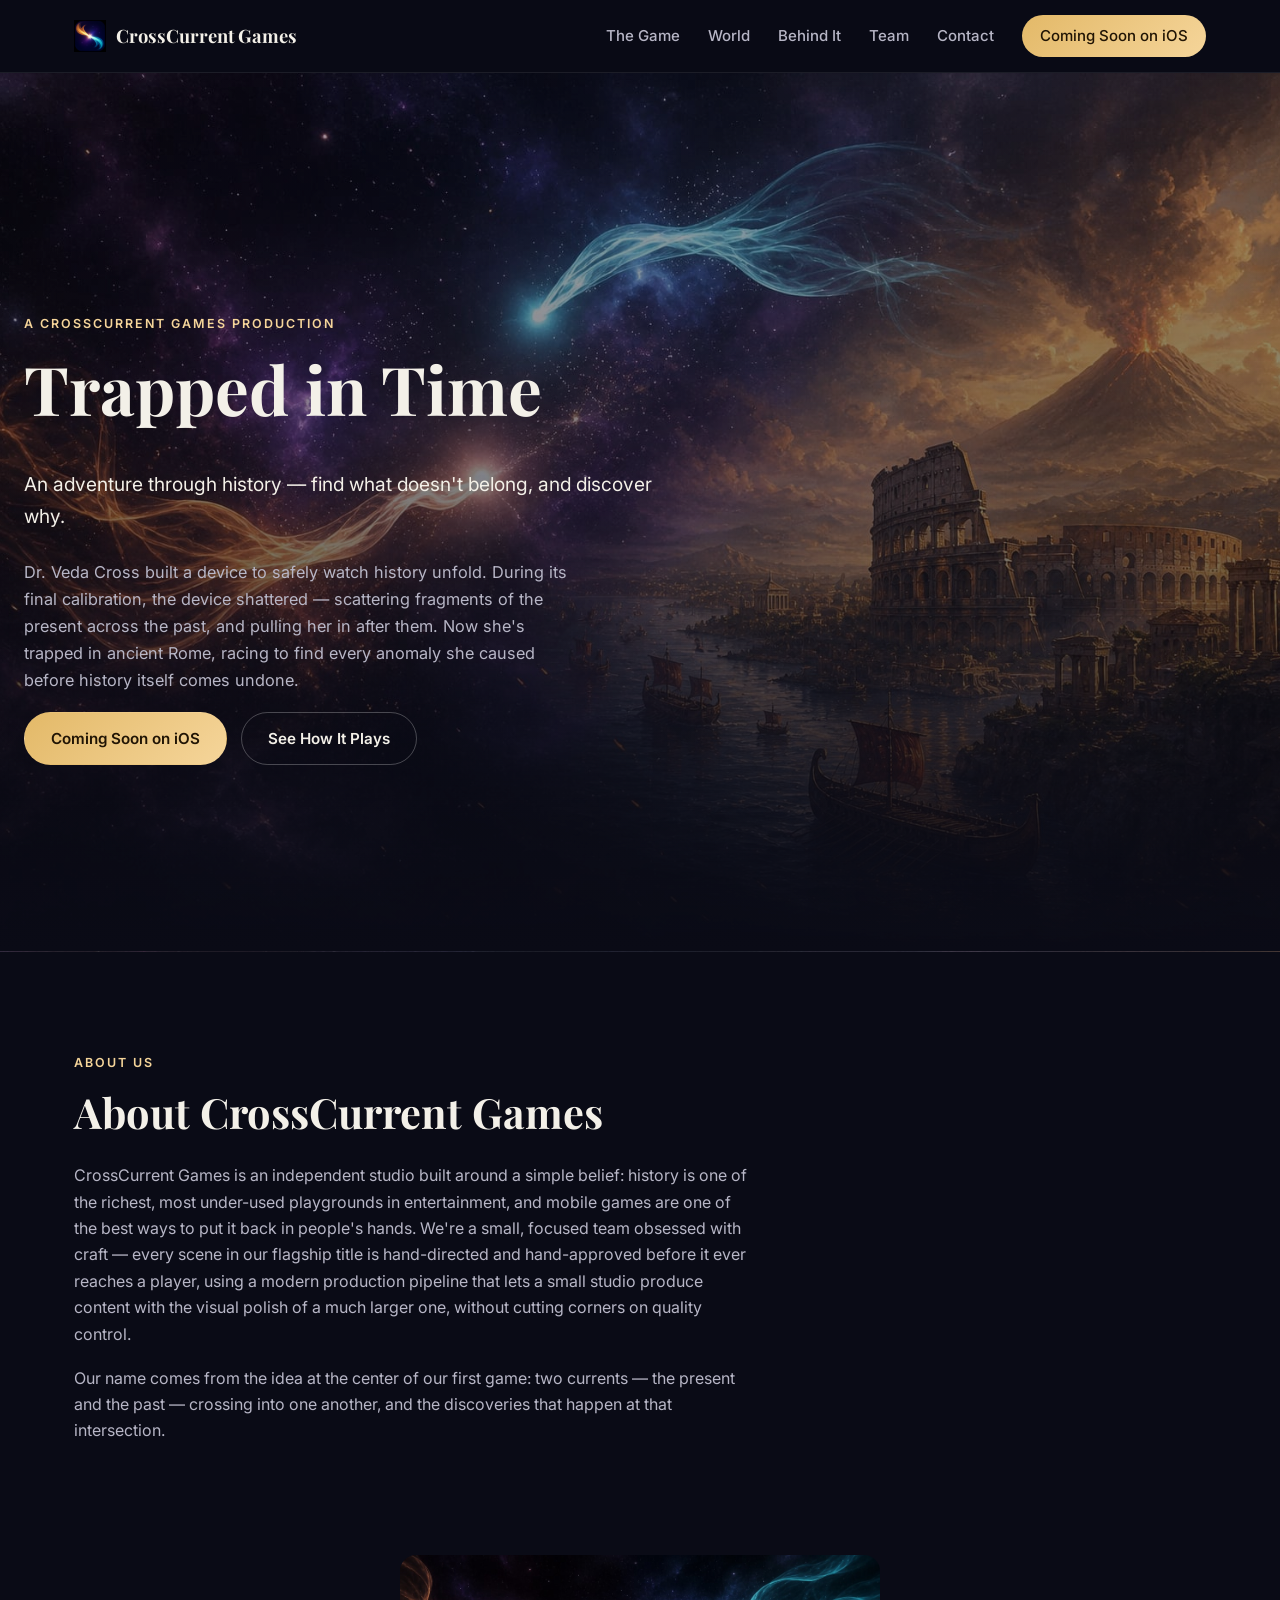
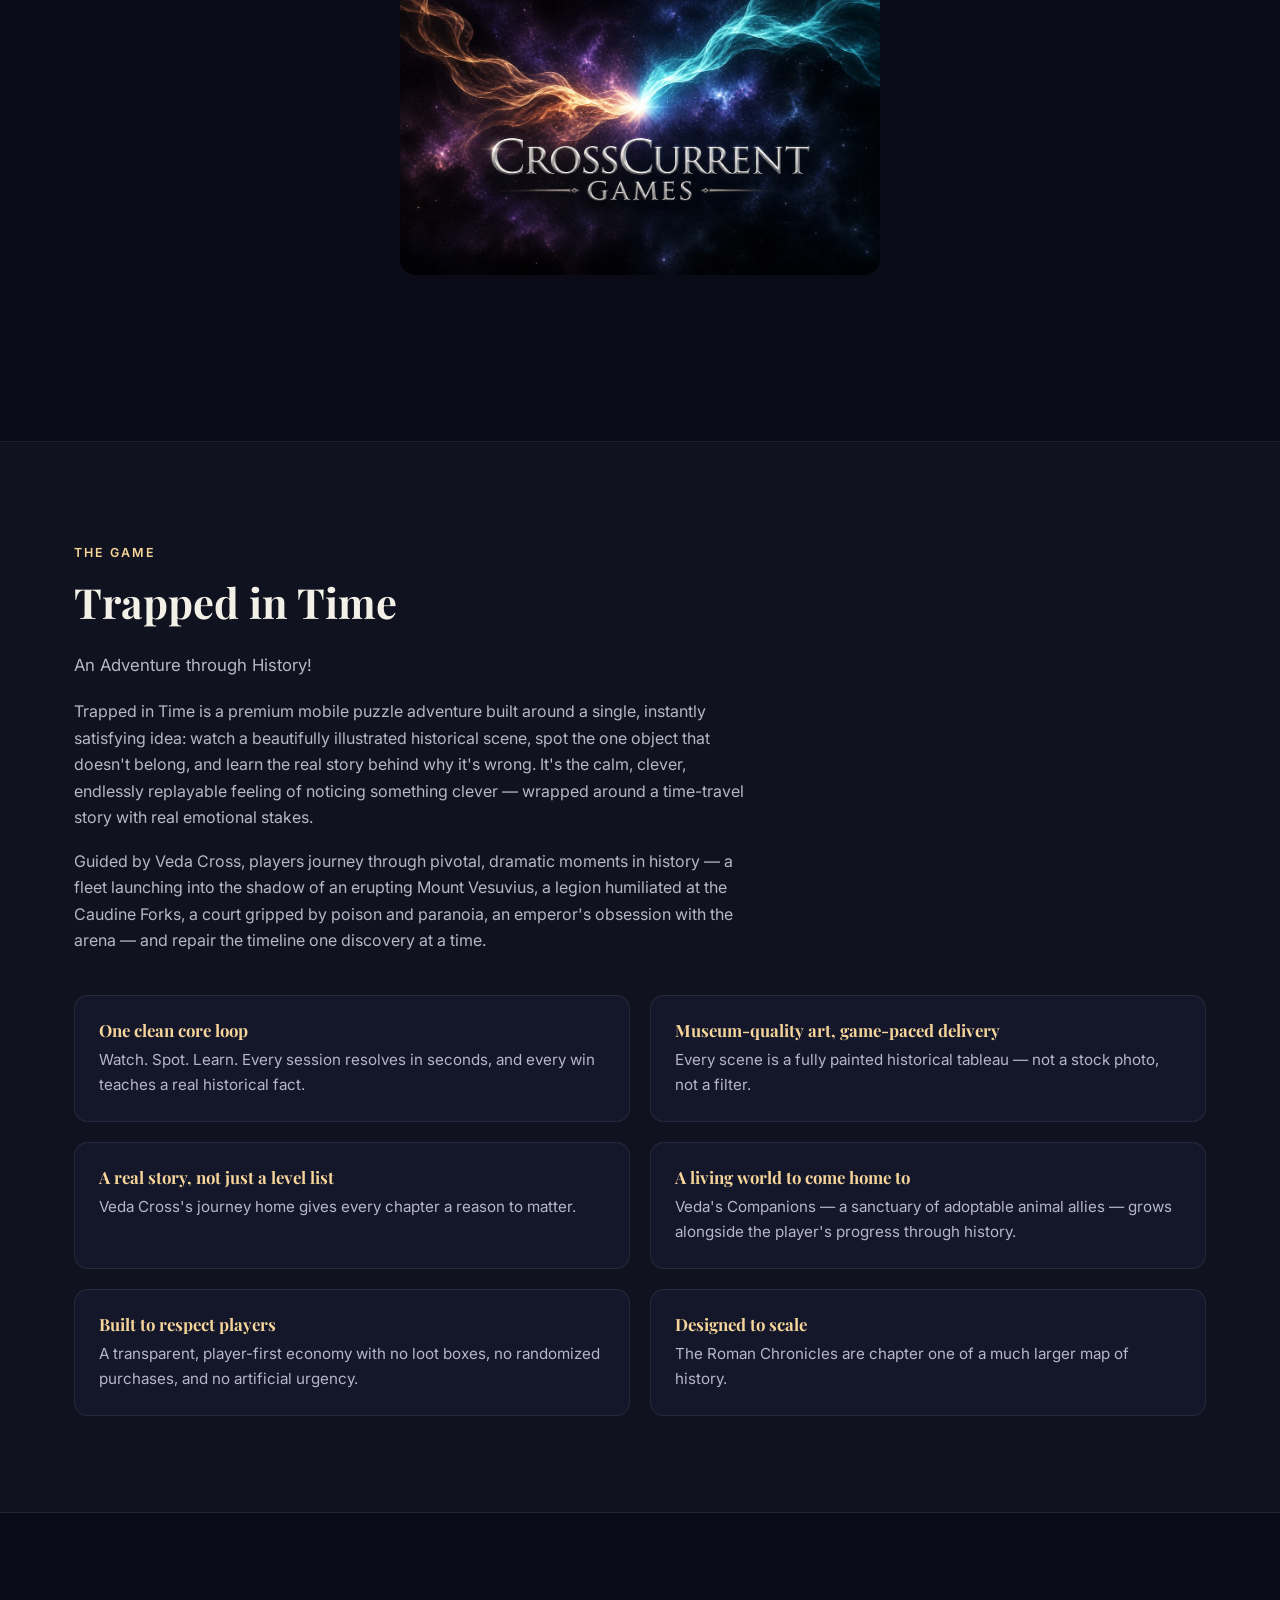
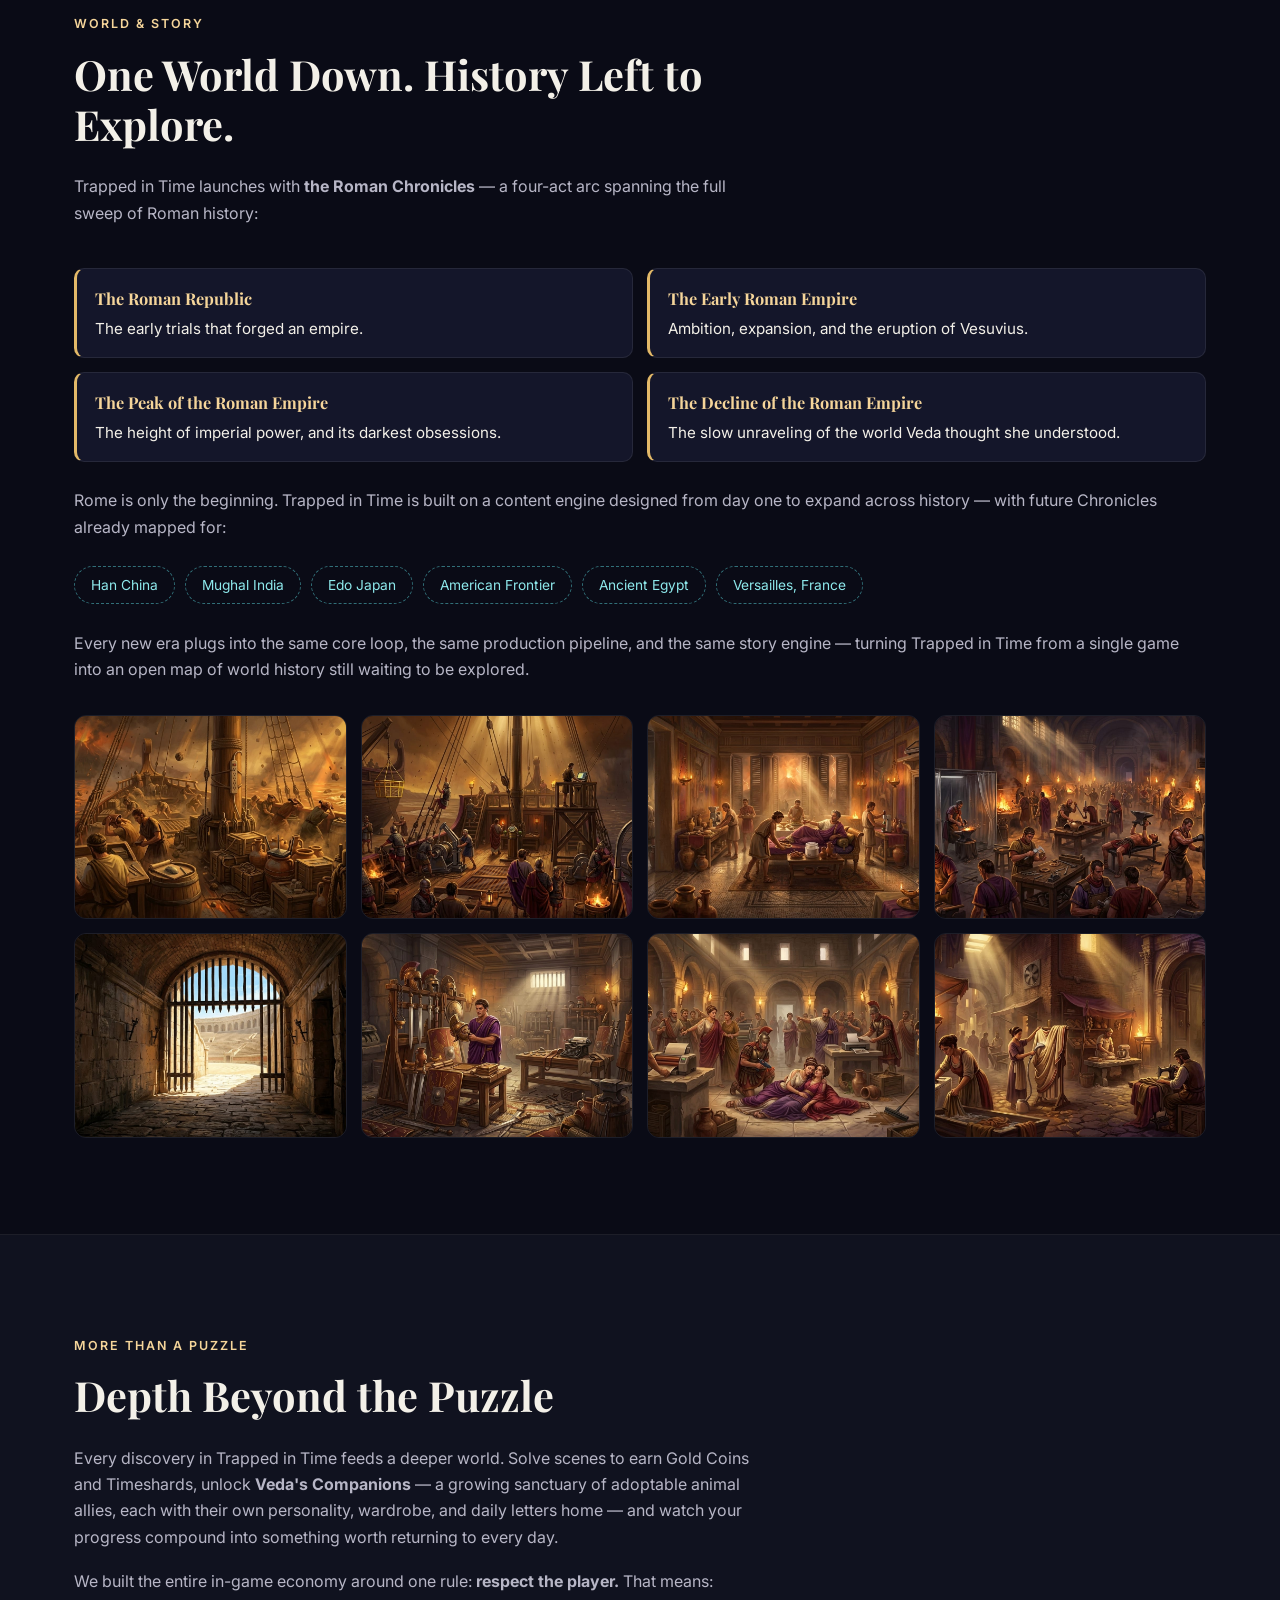
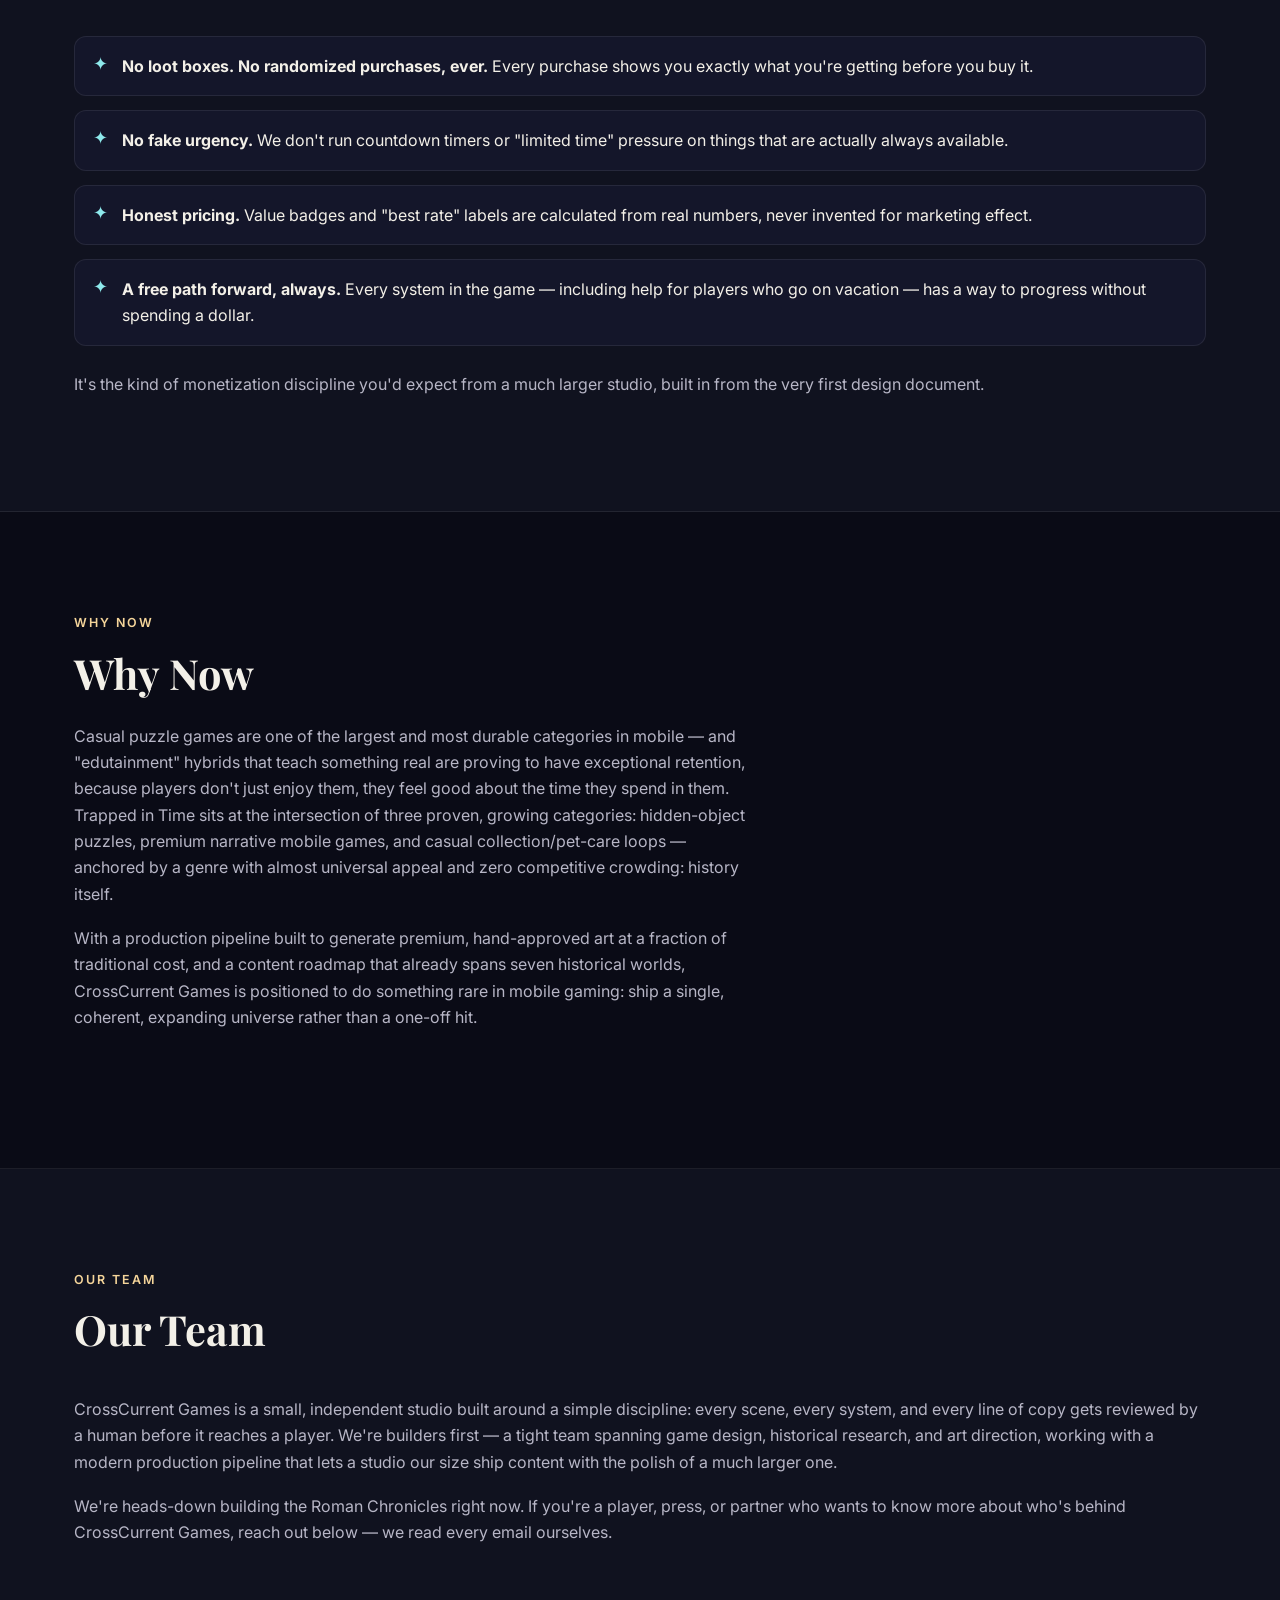
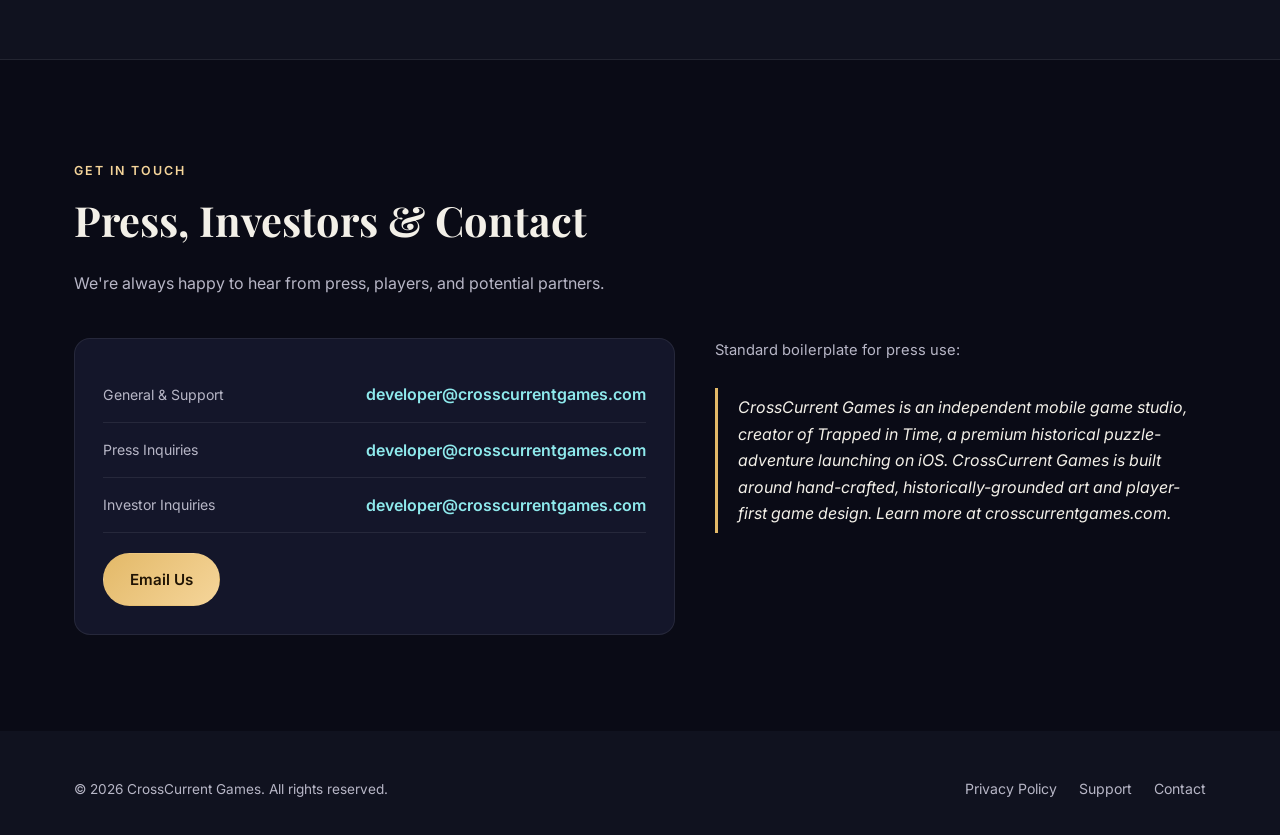
==== index.html @ 46eedd21 "Initial site: CrossCurrent Games homepage and privacy policy Co-authored-by: Cursor <cursoragent@cur" ====
<!doctype html>
<html lang="en">
<head>
  <meta charset="utf-8" />
  <meta name="viewport" content="width=device-width, initial-scale=1" />
  <title>CrossCurrent Games — Trapped in Time</title>
  <meta name="description" content="CrossCurrent Games is the studio behind Trapped in Time, a premium historical puzzle-adventure where you spot the object that doesn't belong and discover the true story behind it." />
  <link rel="canonical" href="https://crosscurrentgames.com/" />

  <!-- Favicon -->
  <link rel="icon" type="image/png" sizes="32x32" href="assets/images/favicon-32.png" />
  <link rel="icon" type="image/png" sizes="192x192" href="assets/images/favicon-192.png" />
  <link rel="apple-touch-icon" sizes="180x180" href="assets/images/apple-touch-icon.png" />

  <!-- Open Graph / social preview -->
  <meta property="og:type" content="website" />
  <meta property="og:site_name" content="CrossCurrent Games" />
  <meta property="og:title" content="CrossCurrent Games — Trapped in Time" />
  <meta property="og:description" content="An adventure through history — find what doesn't belong, and discover why." />
  <meta property="og:image" content="https://crosscurrentgames.com/assets/images/og-preview.jpg" />
  <meta property="og:url" content="https://crosscurrentgames.com/" />
  <meta name="twitter:card" content="summary_large_image" />
  <meta name="twitter:title" content="CrossCurrent Games — Trapped in Time" />
  <meta name="twitter:description" content="An adventure through history — find what doesn't belong, and discover why." />
  <meta name="twitter:image" content="https://crosscurrentgames.com/assets/images/og-preview.jpg" />
  <meta name="theme-color" content="#0a0b16" />

  <link rel="preconnect" href="https://fonts.googleapis.com" />
  <link rel="preconnect" href="https://fonts.gstatic.com" crossorigin />
  <link href="https://fonts.googleapis.com/css2?family=Inter:wght@400;500;600;700&family=Playfair+Display:wght@600;700&display=swap" rel="stylesheet" />

  <link rel="stylesheet" href="assets/styles.css" />
</head>
<body>

  <header class="site-header">
    <div class="wrap">
      <a href="#top" class="brand">
        <img src="assets/images/favicon-192.png" alt="CrossCurrent Games mark" width="32" height="32" />
        CrossCurrent Games
      </a>
      <nav class="main-nav" id="main-nav">
        <a href="#game">The Game</a>
        <a href="#world">World</a>
        <a href="#depth">Behind It</a>
        <a href="#team">Team</a>
        <a href="#contact">Contact</a>
        <a href="#contact" class="nav-cta">Coming Soon on iOS</a>
      </nav>
      <button class="nav-toggle" id="nav-toggle" aria-label="Toggle navigation" aria-expanded="false">☰</button>
    </div>
  </header>

  <main id="top">

    <!-- ===================== HERO ===================== -->
    <section class="hero">
      <div class="hero-inner">
        <span class="eyebrow">A CrossCurrent Games Production</span>
        <h1>Trapped in Time</h1>
        <p class="tagline">An adventure through history — find what doesn't belong, and discover why.</p>
        <p class="hero-lede">Dr. Veda Cross built a device to safely watch history unfold. During its final calibration, the device shattered — scattering fragments of the present across the past, and pulling her in after them. Now she's trapped in ancient Rome, racing to find every anomaly she caused before history itself comes undone.</p>
        <div class="btn-row">
          <a href="#contact" class="btn btn-primary">Coming Soon on iOS</a>
          <a href="#game" class="btn btn-secondary">See How It Plays</a>
        </div>
      </div>
    </section>

    <!-- ===================== ABOUT ===================== -->
    <section id="about">
      <div class="wrap">
        <div class="section-intro">
          <span class="eyebrow">About Us</span>
          <h2>About CrossCurrent Games</h2>
          <p>CrossCurrent Games is an independent studio built around a simple belief: history is one of the richest, most under-used playgrounds in entertainment, and mobile games are one of the best ways to put it back in people's hands. We're a small, focused team obsessed with craft — every scene in our flagship title is hand-directed and hand-approved before it ever reaches a player, using a modern production pipeline that lets a small studio produce content with the visual polish of a much larger one, without cutting corners on quality control.</p>
          <p>Our name comes from the idea at the center of our first game: two currents — the present and the past — crossing into one another, and the discoveries that happen at that intersection.</p>
        </div>
      </div>
      <div class="brand-divider">
        <img src="assets/images/logo.jpg" alt="CrossCurrent Games logo — gold and cyan currents converging" loading="lazy" />
      </div>
    </section>

    <!-- ===================== THE GAME ===================== -->
    <section id="game" class="alt-bg">
      <div class="wrap">
        <div class="section-intro">
          <span class="eyebrow">The Game</span>
          <h2>Trapped in Time</h2>
          <p class="tagline" style="color: var(--ink-muted); font-size:1.05rem;">An Adventure through History!</p>
          <p>Trapped in Time is a premium mobile puzzle adventure built around a single, instantly satisfying idea: watch a beautifully illustrated historical scene, spot the one object that doesn't belong, and learn the real story behind why it's wrong. It's the calm, clever, endlessly replayable feeling of noticing something clever — wrapped around a time-travel story with real emotional stakes.</p>
          <p>Guided by Veda Cross, players journey through pivotal, dramatic moments in history — a fleet launching into the shadow of an erupting Mount Vesuvius, a legion humiliated at the Caudine Forks, a court gripped by poison and paranoia, an emperor's obsession with the arena — and repair the timeline one discovery at a time.</p>
        </div>

        <div class="feature-grid">
          <div class="feature-card">
            <h3>One clean core loop</h3>
            <p>Watch. Spot. Learn. Every session resolves in seconds, and every win teaches a real historical fact.</p>
          </div>
          <div class="feature-card">
            <h3>Museum-quality art, game-paced delivery</h3>
            <p>Every scene is a fully painted historical tableau — not a stock photo, not a filter.</p>
          </div>
          <div class="feature-card">
            <h3>A real story, not just a level list</h3>
            <p>Veda Cross's journey home gives every chapter a reason to matter.</p>
          </div>
          <div class="feature-card">
            <h3>A living world to come home to</h3>
            <p>Veda's Companions — a sanctuary of adoptable animal allies — grows alongside the player's progress through history.</p>
          </div>
          <div class="feature-card">
            <h3>Built to respect players</h3>
            <p>A transparent, player-first economy with no loot boxes, no randomized purchases, and no artificial urgency.</p>
          </div>
          <div class="feature-card">
            <h3>Designed to scale</h3>
            <p>The Roman Chronicles are chapter one of a much larger map of history.</p>
          </div>
        </div>
      </div>
    </section>

    <!-- ===================== WORLD & STORY ===================== -->
    <section id="world">
      <div class="wrap">
        <div class="section-intro">
          <span class="eyebrow">World &amp; Story</span>
          <h2>One World Down. History Left to Explore.</h2>
          <p>Trapped in Time launches with <strong>the Roman Chronicles</strong> — a four-act arc spanning the full sweep of Roman history:</p>
        </div>

        <ul class="era-list">
          <li><strong>The Roman Republic</strong>The early trials that forged an empire.</li>
          <li><strong>The Early Roman Empire</strong>Ambition, expansion, and the eruption of Vesuvius.</li>
          <li><strong>The Peak of the Roman Empire</strong>The height of imperial power, and its darkest obsessions.</li>
          <li><strong>The Decline of the Roman Empire</strong>The slow unraveling of the world Veda thought she understood.</li>
        </ul>

        <p>Rome is only the beginning. Trapped in Time is built on a content engine designed from day one to expand across history — with future Chronicles already mapped for:</p>

        <div class="roadmap-strip">
          <span class="roadmap-chip">Han China</span>
          <span class="roadmap-chip">Mughal India</span>
          <span class="roadmap-chip">Edo Japan</span>
          <span class="roadmap-chip">American Frontier</span>
          <span class="roadmap-chip">Ancient Egypt</span>
          <span class="roadmap-chip">Versailles, France</span>
        </div>

        <p>Every new era plugs into the same core loop, the same production pipeline, and the same story engine — turning Trapped in Time from a single game into an open map of world history still waiting to be explored.</p>

        <div class="gallery-grid">
          <figure><img src="assets/images/gallery-01.jpg" alt="Roman ship crew bracing as Mount Vesuvius erupts in the distance" loading="lazy" /></figure>
          <figure><img src="assets/images/gallery-02.jpg" alt="A Roman fleet launching from a torch-lit dockyard" loading="lazy" /></figure>
          <figure><img src="assets/images/gallery-03.jpg" alt="A Roman villa dinner scene at Stabiae under lightning skies" loading="lazy" /></figure>
          <figure><img src="assets/images/gallery-04.jpg" alt="Soldiers at a forge preparing for the Caudine Forks" loading="lazy" /></figure>
          <figure><img src="assets/images/gallery-05.jpg" alt="A sunlit gate leading into the Colosseum" loading="lazy" /></figure>
          <figure><img src="assets/images/gallery-06.jpg" alt="Emperor Commodus in his private gladiatorial armory" loading="lazy" /></figure>
          <figure><img src="assets/images/gallery-07.jpg" alt="A dramatic poison trial scene in a Roman hall" loading="lazy" /></figure>
          <figure><img src="assets/images/gallery-08.jpg" alt="A bustling Roman street market" loading="lazy" /></figure>
        </div>
      </div>
    </section>

    <!-- ===================== DEPTH BEYOND THE PUZZLE ===================== -->
    <section id="depth" class="alt-bg">
      <div class="wrap">
        <div class="section-intro">
          <span class="eyebrow">More Than a Puzzle</span>
          <h2>Depth Beyond the Puzzle</h2>
          <p>Every discovery in Trapped in Time feeds a deeper world. Solve scenes to earn Gold Coins and Timeshards, unlock <strong>Veda's Companions</strong> — a growing sanctuary of adoptable animal allies, each with their own personality, wardrobe, and daily letters home — and watch your progress compound into something worth returning to every day.</p>
          <p>We built the entire in-game economy around one rule: <strong>respect the player.</strong> That means:</p>
        </div>

        <ul class="principle-list">
          <li><span class="mark">✦</span><span><strong>No loot boxes. No randomized purchases, ever.</strong> Every purchase shows you exactly what you're getting before you buy it.</span></li>
          <li><span class="mark">✦</span><span><strong>No fake urgency.</strong> We don't run countdown timers or "limited time" pressure on things that are actually always available.</span></li>
          <li><span class="mark">✦</span><span><strong>Honest pricing.</strong> Value badges and "best rate" labels are calculated from real numbers, never invented for marketing effect.</span></li>
          <li><span class="mark">✦</span><span><strong>A free path forward, always.</strong> Every system in the game — including help for players who go on vacation — has a way to progress without spending a dollar.</span></li>
        </ul>

        <p>It's the kind of monetization discipline you'd expect from a much larger studio, built in from the very first design document.</p>
      </div>
    </section>

    <!-- ===================== WHY NOW ===================== -->
    <section id="why-now">
      <div class="wrap">
        <div class="section-intro">
          <span class="eyebrow">Why Now</span>
          <h2>Why Now</h2>
          <p>Casual puzzle games are one of the largest and most durable categories in mobile — and "edutainment" hybrids that teach something real are proving to have exceptional retention, because players don't just enjoy them, they feel good about the time they spend in them. Trapped in Time sits at the intersection of three proven, growing categories: hidden-object puzzles, premium narrative mobile games, and casual collection/pet-care loops — anchored by a genre with almost universal appeal and zero competitive crowding: history itself.</p>
          <p>With a production pipeline built to generate premium, hand-approved art at a fraction of traditional cost, and a content roadmap that already spans seven historical worlds, CrossCurrent Games is positioned to do something rare in mobile gaming: ship a single, coherent, expanding universe rather than a one-off hit.</p>
        </div>
      </div>
    </section>

    <!-- ===================== TEAM ===================== -->
    <section id="team" class="alt-bg">
      <div class="wrap">
        <div class="section-intro">
          <span class="eyebrow">Our Team</span>
          <h2>Our Team</h2>
        </div>
        <div class="team-block">
          <div>
            <p>CrossCurrent Games is a small, independent studio built around a simple discipline: every scene, every system, and every line of copy gets reviewed by a human before it reaches a player. We're builders first — a tight team spanning game design, historical research, and art direction, working with a modern production pipeline that lets a studio our size ship content with the polish of a much larger one.</p>
            <p>We're heads-down building the Roman Chronicles right now. If you're a player, press, or partner who wants to know more about who's behind CrossCurrent Games, reach out below — we read every email ourselves.</p>
          </div>
        </div>
      </div>
    </section>

    <!-- ===================== CONTACT ===================== -->
    <section id="contact">
      <div class="wrap">
        <div class="section-intro">
          <span class="eyebrow">Get in Touch</span>
          <h2>Press, Investors &amp; Contact</h2>
          <p>We're always happy to hear from press, players, and potential partners.</p>
        </div>

        <div class="contact-grid">
          <div class="contact-card">
            <div class="contact-row">
              <span class="label">General &amp; Support</span>
              <span class="value"><a href="mailto:developer@crosscurrentgames.com">developer@crosscurrentgames.com</a></span>
            </div>
            <div class="contact-row">
              <span class="label">Press Inquiries</span>
              <span class="value"><a href="mailto:developer@crosscurrentgames.com">developer@crosscurrentgames.com</a></span>
            </div>
            <div class="contact-row">
              <span class="label">Investor Inquiries</span>
              <span class="value"><a href="mailto:developer@crosscurrentgames.com">developer@crosscurrentgames.com</a></span>
            </div>
            <div style="margin-top: 20px;">
              <a class="btn btn-primary" href="mailto:developer@crosscurrentgames.com">Email Us</a>
            </div>
          </div>

          <div>
            <p style="font-size:0.92rem;">Standard boilerplate for press use:</p>
            <blockquote>
              CrossCurrent Games is an independent mobile game studio, creator of <em>Trapped in Time</em>, a premium historical puzzle-adventure launching on iOS. CrossCurrent Games is built around hand-crafted, historically-grounded art and player-first game design. Learn more at crosscurrentgames.com.
            </blockquote>
          </div>
        </div>
      </div>
    </section>

  </main>

  <footer class="site-footer">
    <div class="wrap footer-row">
      <p class="copyright">© <span id="year">2026</span> CrossCurrent Games. All rights reserved.</p>
      <div class="footer-links">
        <a href="privacy.html">Privacy Policy</a>
        <a href="#contact">Support</a>
        <a href="#contact">Contact</a>
      </div>
    </div>
  </footer>

  <script>
    document.getElementById("year").textContent = new Date().getFullYear();
    var toggle = document.getElementById("nav-toggle");
    var nav = document.getElementById("main-nav");
    toggle.addEventListener("click", function () {
      var isOpen = nav.classList.toggle("open");
      toggle.setAttribute("aria-expanded", isOpen ? "true" : "false");
    });
    nav.querySelectorAll("a").forEach(function (link) {
      link.addEventListener("click", function () {
        nav.classList.remove("open");
        toggle.setAttribute("aria-expanded", "false");
      });
    });
  </script>
</body>
</html>
---- assets/styles.css ----
/* CrossCurrent Games — site styles
   Palette: deep navy/purple void, warm gold + cool cyan accents, serif display type. */

:root {
  --void: #0a0b16;
  --void-2: #10121f;
  --panel: #14162a;
  --panel-border: rgba(255, 255, 255, 0.08);
  --ink: #f3f0e8;
  --ink-muted: #b7b6c6;
  --gold: #e3b968;
  --gold-bright: #f5d59a;
  --cyan: #58d3d9;
  --cyan-bright: #8ee9ec;
  --max-width: 1180px;

  --serif: "Playfair Display", Georgia, "Times New Roman", serif;
  --sans: "Inter", -apple-system, BlinkMacSystemFont, "Segoe UI", Roboto, sans-serif;
}

* {
  box-sizing: border-box;
}

html {
  scroll-behavior: smooth;
}

body {
  margin: 0;
  background: var(--void);
  color: var(--ink);
  font-family: var(--sans);
  line-height: 1.65;
  -webkit-font-smoothing: antialiased;
}

img {
  max-width: 100%;
  display: block;
}

a {
  color: var(--cyan-bright);
  text-decoration: none;
}

a:hover {
  text-decoration: underline;
}

h1, h2, h3 {
  font-family: var(--serif);
  font-weight: 700;
  line-height: 1.2;
  margin: 0 0 0.6em;
  color: var(--ink);
}

h1 { font-size: clamp(2.4rem, 6vw, 4.2rem); }
h2 { font-size: clamp(1.8rem, 4vw, 2.6rem); }
h3 { font-size: clamp(1.2rem, 2.4vw, 1.5rem); }

p {
  margin: 0 0 1.1em;
  color: var(--ink-muted);
}

.wrap {
  max-width: var(--max-width);
  margin: 0 auto;
  padding: 0 24px;
}

.eyebrow {
  display: inline-block;
  font-size: 0.78rem;
  letter-spacing: 0.16em;
  text-transform: uppercase;
  color: var(--gold-bright);
  margin-bottom: 1.1em;
  font-weight: 600;
}

/* ---------- Header / nav ---------- */

.site-header {
  position: sticky;
  top: 0;
  z-index: 50;
  background: rgba(10, 11, 22, 0.86);
  backdrop-filter: blur(10px);
  border-bottom: 1px solid var(--panel-border);
}

.site-header .wrap {
  display: flex;
  align-items: center;
  justify-content: space-between;
  height: 72px;
}

.brand {
  display: flex;
  align-items: center;
  gap: 10px;
  font-family: var(--serif);
  font-weight: 700;
  font-size: 1.15rem;
  color: var(--ink);
}

.brand img {
  width: 32px;
  height: 32px;
}

.brand:hover {
  text-decoration: none;
  opacity: 0.9;
}

.main-nav {
  display: flex;
  gap: 28px;
  align-items: center;
}

.main-nav a {
  color: var(--ink-muted);
  font-size: 0.94rem;
  font-weight: 500;
}

.main-nav a:hover {
  color: var(--gold-bright);
  text-decoration: none;
}

.nav-cta {
  background: linear-gradient(135deg, var(--gold) 0%, var(--gold-bright) 100%);
  color: #201404 !important;
  padding: 9px 18px;
  border-radius: 999px;
  font-weight: 600;
  font-size: 0.88rem;
}

.nav-toggle {
  display: none;
  background: none;
  border: 1px solid var(--panel-border);
  border-radius: 8px;
  color: var(--ink);
  padding: 8px 10px;
  font-size: 1.1rem;
}

/* ---------- Buttons ---------- */

.btn {
  display: inline-flex;
  align-items: center;
  gap: 8px;
  padding: 13px 26px;
  border-radius: 999px;
  font-weight: 600;
  font-size: 0.95rem;
  border: 1px solid transparent;
  cursor: pointer;
}

.btn-primary {
  background: linear-gradient(135deg, var(--gold) 0%, var(--gold-bright) 100%);
  color: #201404;
}

.btn-primary:hover {
  text-decoration: none;
  filter: brightness(1.08);
}

.btn-secondary {
  background: transparent;
  border-color: rgba(255, 255, 255, 0.25);
  color: var(--ink);
}

.btn-secondary:hover {
  text-decoration: none;
  border-color: var(--cyan-bright);
  color: var(--cyan-bright);
}

.btn-row {
  display: flex;
  gap: 14px;
  flex-wrap: wrap;
}

/* ---------- Hero ---------- */

.hero {
  position: relative;
  min-height: 92vh;
  display: flex;
  align-items: center;
  background-image: linear-gradient(180deg, rgba(10, 11, 22, 0.35) 0%, rgba(10, 11, 22, 0.55) 55%, var(--void) 100%), url("images/hero.jpg");
  background-size: cover;
  background-position: center;
}

.hero-inner {
  max-width: 720px;
  padding: 140px 24px 90px;
}

.hero .tagline {
  font-size: 1.2rem;
  color: var(--ink);
  margin-bottom: 1.4em;
}

.hero-lede {
  font-size: 1.02rem;
  color: var(--ink-muted);
  max-width: 560px;
}

/* ---------- Sections ---------- */

section {
  padding: 96px 0;
  border-bottom: 1px solid var(--panel-border);
}

section:last-of-type {
  border-bottom: none;
}

.section-intro {
  max-width: 680px;
  margin-bottom: 2.6em;
}

.alt-bg {
  background: var(--void-2);
}

/* feature grid */

.feature-grid {
  display: grid;
  grid-template-columns: repeat(2, 1fr);
  gap: 20px;
  margin-top: 2em;
}

.feature-card {
  background: var(--panel);
  border: 1px solid var(--panel-border);
  border-radius: 14px;
  padding: 24px;
}

.feature-card h3 {
  color: var(--gold-bright);
  margin-bottom: 0.4em;
  font-size: 1.05rem;
}

.feature-card p {
  margin-bottom: 0;
  font-size: 0.95rem;
}

/* era list */

.era-list {
  list-style: none;
  margin: 0 0 1.6em;
  padding: 0;
  display: grid;
  grid-template-columns: repeat(2, 1fr);
  gap: 14px;
}

.era-list li {
  background: var(--panel);
  border: 1px solid var(--panel-border);
  border-left: 3px solid var(--gold);
  border-radius: 10px;
  padding: 16px 18px;
  color: var(--ink);
  font-size: 0.95rem;
}

.era-list strong {
  display: block;
  font-family: var(--serif);
  color: var(--gold-bright);
  margin-bottom: 4px;
  font-size: 1.02rem;
}

.roadmap-strip {
  display: flex;
  gap: 10px;
  flex-wrap: wrap;
  margin: 1.6em 0;
}

.roadmap-chip {
  border: 1px dashed rgba(88, 211, 217, 0.5);
  color: var(--cyan-bright);
  border-radius: 999px;
  padding: 7px 16px;
  font-size: 0.86rem;
}

/* principle list */

.principle-list {
  list-style: none;
  margin: 1.6em 0;
  padding: 0;
  display: grid;
  gap: 14px;
}

.principle-list li {
  display: flex;
  gap: 14px;
  align-items: flex-start;
  background: var(--panel);
  border: 1px solid var(--panel-border);
  border-radius: 12px;
  padding: 16px 18px;
}

.principle-list .mark {
  color: var(--cyan-bright);
  font-size: 1.1rem;
  line-height: 1;
  margin-top: 2px;
}

.principle-list strong {
  color: var(--ink);
}

/* gallery */

.gallery-grid {
  display: grid;
  grid-template-columns: repeat(4, 1fr);
  gap: 14px;
  margin-top: 2em;
}

.gallery-grid figure {
  margin: 0;
  overflow: hidden;
  border-radius: 12px;
  border: 1px solid var(--panel-border);
  aspect-ratio: 4 / 3;
}

.gallery-grid img {
  width: 100%;
  height: 100%;
  object-fit: cover;
  transition: transform 0.4s ease;
}

.gallery-grid figure:hover img {
  transform: scale(1.05);
}

/* logo divider */

.brand-divider {
  text-align: center;
  padding: 70px 0;
}

.brand-divider img {
  max-width: 480px;
  margin: 0 auto;
  border-radius: 16px;
}

/* team */

.team-block {
  display: flex;
  gap: 28px;
  align-items: center;
  flex-wrap: wrap;
}

/* contact */

.contact-grid {
  display: grid;
  grid-template-columns: 1.1fr 0.9fr;
  gap: 40px;
}

.contact-card {
  background: var(--panel);
  border: 1px solid var(--panel-border);
  border-radius: 16px;
  padding: 28px;
}

.contact-row {
  display: flex;
  justify-content: space-between;
  align-items: center;
  padding: 14px 0;
  border-bottom: 1px solid var(--panel-border);
  gap: 12px;
}

.contact-row:last-child {
  border-bottom: none;
}

.contact-row .label {
  color: var(--ink-muted);
  font-size: 0.88rem;
}

.contact-row .value {
  font-weight: 600;
  text-align: right;
}

blockquote {
  border-left: 3px solid var(--gold);
  margin: 1.6em 0;
  padding: 0.4em 0 0.4em 20px;
  color: var(--ink);
  font-style: italic;
}

/* ---------- Footer ---------- */

.site-footer {
  background: var(--void-2);
  padding: 46px 0 34px;
}

.footer-row {
  display: flex;
  justify-content: space-between;
  align-items: center;
  flex-wrap: wrap;
  gap: 16px;
}

.footer-links {
  display: flex;
  gap: 22px;
}

.footer-links a {
  color: var(--ink-muted);
  font-size: 0.88rem;
}

.copyright {
  color: var(--ink-muted);
  font-size: 0.85rem;
  margin: 0;
}

/* ---------- Privacy page ---------- */

.legal-page {
  max-width: 760px;
  margin: 0 auto;
  padding: 120px 24px 90px;
}

.legal-page h2 {
  margin-top: 1.6em;
}

.legal-page .updated {
  color: var(--ink-muted);
  font-size: 0.85rem;
  margin-bottom: 2.4em;
}

.back-link {
  display: inline-block;
  margin-bottom: 2em;
  color: var(--cyan-bright);
  font-size: 0.92rem;
}

/* ---------- Responsive ---------- */

@media (max-width: 860px) {
  .feature-grid,
  .era-list {
    grid-template-columns: 1fr;
  }

  .gallery-grid {
    grid-template-columns: repeat(2, 1fr);
  }

  .contact-grid {
    grid-template-columns: 1fr;
  }
}

@media (max-width: 680px) {
  .main-nav {
    position: fixed;
    top: 72px;
    left: 0;
    right: 0;
    background: var(--void);
    border-bottom: 1px solid var(--panel-border);
    flex-direction: column;
    align-items: flex-start;
    gap: 0;
    padding: 8px 24px 18px;
    display: none;
  }

  .main-nav.open {
    display: flex;
  }

  .main-nav a {
    width: 100%;
    padding: 12px 0;
    border-bottom: 1px solid var(--panel-border);
  }

  .nav-cta {
    margin-top: 10px;
  }

  .nav-toggle {
    display: inline-flex;
  }

  .hero-inner {
    padding: 120px 20px 60px;
  }

  .gallery-grid {
    grid-template-columns: 1fr 1fr;
  }

  .footer-row {
    flex-direction: column;
    align-items: flex-start;
  }
}
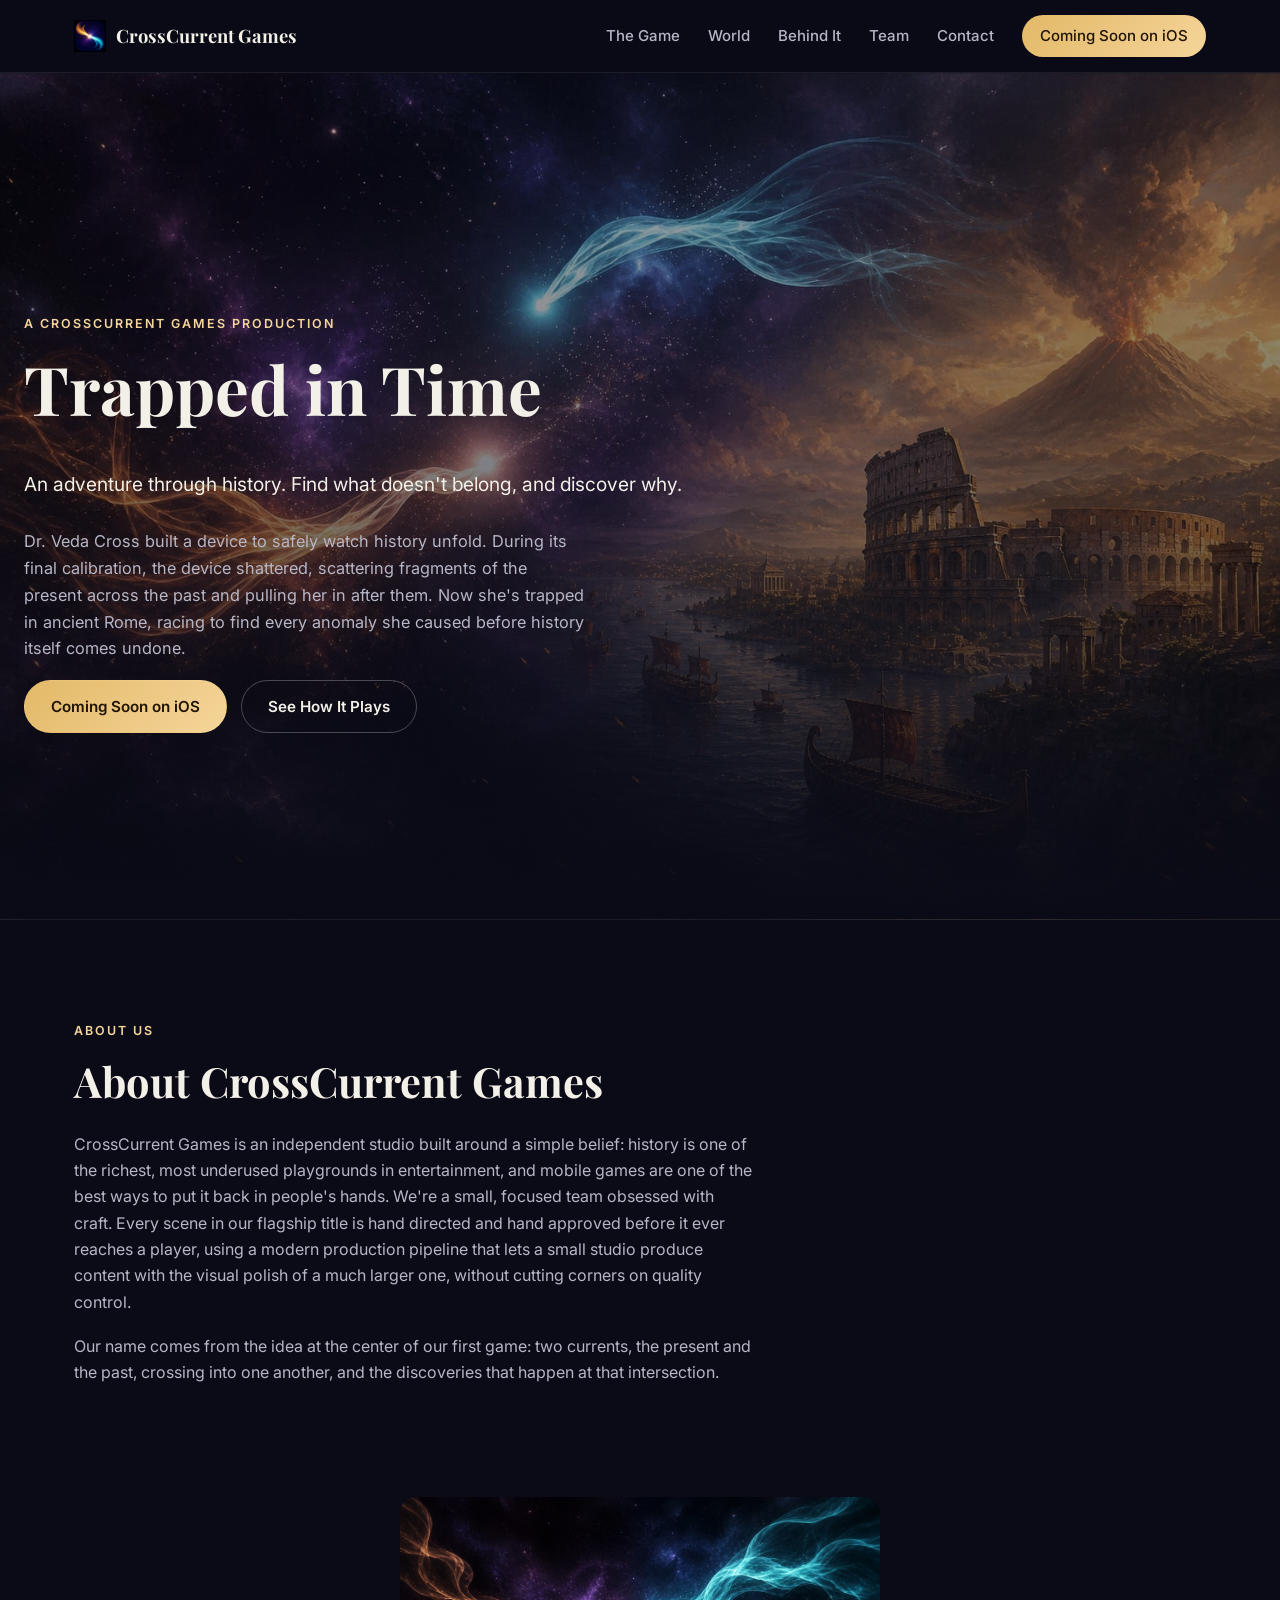
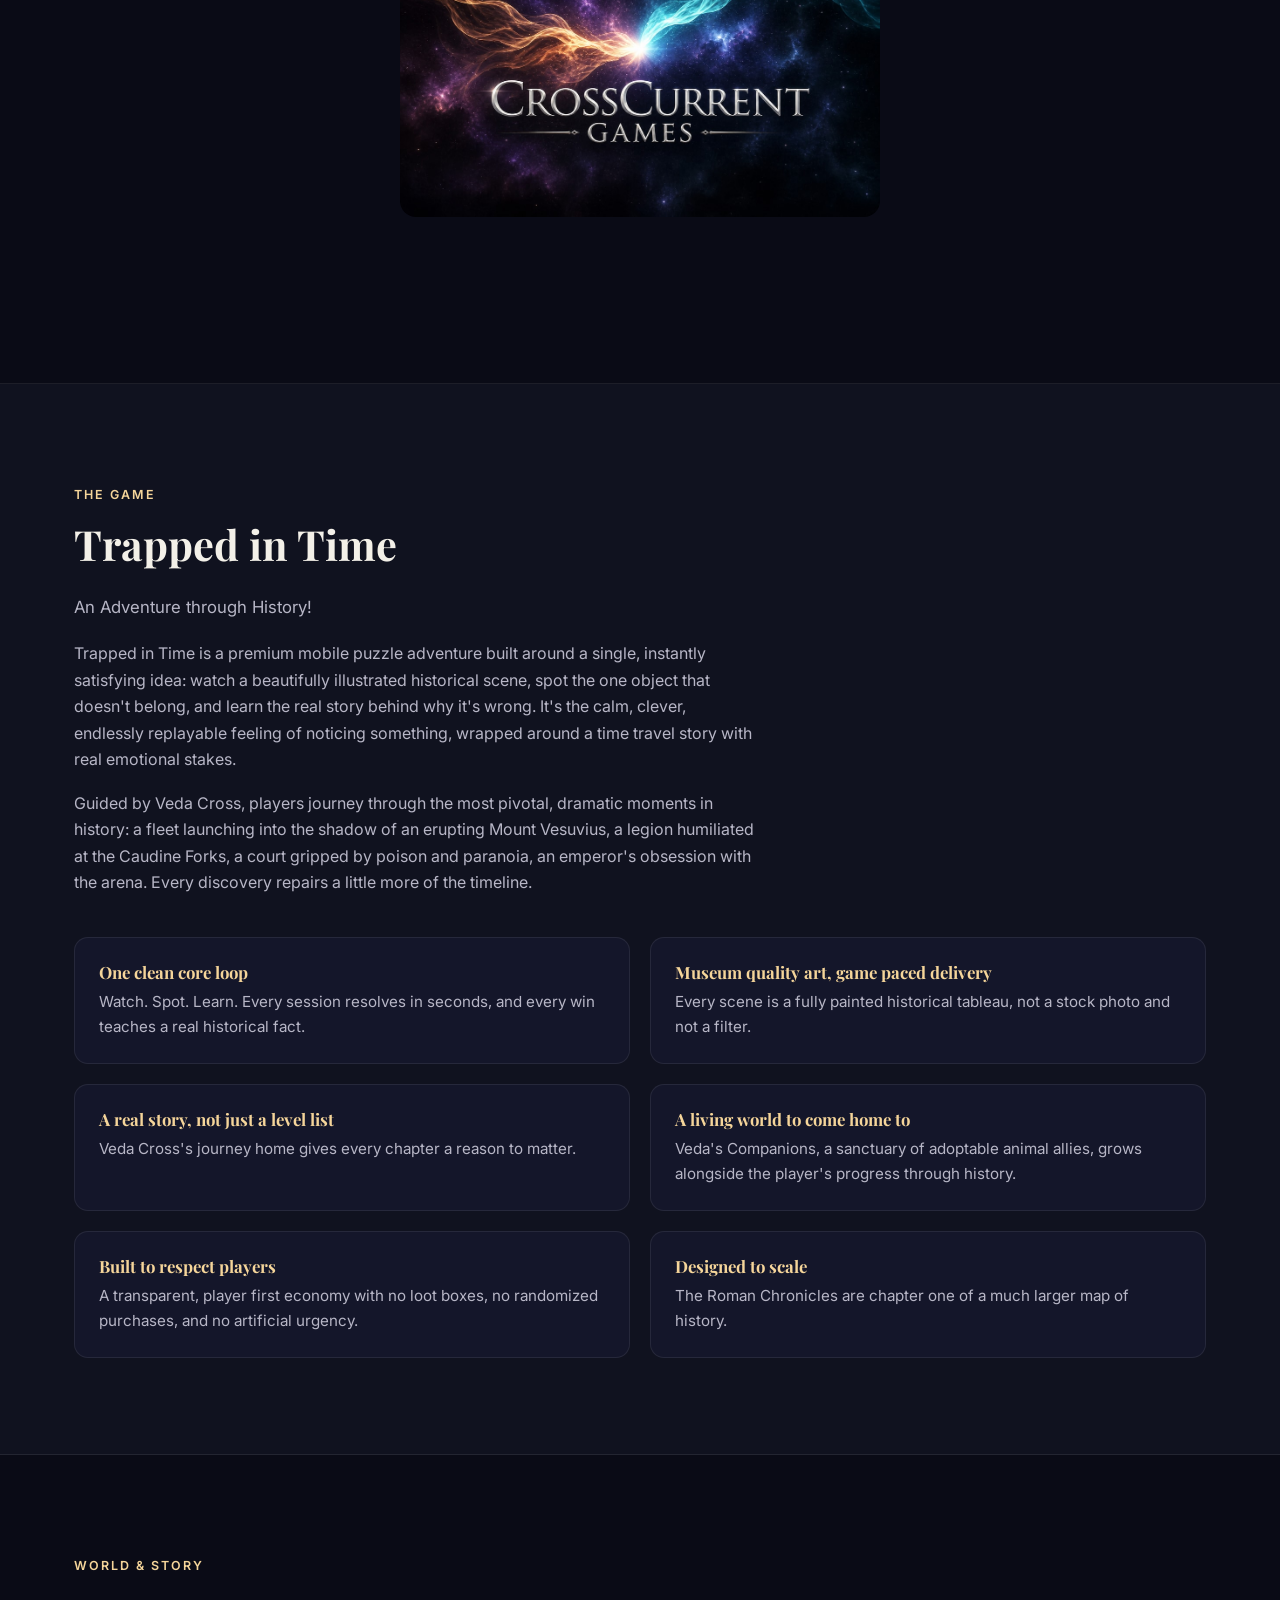
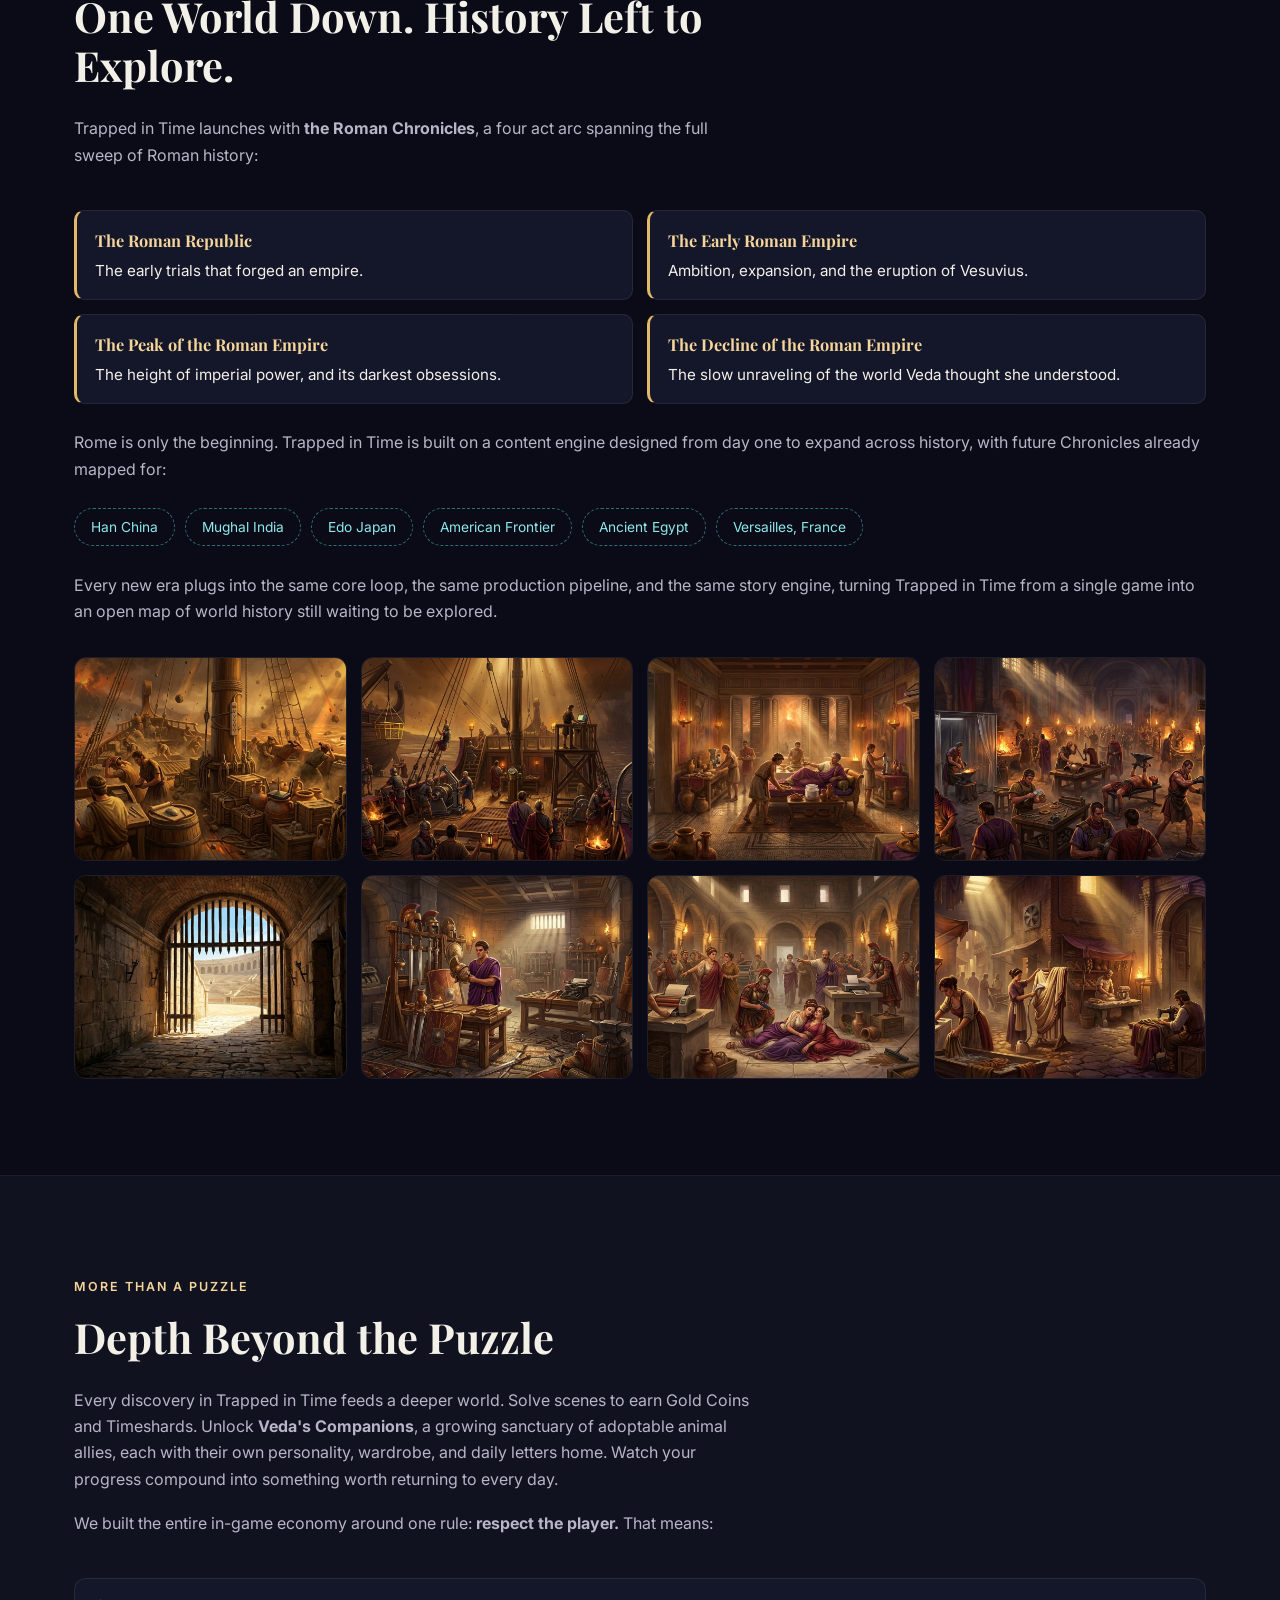
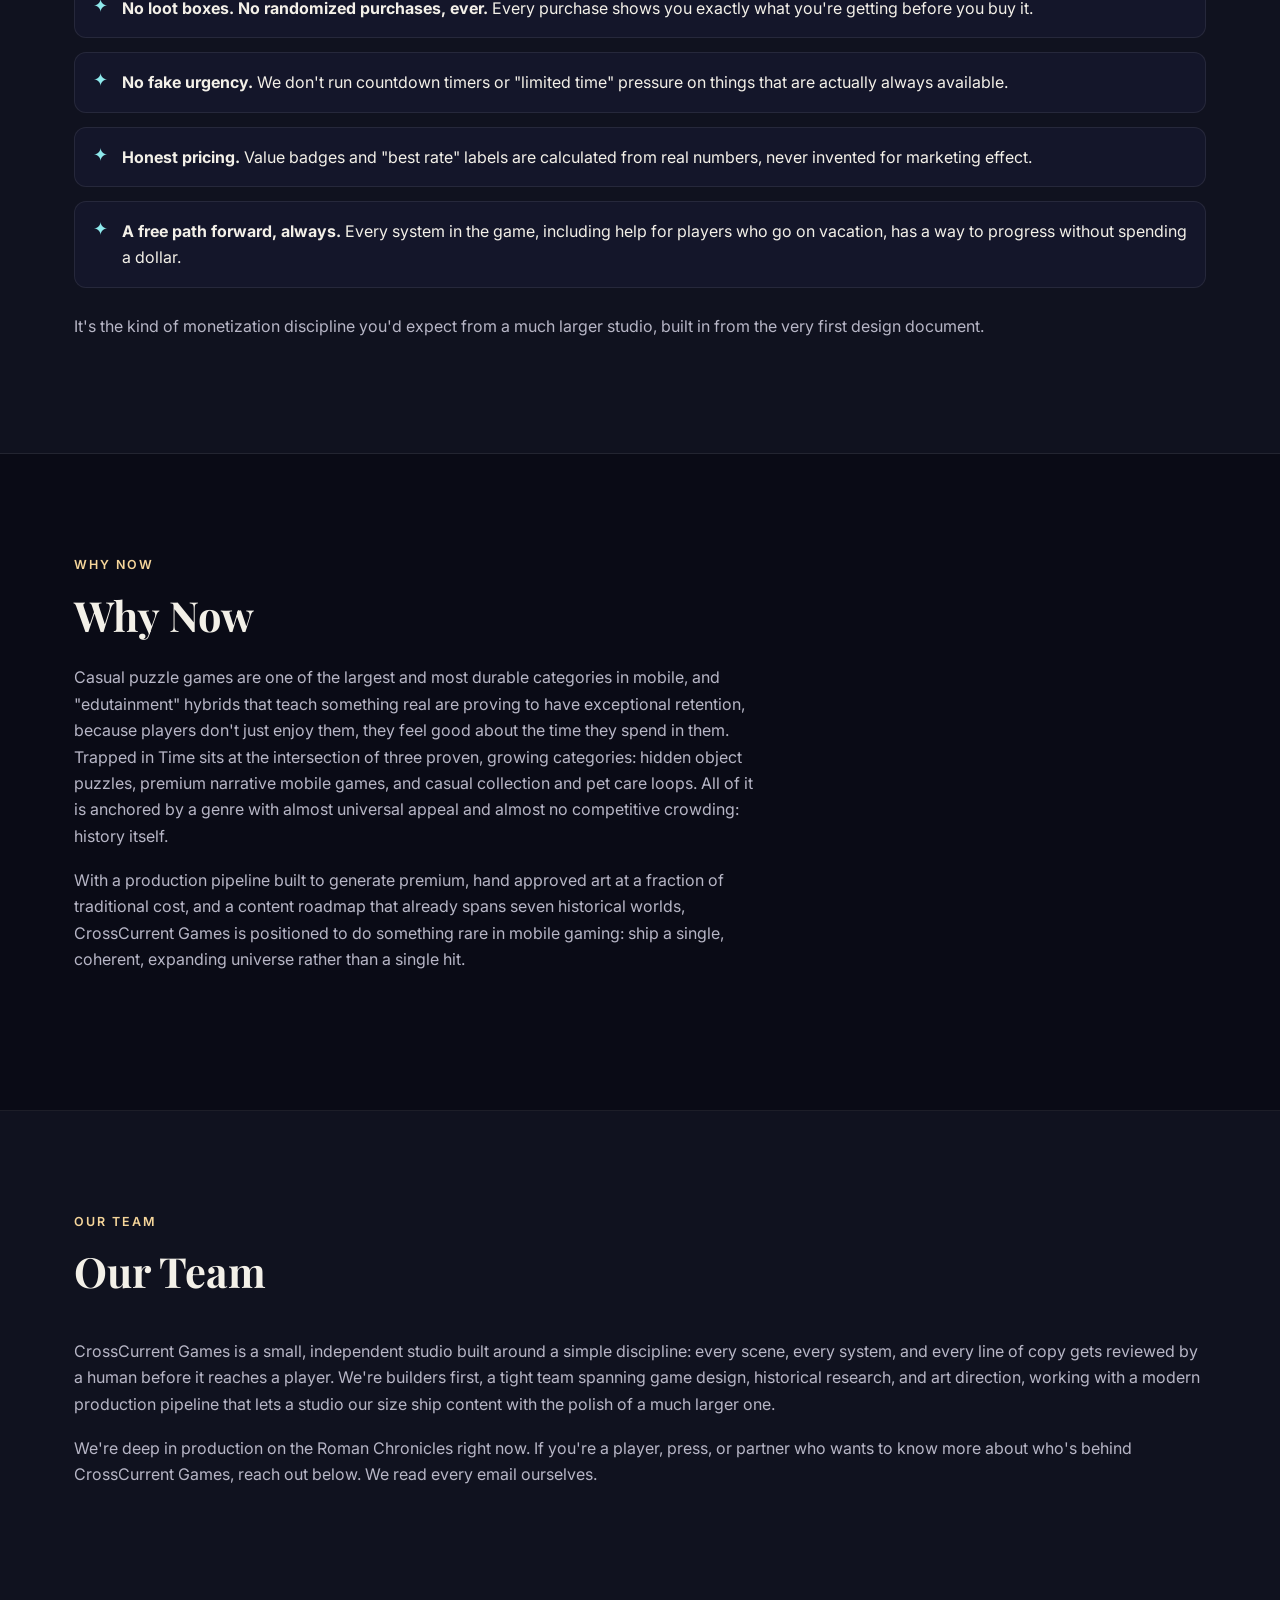
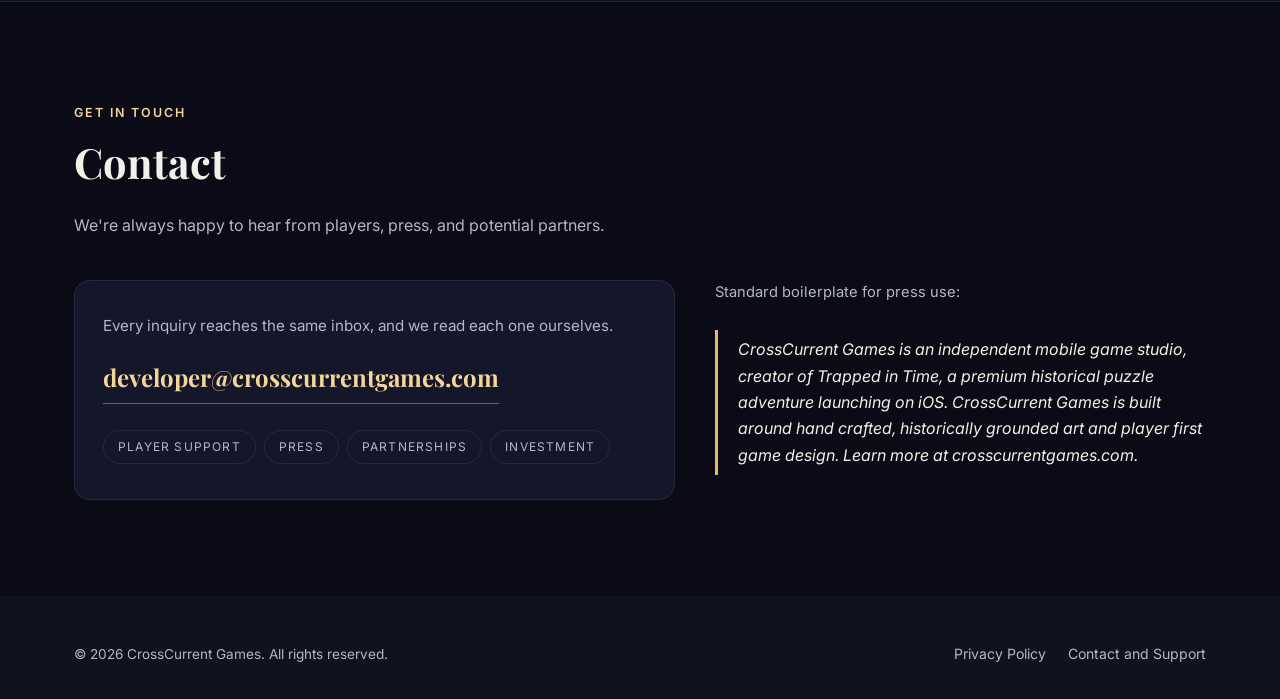
==== commit f52e4c43: "Remove em dashes from site copy and condense contact section to a single address Co-authored-by: Cur" ====
--- a/index.html
+++ b/index.html
@@ -3,8 +3,8 @@
 <head>
   <meta charset="utf-8" />
   <meta name="viewport" content="width=device-width, initial-scale=1" />
-  <title>CrossCurrent Games — Trapped in Time</title>
-  <meta name="description" content="CrossCurrent Games is the studio behind Trapped in Time, a premium historical puzzle-adventure where you spot the object that doesn't belong and discover the true story behind it." />
+  <title>CrossCurrent Games | Trapped in Time</title>
+  <meta name="description" content="CrossCurrent Games is the studio behind Trapped in Time, a premium historical puzzle adventure where you spot the object that doesn't belong and discover the true story behind it." />
   <link rel="canonical" href="https://crosscurrentgames.com/" />
 
   <!-- Favicon -->
@@ -15,13 +15,13 @@
   <!-- Open Graph / social preview -->
   <meta property="og:type" content="website" />
   <meta property="og:site_name" content="CrossCurrent Games" />
-  <meta property="og:title" content="CrossCurrent Games — Trapped in Time" />
-  <meta property="og:description" content="An adventure through history — find what doesn't belong, and discover why." />
+  <meta property="og:title" content="CrossCurrent Games | Trapped in Time" />
+  <meta property="og:description" content="An adventure through history. Find what doesn't belong, and discover why." />
   <meta property="og:image" content="https://crosscurrentgames.com/assets/images/og-preview.jpg" />
   <meta property="og:url" content="https://crosscurrentgames.com/" />
   <meta name="twitter:card" content="summary_large_image" />
-  <meta name="twitter:title" content="CrossCurrent Games — Trapped in Time" />
-  <meta name="twitter:description" content="An adventure through history — find what doesn't belong, and discover why." />
+  <meta name="twitter:title" content="CrossCurrent Games | Trapped in Time" />
+  <meta name="twitter:description" content="An adventure through history. Find what doesn't belong, and discover why." />
   <meta name="twitter:image" content="https://crosscurrentgames.com/assets/images/og-preview.jpg" />
   <meta name="theme-color" content="#0a0b16" />
 
@@ -58,8 +58,8 @@
       <div class="hero-inner">
         <span class="eyebrow">A CrossCurrent Games Production</span>
         <h1>Trapped in Time</h1>
-        <p class="tagline">An adventure through history — find what doesn't belong, and discover why.</p>
-        <p class="hero-lede">Dr. Veda Cross built a device to safely watch history unfold. During its final calibration, the device shattered — scattering fragments of the present across the past, and pulling her in after them. Now she's trapped in ancient Rome, racing to find every anomaly she caused before history itself comes undone.</p>
+        <p class="tagline">An adventure through history. Find what doesn't belong, and discover why.</p>
+        <p class="hero-lede">Dr. Veda Cross built a device to safely watch history unfold. During its final calibration, the device shattered, scattering fragments of the present across the past and pulling her in after them. Now she's trapped in ancient Rome, racing to find every anomaly she caused before history itself comes undone.</p>
         <div class="btn-row">
           <a href="#contact" class="btn btn-primary">Coming Soon on iOS</a>
           <a href="#game" class="btn btn-secondary">See How It Plays</a>
@@ -73,12 +73,12 @@
         <div class="section-intro">
           <span class="eyebrow">About Us</span>
           <h2>About CrossCurrent Games</h2>
-          <p>CrossCurrent Games is an independent studio built around a simple belief: history is one of the richest, most under-used playgrounds in entertainment, and mobile games are one of the best ways to put it back in people's hands. We're a small, focused team obsessed with craft — every scene in our flagship title is hand-directed and hand-approved before it ever reaches a player, using a modern production pipeline that lets a small studio produce content with the visual polish of a much larger one, without cutting corners on quality control.</p>
-          <p>Our name comes from the idea at the center of our first game: two currents — the present and the past — crossing into one another, and the discoveries that happen at that intersection.</p>
+          <p>CrossCurrent Games is an independent studio built around a simple belief: history is one of the richest, most underused playgrounds in entertainment, and mobile games are one of the best ways to put it back in people's hands. We're a small, focused team obsessed with craft. Every scene in our flagship title is hand directed and hand approved before it ever reaches a player, using a modern production pipeline that lets a small studio produce content with the visual polish of a much larger one, without cutting corners on quality control.</p>
+          <p>Our name comes from the idea at the center of our first game: two currents, the present and the past, crossing into one another, and the discoveries that happen at that intersection.</p>
         </div>
       </div>
       <div class="brand-divider">
-        <img src="assets/images/logo.jpg" alt="CrossCurrent Games logo — gold and cyan currents converging" loading="lazy" />
+        <img src="assets/images/logo.jpg" alt="CrossCurrent Games logo with gold and cyan currents converging" loading="lazy" />
       </div>
     </section>
 
@@ -89,8 +89,8 @@
           <span class="eyebrow">The Game</span>
           <h2>Trapped in Time</h2>
           <p class="tagline" style="color: var(--ink-muted); font-size:1.05rem;">An Adventure through History!</p>
-          <p>Trapped in Time is a premium mobile puzzle adventure built around a single, instantly satisfying idea: watch a beautifully illustrated historical scene, spot the one object that doesn't belong, and learn the real story behind why it's wrong. It's the calm, clever, endlessly replayable feeling of noticing something clever — wrapped around a time-travel story with real emotional stakes.</p>
-          <p>Guided by Veda Cross, players journey through pivotal, dramatic moments in history — a fleet launching into the shadow of an erupting Mount Vesuvius, a legion humiliated at the Caudine Forks, a court gripped by poison and paranoia, an emperor's obsession with the arena — and repair the timeline one discovery at a time.</p>
+          <p>Trapped in Time is a premium mobile puzzle adventure built around a single, instantly satisfying idea: watch a beautifully illustrated historical scene, spot the one object that doesn't belong, and learn the real story behind why it's wrong. It's the calm, clever, endlessly replayable feeling of noticing something, wrapped around a time travel story with real emotional stakes.</p>
+          <p>Guided by Veda Cross, players journey through the most pivotal, dramatic moments in history: a fleet launching into the shadow of an erupting Mount Vesuvius, a legion humiliated at the Caudine Forks, a court gripped by poison and paranoia, an emperor's obsession with the arena. Every discovery repairs a little more of the timeline.</p>
         </div>
 
         <div class="feature-grid">
@@ -99,8 +99,8 @@
             <p>Watch. Spot. Learn. Every session resolves in seconds, and every win teaches a real historical fact.</p>
           </div>
           <div class="feature-card">
-            <h3>Museum-quality art, game-paced delivery</h3>
-            <p>Every scene is a fully painted historical tableau — not a stock photo, not a filter.</p>
+            <h3>Museum quality art, game paced delivery</h3>
+            <p>Every scene is a fully painted historical tableau, not a stock photo and not a filter.</p>
           </div>
           <div class="feature-card">
             <h3>A real story, not just a level list</h3>
@@ -108,11 +108,11 @@
           </div>
           <div class="feature-card">
             <h3>A living world to come home to</h3>
-            <p>Veda's Companions — a sanctuary of adoptable animal allies — grows alongside the player's progress through history.</p>
+            <p>Veda's Companions, a sanctuary of adoptable animal allies, grows alongside the player's progress through history.</p>
           </div>
           <div class="feature-card">
             <h3>Built to respect players</h3>
-            <p>A transparent, player-first economy with no loot boxes, no randomized purchases, and no artificial urgency.</p>
+            <p>A transparent, player first economy with no loot boxes, no randomized purchases, and no artificial urgency.</p>
           </div>
           <div class="feature-card">
             <h3>Designed to scale</h3>
@@ -128,7 +128,7 @@
         <div class="section-intro">
           <span class="eyebrow">World &amp; Story</span>
           <h2>One World Down. History Left to Explore.</h2>
-          <p>Trapped in Time launches with <strong>the Roman Chronicles</strong> — a four-act arc spanning the full sweep of Roman history:</p>
+          <p>Trapped in Time launches with <strong>the Roman Chronicles</strong>, a four act arc spanning the full sweep of Roman history:</p>
         </div>
 
         <ul class="era-list">
@@ -138,7 +138,7 @@
           <li><strong>The Decline of the Roman Empire</strong>The slow unraveling of the world Veda thought she understood.</li>
         </ul>
 
-        <p>Rome is only the beginning. Trapped in Time is built on a content engine designed from day one to expand across history — with future Chronicles already mapped for:</p>
+        <p>Rome is only the beginning. Trapped in Time is built on a content engine designed from day one to expand across history, with future Chronicles already mapped for:</p>
 
         <div class="roadmap-strip">
           <span class="roadmap-chip">Han China</span>
@@ -149,11 +149,11 @@
           <span class="roadmap-chip">Versailles, France</span>
         </div>
 
-        <p>Every new era plugs into the same core loop, the same production pipeline, and the same story engine — turning Trapped in Time from a single game into an open map of world history still waiting to be explored.</p>
+        <p>Every new era plugs into the same core loop, the same production pipeline, and the same story engine, turning Trapped in Time from a single game into an open map of world history still waiting to be explored.</p>
 
         <div class="gallery-grid">
           <figure><img src="assets/images/gallery-01.jpg" alt="Roman ship crew bracing as Mount Vesuvius erupts in the distance" loading="lazy" /></figure>
-          <figure><img src="assets/images/gallery-02.jpg" alt="A Roman fleet launching from a torch-lit dockyard" loading="lazy" /></figure>
+          <figure><img src="assets/images/gallery-02.jpg" alt="A Roman fleet launching from a torch lit dockyard" loading="lazy" /></figure>
           <figure><img src="assets/images/gallery-03.jpg" alt="A Roman villa dinner scene at Stabiae under lightning skies" loading="lazy" /></figure>
           <figure><img src="assets/images/gallery-04.jpg" alt="Soldiers at a forge preparing for the Caudine Forks" loading="lazy" /></figure>
           <figure><img src="assets/images/gallery-05.jpg" alt="A sunlit gate leading into the Colosseum" loading="lazy" /></figure>
@@ -170,7 +170,7 @@
         <div class="section-intro">
           <span class="eyebrow">More Than a Puzzle</span>
           <h2>Depth Beyond the Puzzle</h2>
-          <p>Every discovery in Trapped in Time feeds a deeper world. Solve scenes to earn Gold Coins and Timeshards, unlock <strong>Veda's Companions</strong> — a growing sanctuary of adoptable animal allies, each with their own personality, wardrobe, and daily letters home — and watch your progress compound into something worth returning to every day.</p>
+          <p>Every discovery in Trapped in Time feeds a deeper world. Solve scenes to earn Gold Coins and Timeshards. Unlock <strong>Veda's Companions</strong>, a growing sanctuary of adoptable animal allies, each with their own personality, wardrobe, and daily letters home. Watch your progress compound into something worth returning to every day.</p>
           <p>We built the entire in-game economy around one rule: <strong>respect the player.</strong> That means:</p>
         </div>
 
@@ -178,7 +178,7 @@
           <li><span class="mark">✦</span><span><strong>No loot boxes. No randomized purchases, ever.</strong> Every purchase shows you exactly what you're getting before you buy it.</span></li>
           <li><span class="mark">✦</span><span><strong>No fake urgency.</strong> We don't run countdown timers or "limited time" pressure on things that are actually always available.</span></li>
           <li><span class="mark">✦</span><span><strong>Honest pricing.</strong> Value badges and "best rate" labels are calculated from real numbers, never invented for marketing effect.</span></li>
-          <li><span class="mark">✦</span><span><strong>A free path forward, always.</strong> Every system in the game — including help for players who go on vacation — has a way to progress without spending a dollar.</span></li>
+          <li><span class="mark">✦</span><span><strong>A free path forward, always.</strong> Every system in the game, including help for players who go on vacation, has a way to progress without spending a dollar.</span></li>
         </ul>
 
         <p>It's the kind of monetization discipline you'd expect from a much larger studio, built in from the very first design document.</p>
@@ -191,8 +191,8 @@
         <div class="section-intro">
           <span class="eyebrow">Why Now</span>
           <h2>Why Now</h2>
-          <p>Casual puzzle games are one of the largest and most durable categories in mobile — and "edutainment" hybrids that teach something real are proving to have exceptional retention, because players don't just enjoy them, they feel good about the time they spend in them. Trapped in Time sits at the intersection of three proven, growing categories: hidden-object puzzles, premium narrative mobile games, and casual collection/pet-care loops — anchored by a genre with almost universal appeal and zero competitive crowding: history itself.</p>
-          <p>With a production pipeline built to generate premium, hand-approved art at a fraction of traditional cost, and a content roadmap that already spans seven historical worlds, CrossCurrent Games is positioned to do something rare in mobile gaming: ship a single, coherent, expanding universe rather than a one-off hit.</p>
+          <p>Casual puzzle games are one of the largest and most durable categories in mobile, and "edutainment" hybrids that teach something real are proving to have exceptional retention, because players don't just enjoy them, they feel good about the time they spend in them. Trapped in Time sits at the intersection of three proven, growing categories: hidden object puzzles, premium narrative mobile games, and casual collection and pet care loops. All of it is anchored by a genre with almost universal appeal and almost no competitive crowding: history itself.</p>
+          <p>With a production pipeline built to generate premium, hand approved art at a fraction of traditional cost, and a content roadmap that already spans seven historical worlds, CrossCurrent Games is positioned to do something rare in mobile gaming: ship a single, coherent, expanding universe rather than a single hit.</p>
         </div>
       </div>
     </section>
@@ -206,8 +206,8 @@
         </div>
         <div class="team-block">
           <div>
-            <p>CrossCurrent Games is a small, independent studio built around a simple discipline: every scene, every system, and every line of copy gets reviewed by a human before it reaches a player. We're builders first — a tight team spanning game design, historical research, and art direction, working with a modern production pipeline that lets a studio our size ship content with the polish of a much larger one.</p>
-            <p>We're heads-down building the Roman Chronicles right now. If you're a player, press, or partner who wants to know more about who's behind CrossCurrent Games, reach out below — we read every email ourselves.</p>
+            <p>CrossCurrent Games is a small, independent studio built around a simple discipline: every scene, every system, and every line of copy gets reviewed by a human before it reaches a player. We're builders first, a tight team spanning game design, historical research, and art direction, working with a modern production pipeline that lets a studio our size ship content with the polish of a much larger one.</p>
+            <p>We're deep in production on the Roman Chronicles right now. If you're a player, press, or partner who wants to know more about who's behind CrossCurrent Games, reach out below. We read every email ourselves.</p>
           </div>
         </div>
       </div>
@@ -218,33 +218,26 @@
       <div class="wrap">
         <div class="section-intro">
           <span class="eyebrow">Get in Touch</span>
-          <h2>Press, Investors &amp; Contact</h2>
-          <p>We're always happy to hear from press, players, and potential partners.</p>
+          <h2>Contact</h2>
+          <p>We're always happy to hear from players, press, and potential partners.</p>
         </div>
 
         <div class="contact-grid">
           <div class="contact-card">
-            <div class="contact-row">
-              <span class="label">General &amp; Support</span>
-              <span class="value"><a href="mailto:developer@crosscurrentgames.com">developer@crosscurrentgames.com</a></span>
-            </div>
-            <div class="contact-row">
-              <span class="label">Press Inquiries</span>
-              <span class="value"><a href="mailto:developer@crosscurrentgames.com">developer@crosscurrentgames.com</a></span>
-            </div>
-            <div class="contact-row">
-              <span class="label">Investor Inquiries</span>
-              <span class="value"><a href="mailto:developer@crosscurrentgames.com">developer@crosscurrentgames.com</a></span>
-            </div>
-            <div style="margin-top: 20px;">
-              <a class="btn btn-primary" href="mailto:developer@crosscurrentgames.com">Email Us</a>
-            </div>
+            <p class="contact-note">Every inquiry reaches the same inbox, and we read each one ourselves.</p>
+            <a class="contact-email" href="mailto:developer@crosscurrentgames.com">developer@crosscurrentgames.com</a>
+            <ul class="contact-tags">
+              <li>Player Support</li>
+              <li>Press</li>
+              <li>Partnerships</li>
+              <li>Investment</li>
+            </ul>
           </div>
 
           <div>
             <p style="font-size:0.92rem;">Standard boilerplate for press use:</p>
             <blockquote>
-              CrossCurrent Games is an independent mobile game studio, creator of <em>Trapped in Time</em>, a premium historical puzzle-adventure launching on iOS. CrossCurrent Games is built around hand-crafted, historically-grounded art and player-first game design. Learn more at crosscurrentgames.com.
+              CrossCurrent Games is an independent mobile game studio, creator of <em>Trapped in Time</em>, a premium historical puzzle adventure launching on iOS. CrossCurrent Games is built around hand crafted, historically grounded art and player first game design. Learn more at crosscurrentgames.com.
             </blockquote>
           </div>
         </div>
@@ -258,8 +251,7 @@
       <p class="copyright">© <span id="year">2026</span> CrossCurrent Games. All rights reserved.</p>
       <div class="footer-links">
         <a href="privacy.html">Privacy Policy</a>
-        <a href="#contact">Support</a>
-        <a href="#contact">Contact</a>
+        <a href="#contact">Contact and Support</a>
       </div>
     </div>
   </footer>
--- a/assets/styles.css
+++ b/assets/styles.css
@@ -1,4 +1,4 @@
-/* CrossCurrent Games — site styles
+/* CrossCurrent Games site styles
    Palette: deep navy/purple void, warm gold + cool cyan accents, serif display type. */
 
 :root {
@@ -411,30 +411,48 @@
   background: var(--panel);
   border: 1px solid var(--panel-border);
   border-radius: 16px;
-  padding: 28px;
-}
-
-.contact-row {
-  display: flex;
-  justify-content: space-between;
-  align-items: center;
-  padding: 14px 0;
-  border-bottom: 1px solid var(--panel-border);
-  gap: 12px;
-}
-
-.contact-row:last-child {
-  border-bottom: none;
-}
-
-.contact-row .label {
-  color: var(--ink-muted);
-  font-size: 0.88rem;
-}
-
-.contact-row .value {
-  font-weight: 600;
-  text-align: right;
+  padding: 32px 28px;
+}
+
+.contact-note {
+  margin-bottom: 1.3em;
+  font-size: 0.95rem;
+}
+
+.contact-email {
+  display: inline-block;
+  font-family: var(--serif);
+  font-weight: 700;
+  font-size: clamp(1.05rem, 3.4vw, 1.5rem);
+  color: var(--gold-bright);
+  word-break: break-word;
+  padding-bottom: 6px;
+  border-bottom: 1px solid rgba(227, 185, 104, 0.45);
+}
+
+.contact-email:hover {
+  color: var(--cyan-bright);
+  border-bottom-color: rgba(88, 211, 217, 0.55);
+  text-decoration: none;
+}
+
+.contact-tags {
+  list-style: none;
+  display: flex;
+  flex-wrap: wrap;
+  gap: 8px;
+  margin: 26px 0 0;
+  padding: 0;
+}
+
+.contact-tags li {
+  font-size: 0.75rem;
+  letter-spacing: 0.1em;
+  text-transform: uppercase;
+  color: var(--ink-muted);
+  border: 1px solid var(--panel-border);
+  border-radius: 999px;
+  padding: 6px 14px;
 }
 
 blockquote {
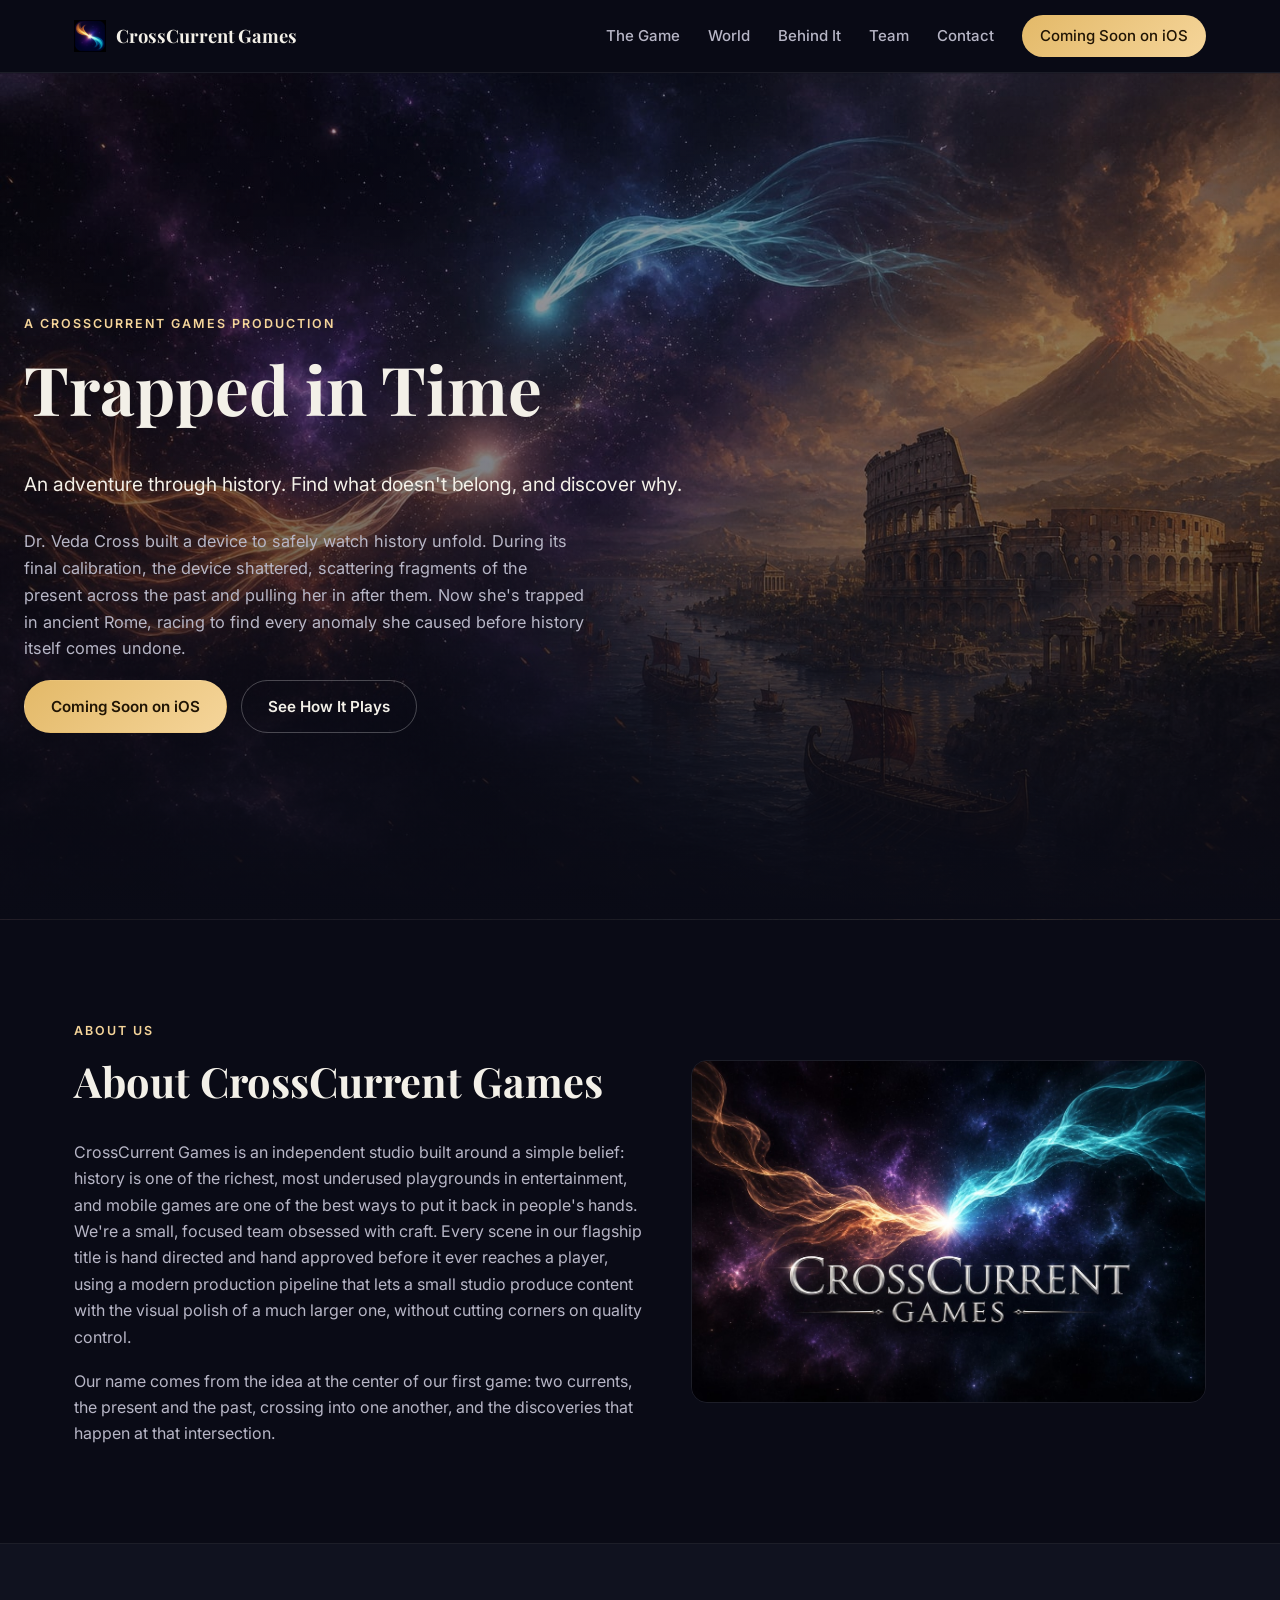
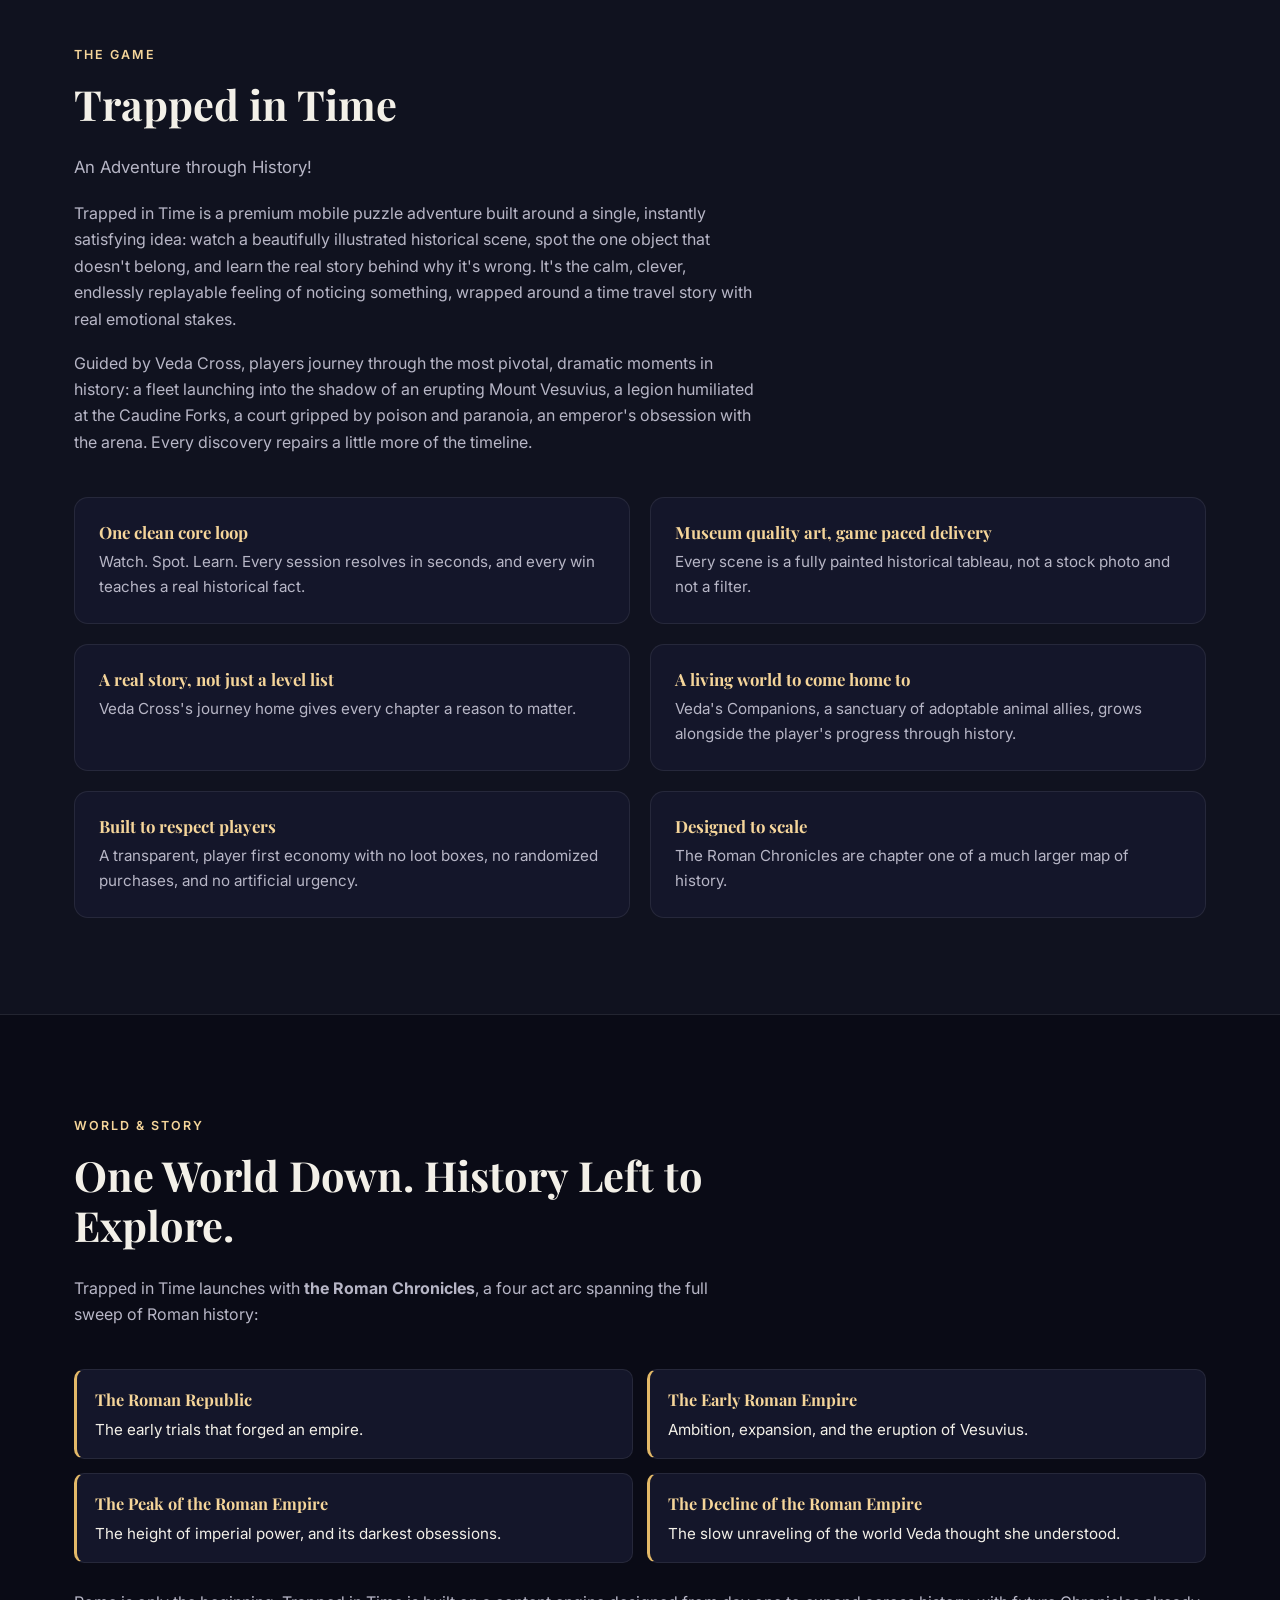
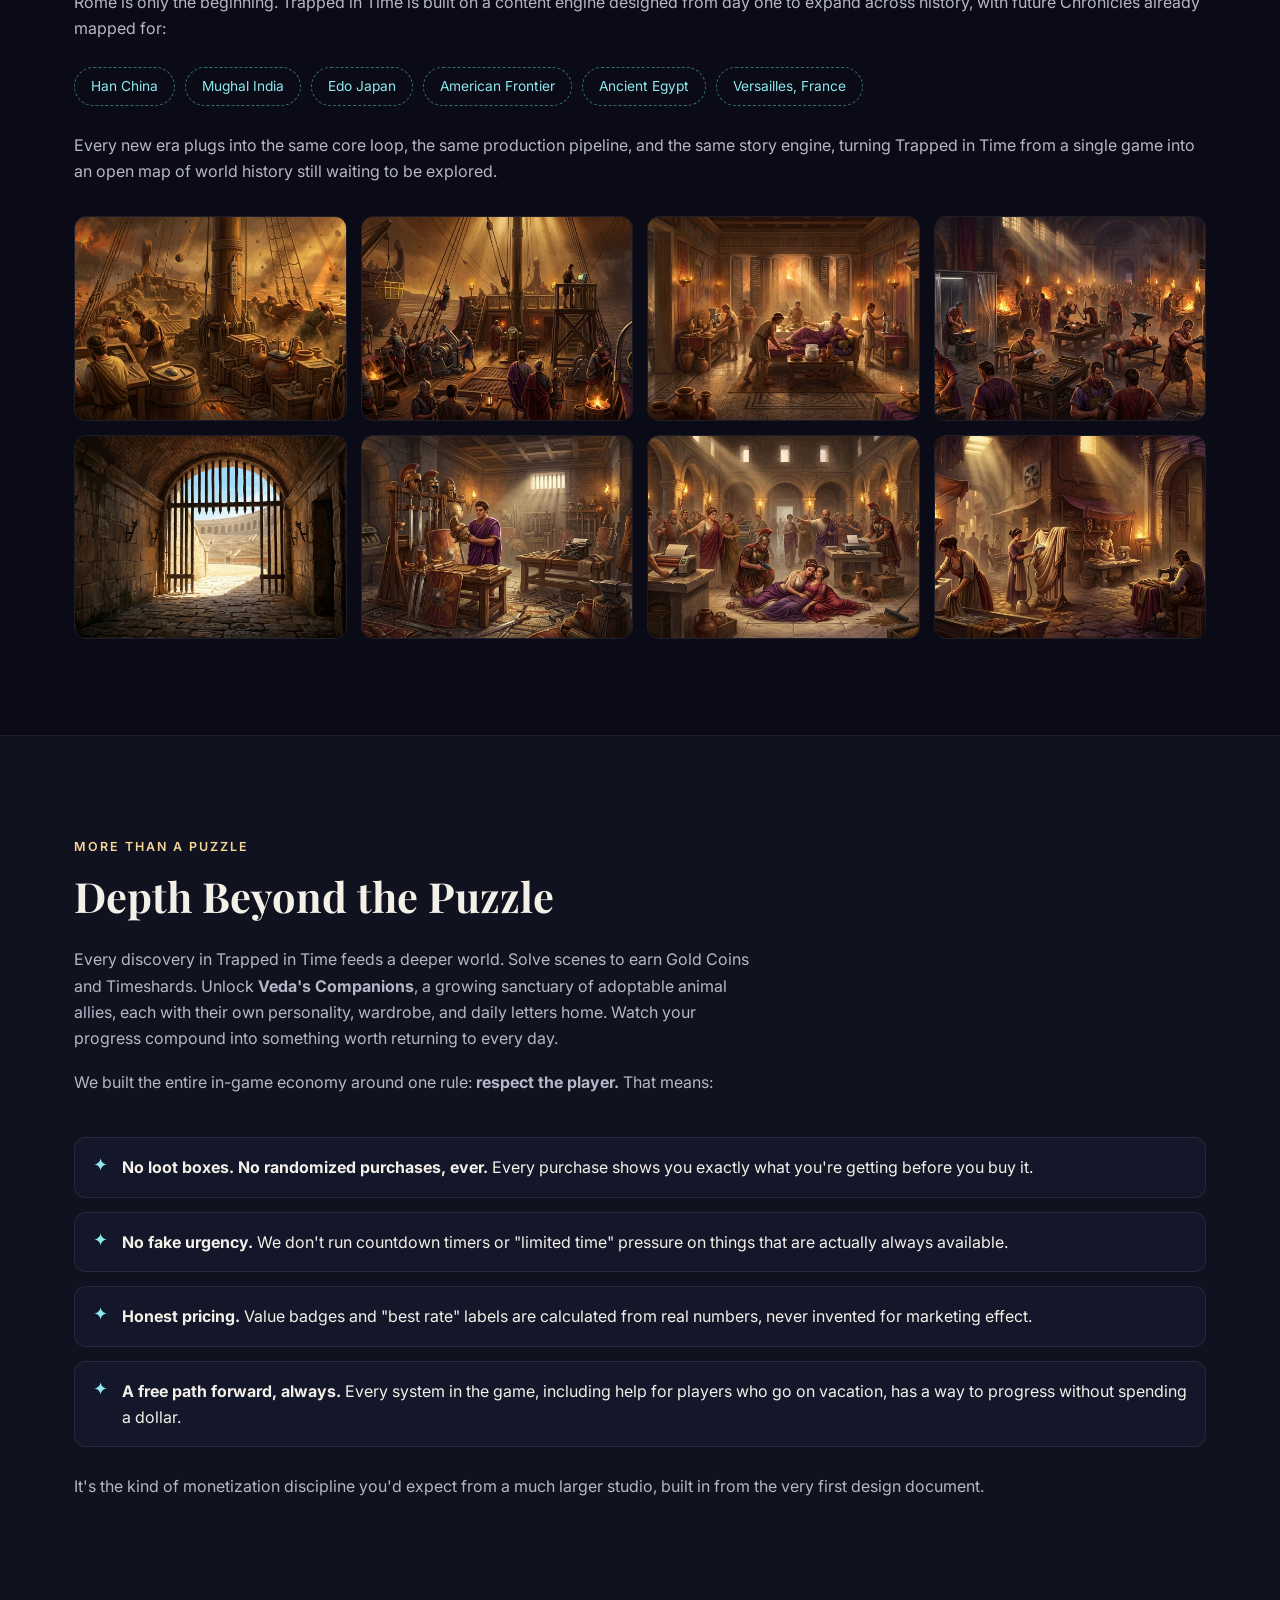
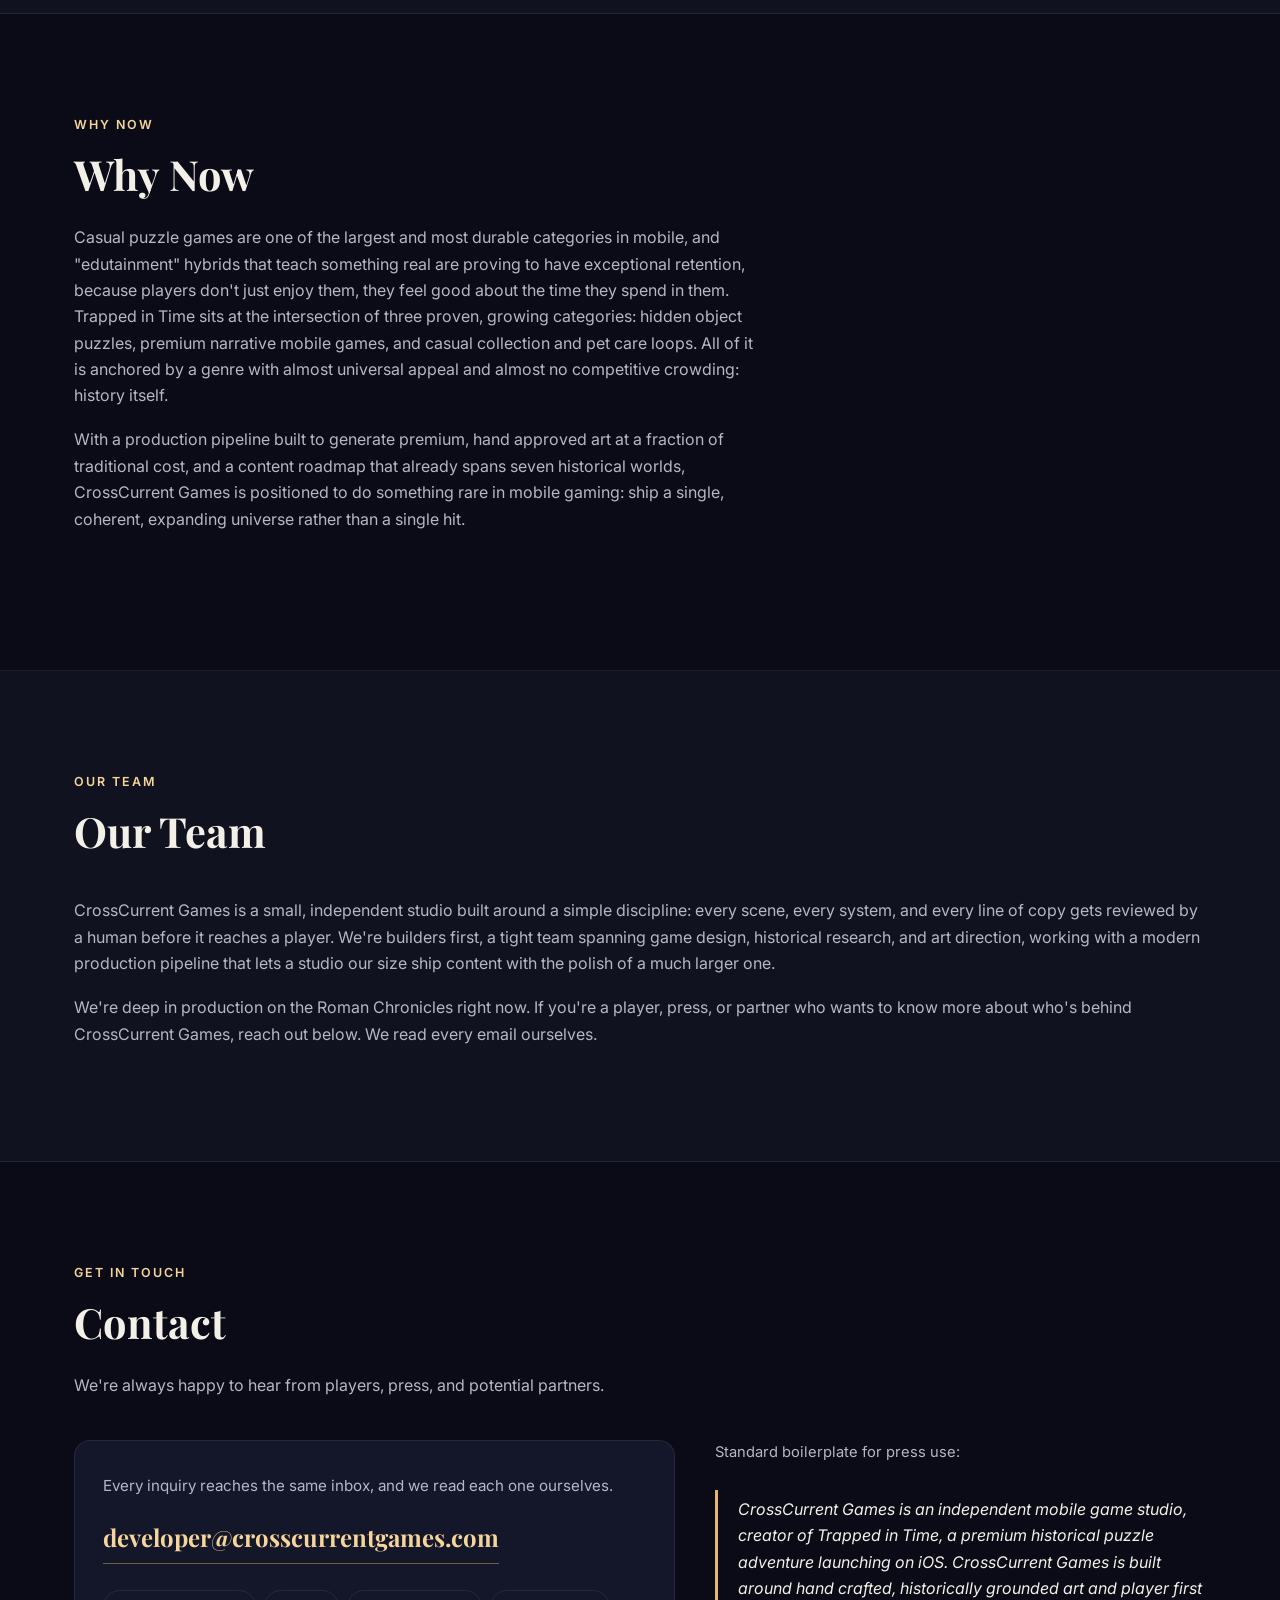
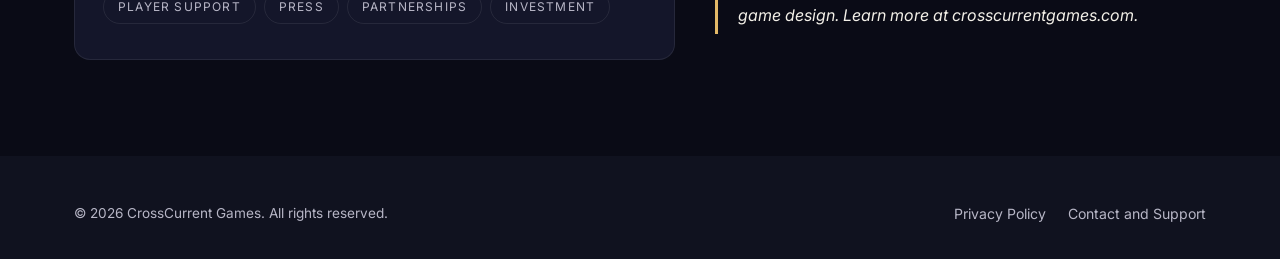
==== commit 0d627db7: "Place About section logo beside copy in a two-column layout Co-authored-by: Cursor <cursoragent@curs" ====
--- a/index.html
+++ b/index.html
@@ -70,15 +70,17 @@
     <!-- ===================== ABOUT ===================== -->
     <section id="about">
       <div class="wrap">
-        <div class="section-intro">
-          <span class="eyebrow">About Us</span>
-          <h2>About CrossCurrent Games</h2>
-          <p>CrossCurrent Games is an independent studio built around a simple belief: history is one of the richest, most underused playgrounds in entertainment, and mobile games are one of the best ways to put it back in people's hands. We're a small, focused team obsessed with craft. Every scene in our flagship title is hand directed and hand approved before it ever reaches a player, using a modern production pipeline that lets a small studio produce content with the visual polish of a much larger one, without cutting corners on quality control.</p>
-          <p>Our name comes from the idea at the center of our first game: two currents, the present and the past, crossing into one another, and the discoveries that happen at that intersection.</p>
-        </div>
-      </div>
-      <div class="brand-divider">
-        <img src="assets/images/logo.jpg" alt="CrossCurrent Games logo with gold and cyan currents converging" loading="lazy" />
+        <div class="about-split">
+          <div class="about-copy">
+            <span class="eyebrow">About Us</span>
+            <h2>About CrossCurrent Games</h2>
+            <p>CrossCurrent Games is an independent studio built around a simple belief: history is one of the richest, most underused playgrounds in entertainment, and mobile games are one of the best ways to put it back in people's hands. We're a small, focused team obsessed with craft. Every scene in our flagship title is hand directed and hand approved before it ever reaches a player, using a modern production pipeline that lets a small studio produce content with the visual polish of a much larger one, without cutting corners on quality control.</p>
+            <p>Our name comes from the idea at the center of our first game: two currents, the present and the past, crossing into one another, and the discoveries that happen at that intersection.</p>
+          </div>
+          <div class="about-visual">
+            <img src="assets/images/logo.jpg" alt="CrossCurrent Games logo with gold and cyan currents converging" loading="lazy" />
+          </div>
+        </div>
       </div>
     </section>
 
--- a/assets/styles.css
+++ b/assets/styles.css
@@ -379,15 +379,31 @@
 
 /* logo divider */
 
-.brand-divider {
-  text-align: center;
-  padding: 70px 0;
-}
-
-.brand-divider img {
-  max-width: 480px;
-  margin: 0 auto;
+/* about split layout */
+
+.about-split {
+  display: grid;
+  grid-template-columns: 1.05fr 0.95fr;
+  gap: 48px;
+  align-items: center;
+}
+
+.about-copy {
+  max-width: 620px;
+}
+
+.about-copy h2 {
+  margin-bottom: 0.8em;
+}
+
+.about-copy p:last-child {
+  margin-bottom: 0;
+}
+
+.about-visual img {
+  width: 100%;
   border-radius: 16px;
+  border: 1px solid var(--panel-border);
 }
 
 /* team */
@@ -522,6 +538,15 @@
 /* ---------- Responsive ---------- */
 
 @media (max-width: 860px) {
+  .about-split {
+    grid-template-columns: 1fr;
+    gap: 36px;
+  }
+
+  .about-visual {
+    max-width: 420px;
+  }
+
   .feature-grid,
   .era-list {
     grid-template-columns: 1fr;
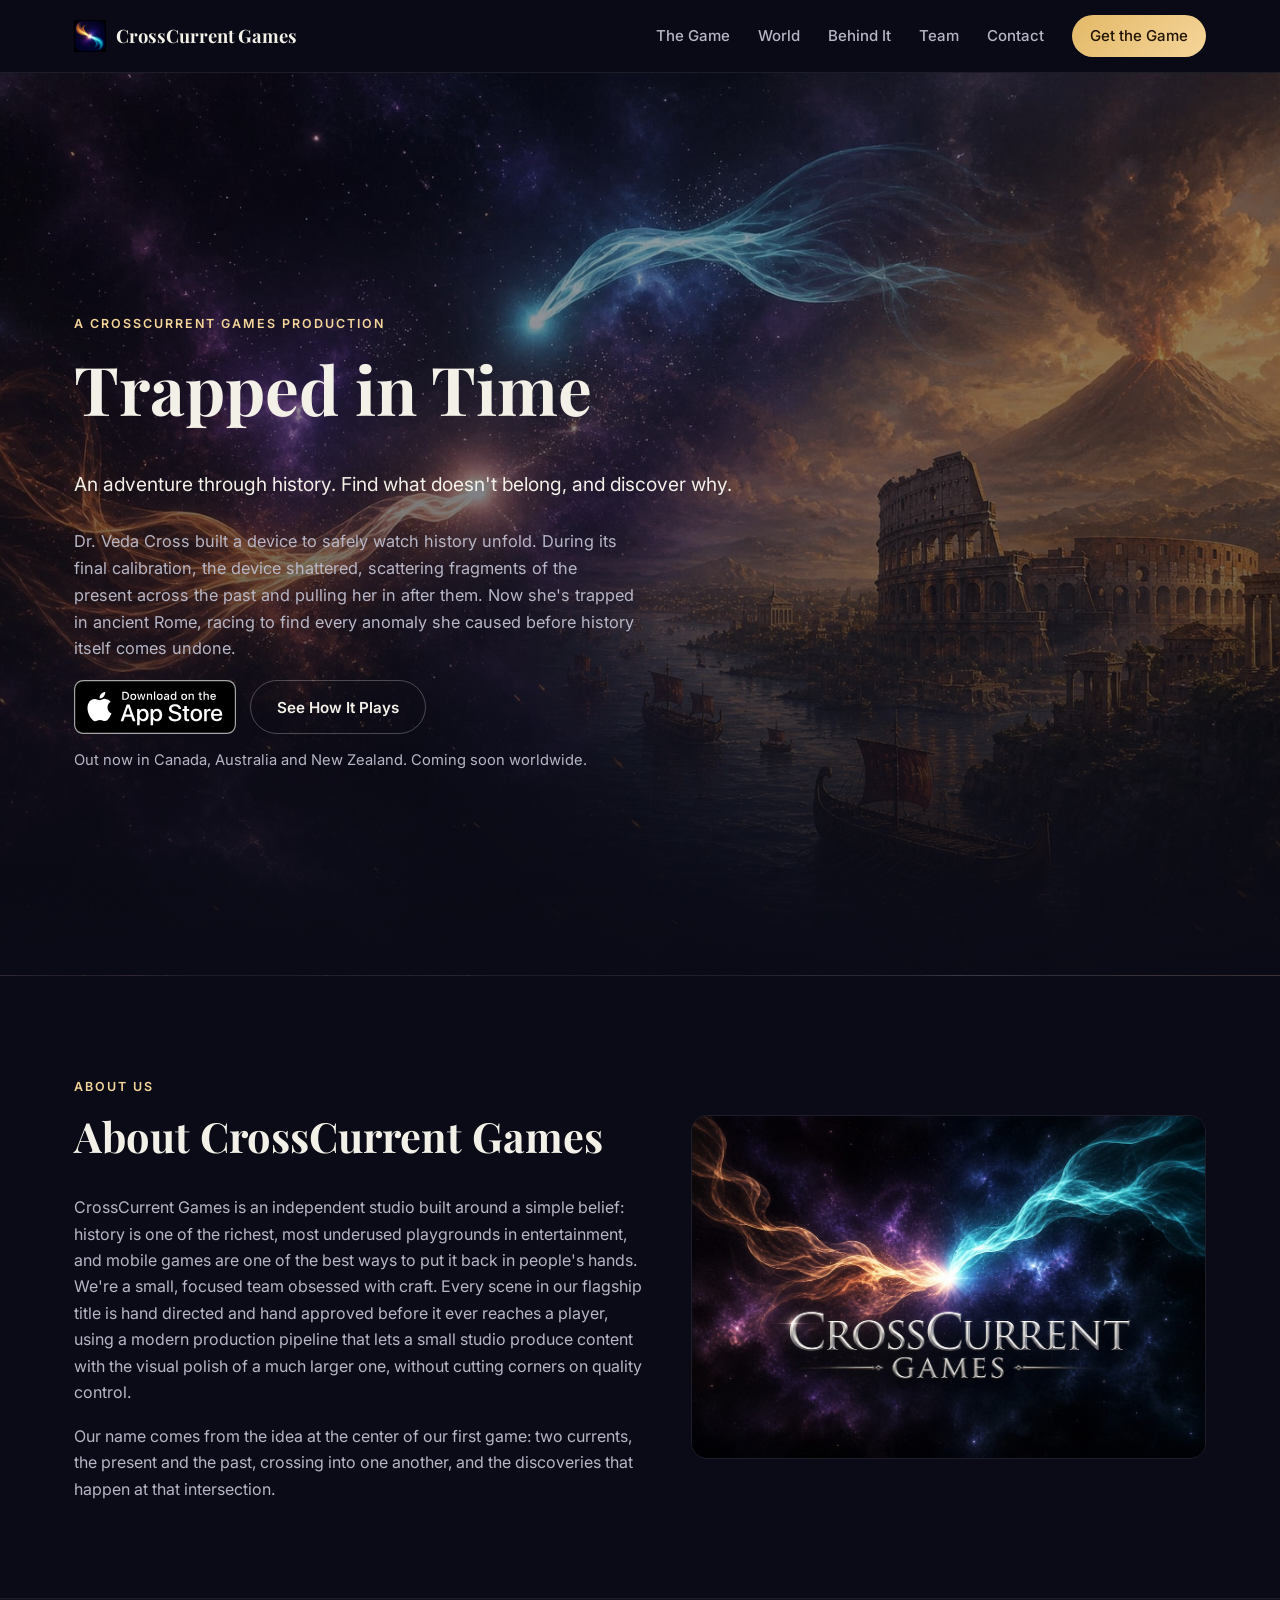
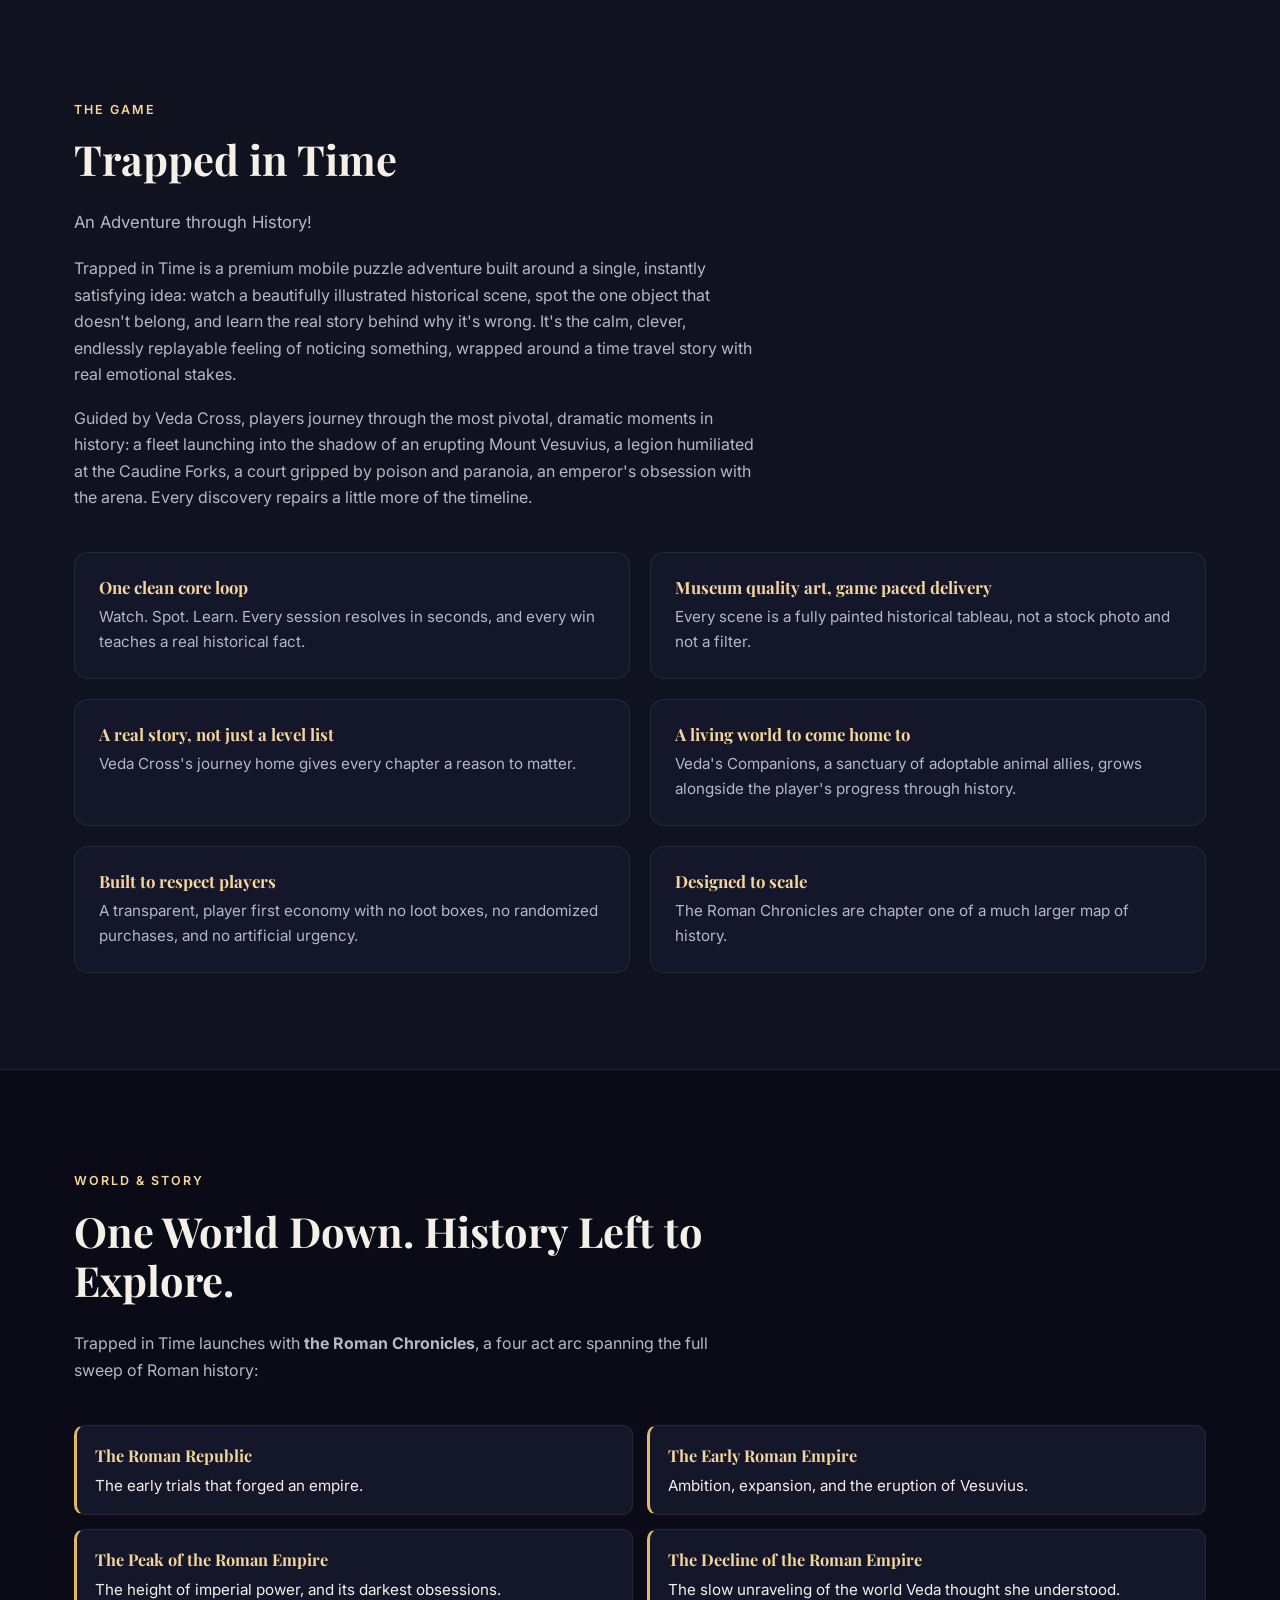
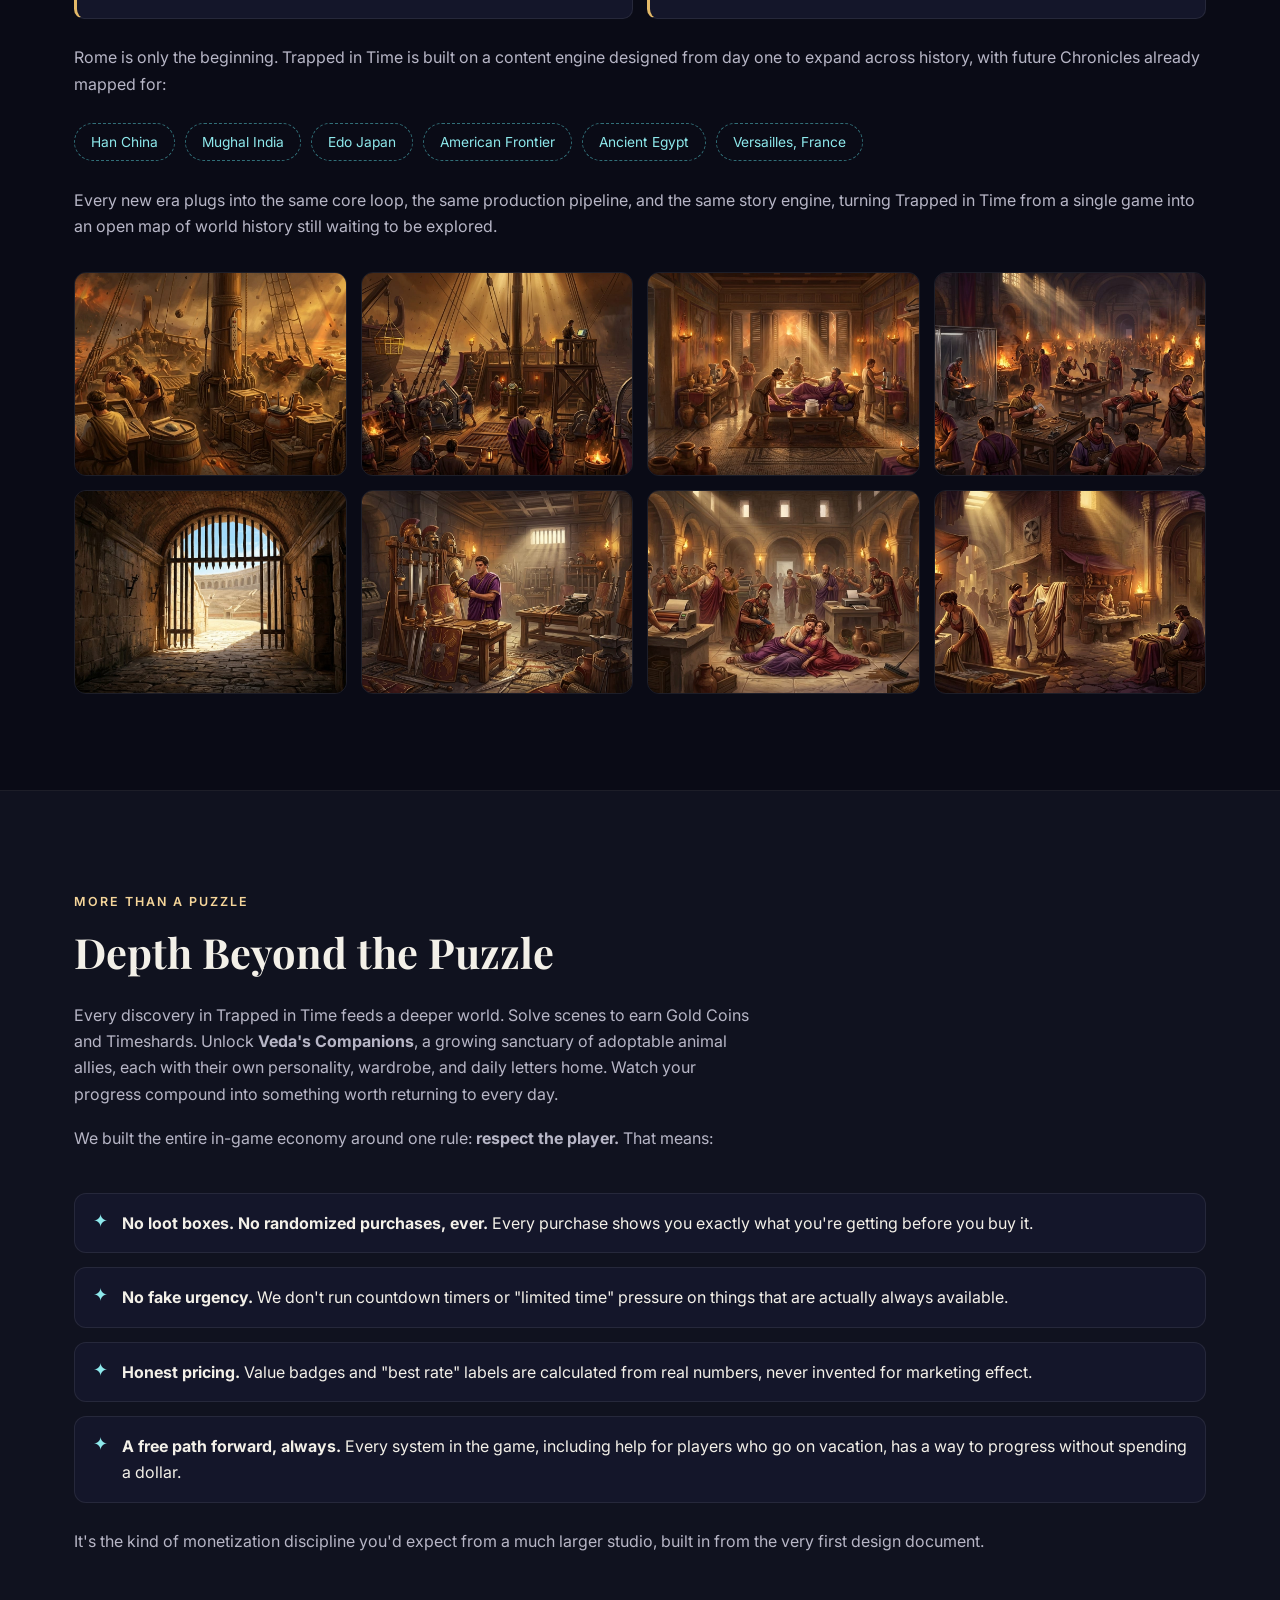
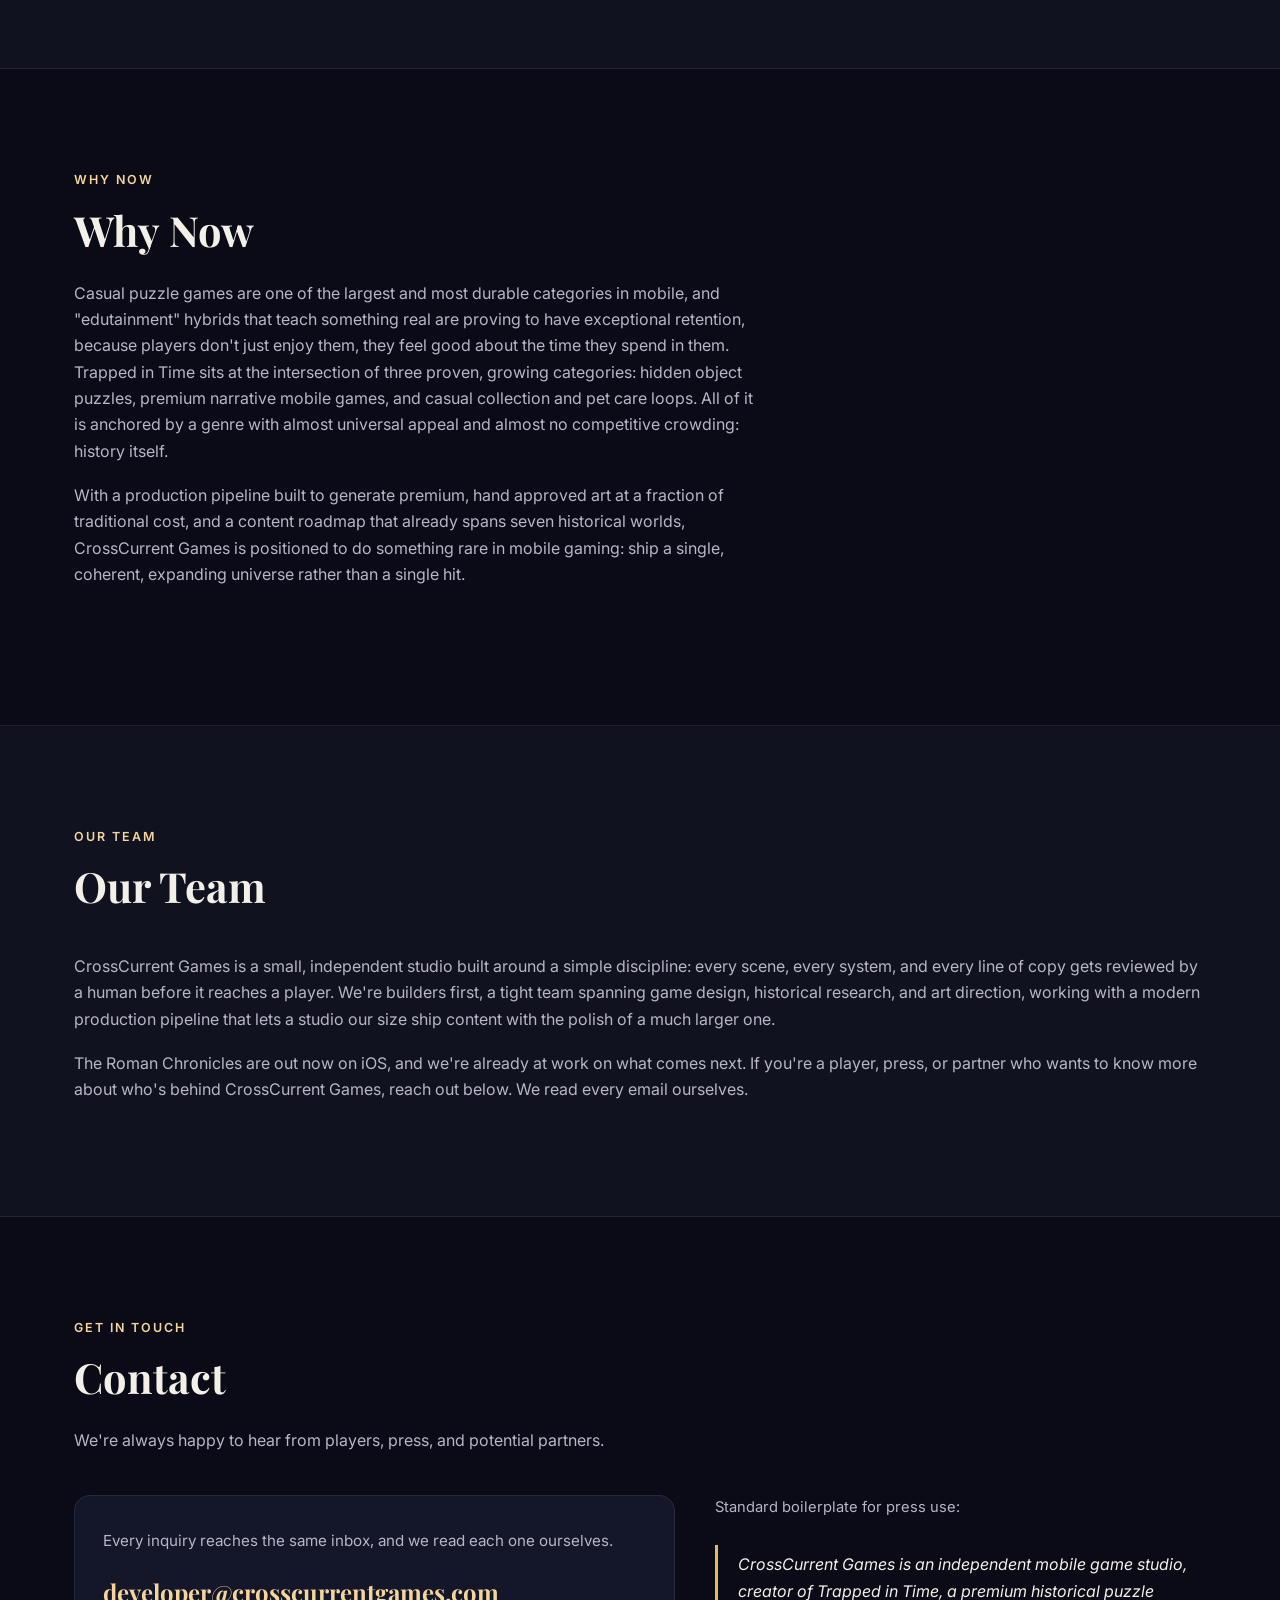
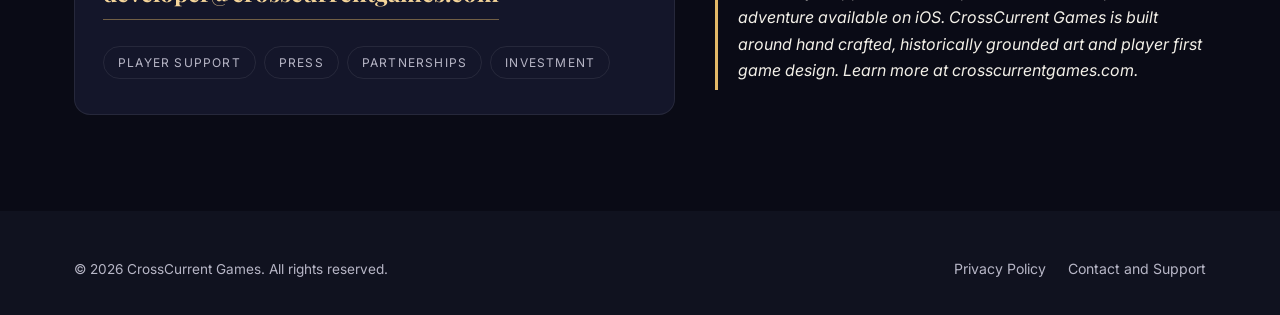
==== commit ea9a3688: "Point the site at the live App Store listing Replace both "Coming Soon on iOS" buttons with Apple's " ====
--- a/index.html
+++ b/index.html
@@ -45,7 +45,7 @@
         <a href="#depth">Behind It</a>
         <a href="#team">Team</a>
         <a href="#contact">Contact</a>
-        <a href="#contact" class="nav-cta">Coming Soon on iOS</a>
+        <a href="https://apps.apple.com/app/id6814600221" class="nav-cta">Get the Game</a>
       </nav>
       <button class="nav-toggle" id="nav-toggle" aria-label="Toggle navigation" aria-expanded="false">☰</button>
     </div>
@@ -55,15 +55,18 @@
 
     <!-- ===================== HERO ===================== -->
     <section class="hero">
+      <div class="wrap hero-wrap">
       <div class="hero-inner">
         <span class="eyebrow">A CrossCurrent Games Production</span>
         <h1>Trapped in Time</h1>
         <p class="tagline">An adventure through history. Find what doesn't belong, and discover why.</p>
         <p class="hero-lede">Dr. Veda Cross built a device to safely watch history unfold. During its final calibration, the device shattered, scattering fragments of the present across the past and pulling her in after them. Now she's trapped in ancient Rome, racing to find every anomaly she caused before history itself comes undone.</p>
         <div class="btn-row">
-          <a href="#contact" class="btn btn-primary">Coming Soon on iOS</a>
+          <a href="https://apps.apple.com/app/id6814600221" class="app-store-badge" aria-label="Download Trapped in Time on the App Store"><img src="assets/images/app-store-badge.svg" alt="Download on the App Store" width="162" height="54" /></a>
           <a href="#game" class="btn btn-secondary">See How It Plays</a>
         </div>
+        <p class="availability-note">Out now in Canada, Australia and New Zealand. Coming soon worldwide.</p>
+      </div>
       </div>
     </section>
 
@@ -209,7 +212,7 @@
         <div class="team-block">
           <div>
             <p>CrossCurrent Games is a small, independent studio built around a simple discipline: every scene, every system, and every line of copy gets reviewed by a human before it reaches a player. We're builders first, a tight team spanning game design, historical research, and art direction, working with a modern production pipeline that lets a studio our size ship content with the polish of a much larger one.</p>
-            <p>We're deep in production on the Roman Chronicles right now. If you're a player, press, or partner who wants to know more about who's behind CrossCurrent Games, reach out below. We read every email ourselves.</p>
+            <p>The Roman Chronicles are out now on iOS, and we're already at work on what comes next. If you're a player, press, or partner who wants to know more about who's behind CrossCurrent Games, reach out below. We read every email ourselves.</p>
           </div>
         </div>
       </div>
@@ -239,7 +242,7 @@
           <div>
             <p style="font-size:0.92rem;">Standard boilerplate for press use:</p>
             <blockquote>
-              CrossCurrent Games is an independent mobile game studio, creator of <em>Trapped in Time</em>, a premium historical puzzle adventure launching on iOS. CrossCurrent Games is built around hand crafted, historically grounded art and player first game design. Learn more at crosscurrentgames.com.
+              CrossCurrent Games is an independent mobile game studio, creator of <em>Trapped in Time</em>, a premium historical puzzle adventure available on iOS. CrossCurrent Games is built around hand crafted, historically grounded art and player first game design. Learn more at crosscurrentgames.com.
             </blockquote>
           </div>
         </div>
--- a/assets/styles.css
+++ b/assets/styles.css
@@ -210,9 +210,31 @@
   background-position: center;
 }
 
+.hero-wrap {
+  width: 100%;
+}
+
 .hero-inner {
   max-width: 720px;
-  padding: 140px 24px 90px;
+  padding: 140px 0 90px;
+}
+
+/* Apple's official badge, unaltered; it only needs to line up with the
+   button beside it. */
+.app-store-badge {
+  display: inline-flex;
+  line-height: 0;
+}
+
+.app-store-badge img {
+  height: 54px;
+  width: auto;
+}
+
+.availability-note {
+  margin-top: 14px;
+  font-size: 0.92rem;
+  color: var(--ink-muted);
 }
 
 .hero .tagline {
@@ -595,7 +617,7 @@
   }
 
   .hero-inner {
-    padding: 120px 20px 60px;
+    padding: 120px 0 60px;
   }
 
   .gallery-grid {
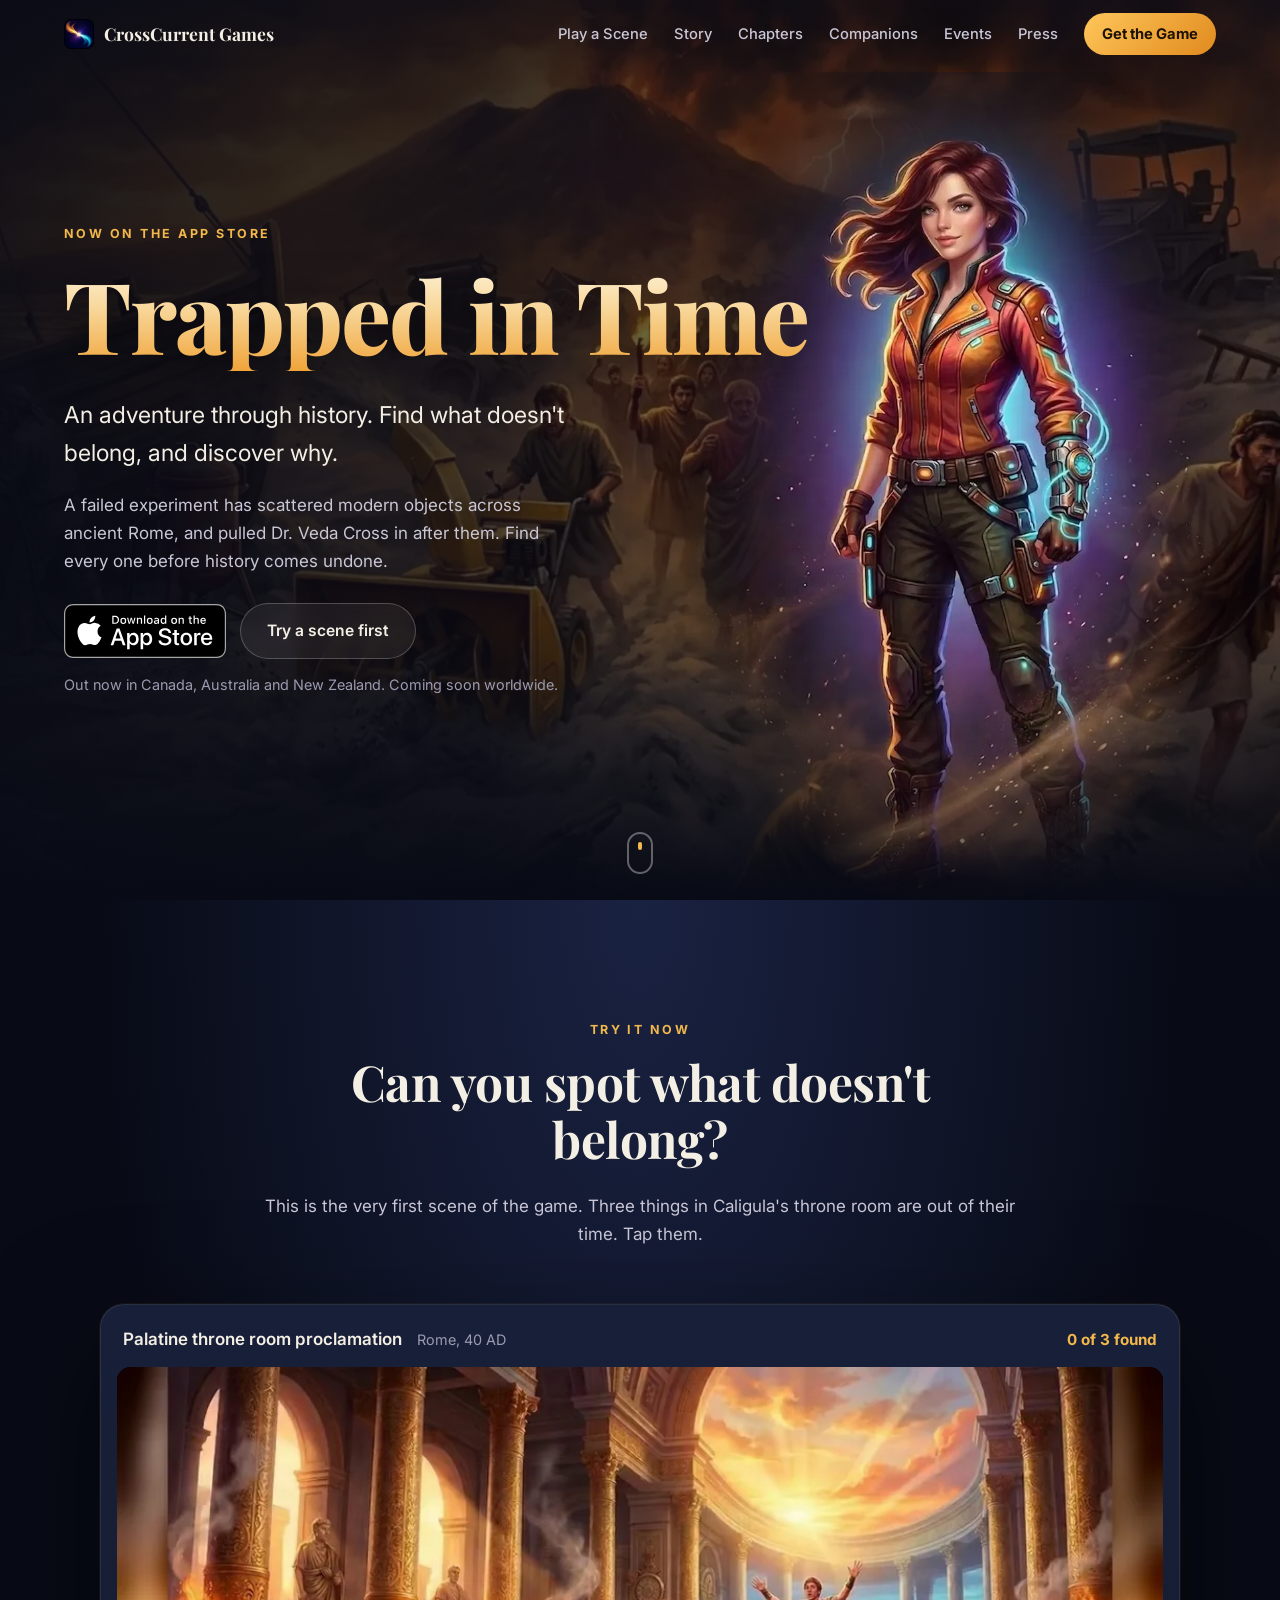
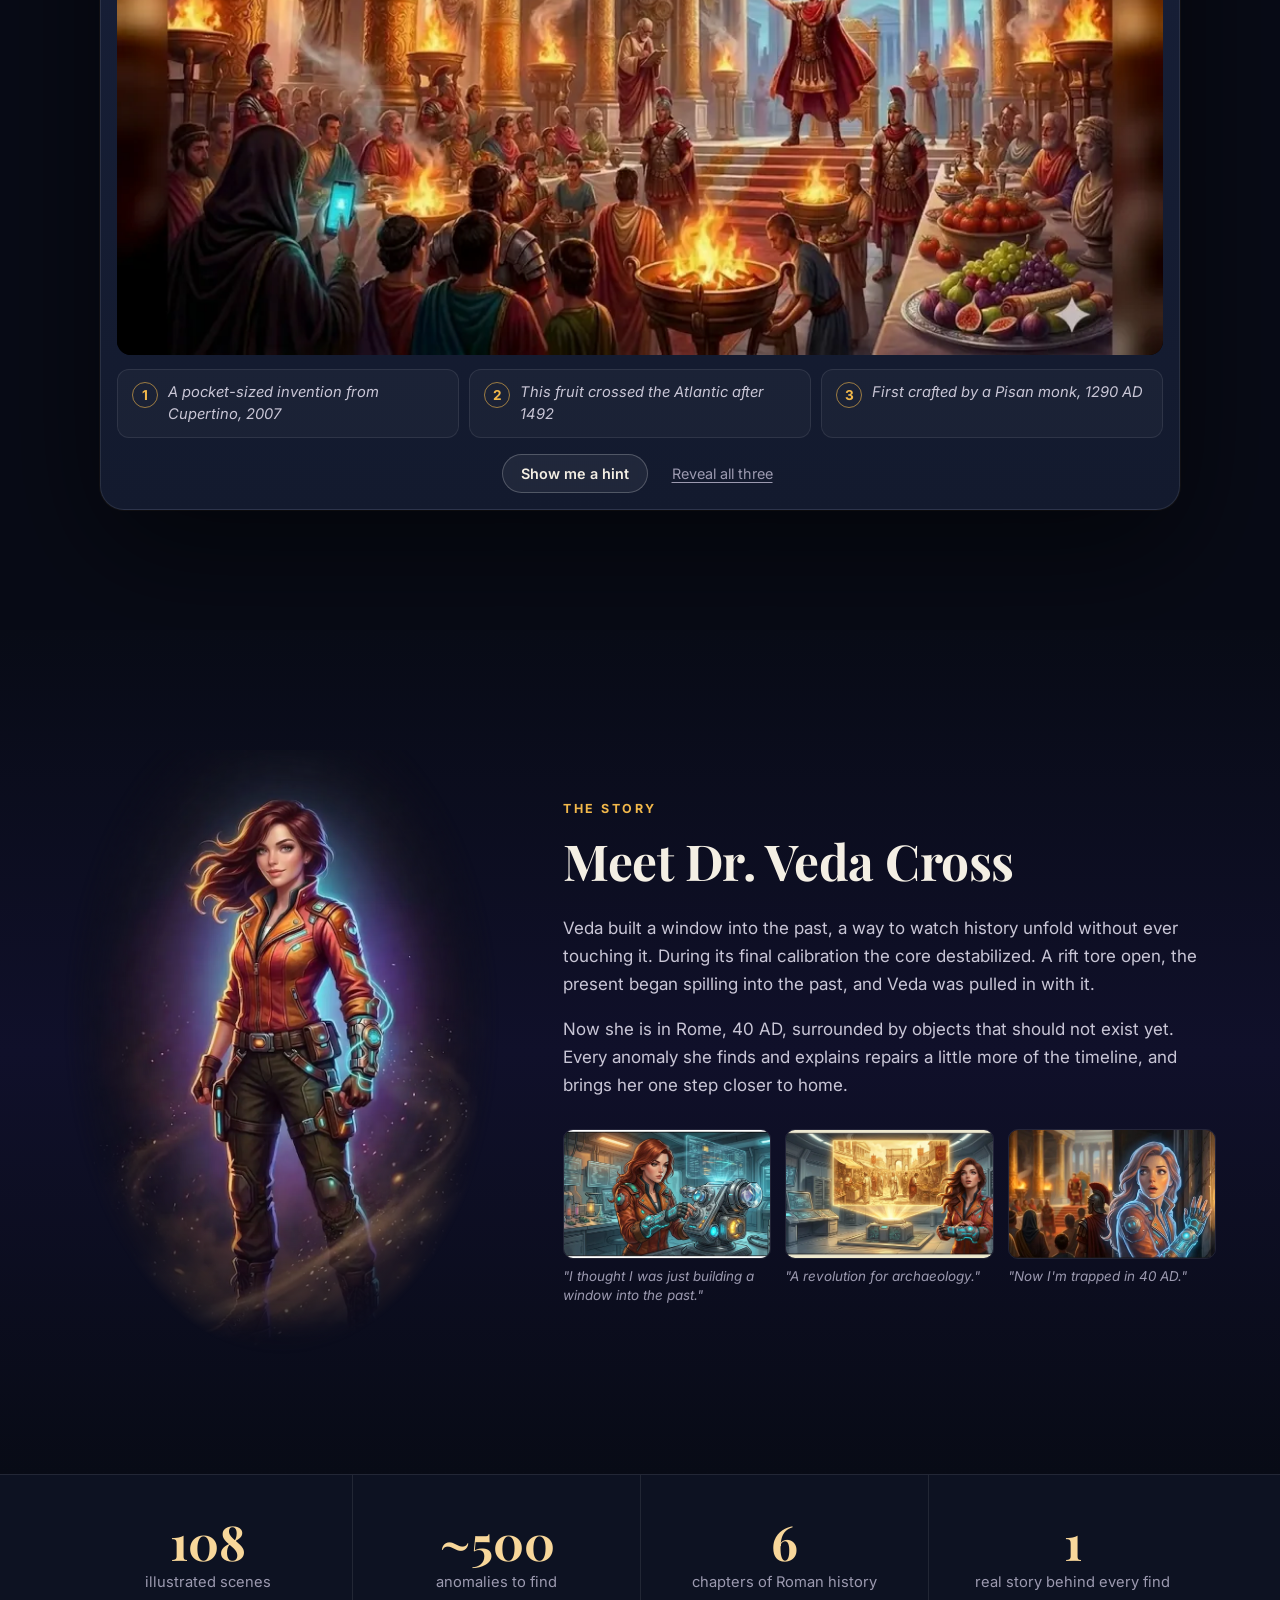
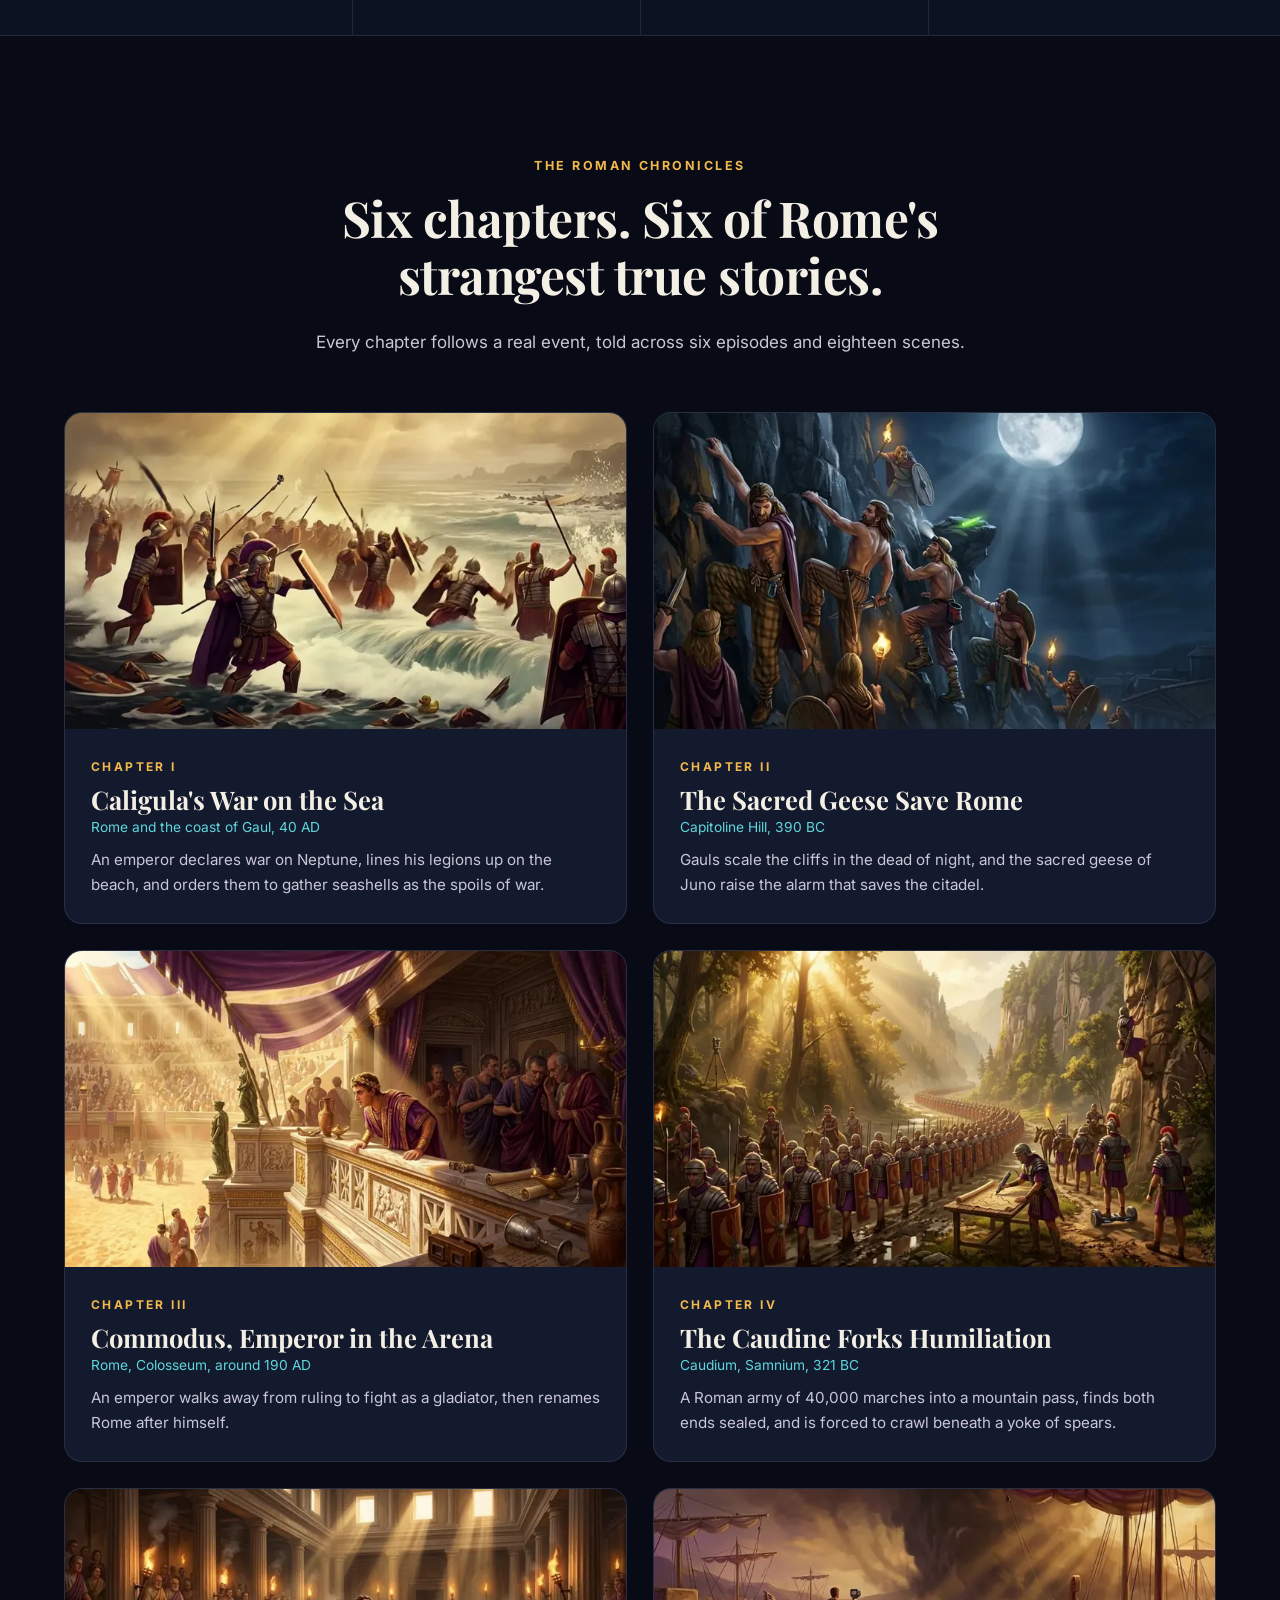
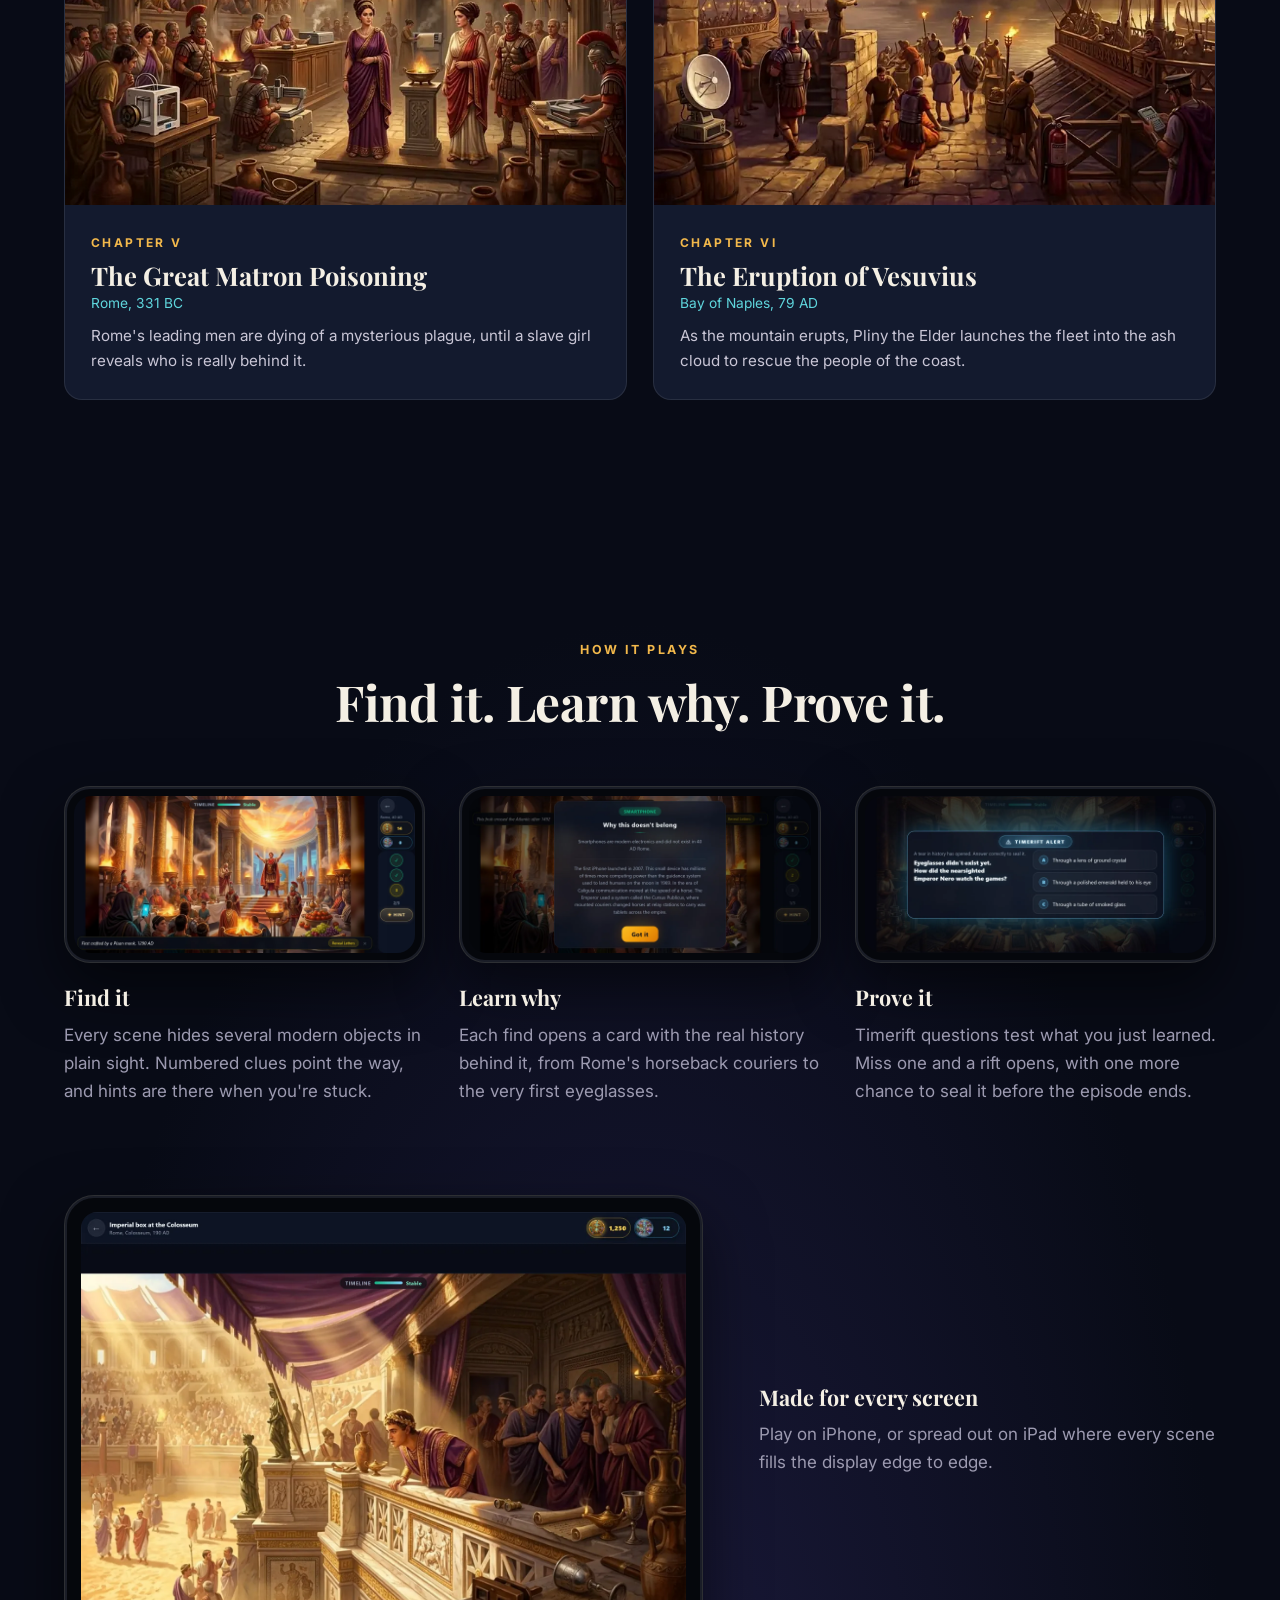
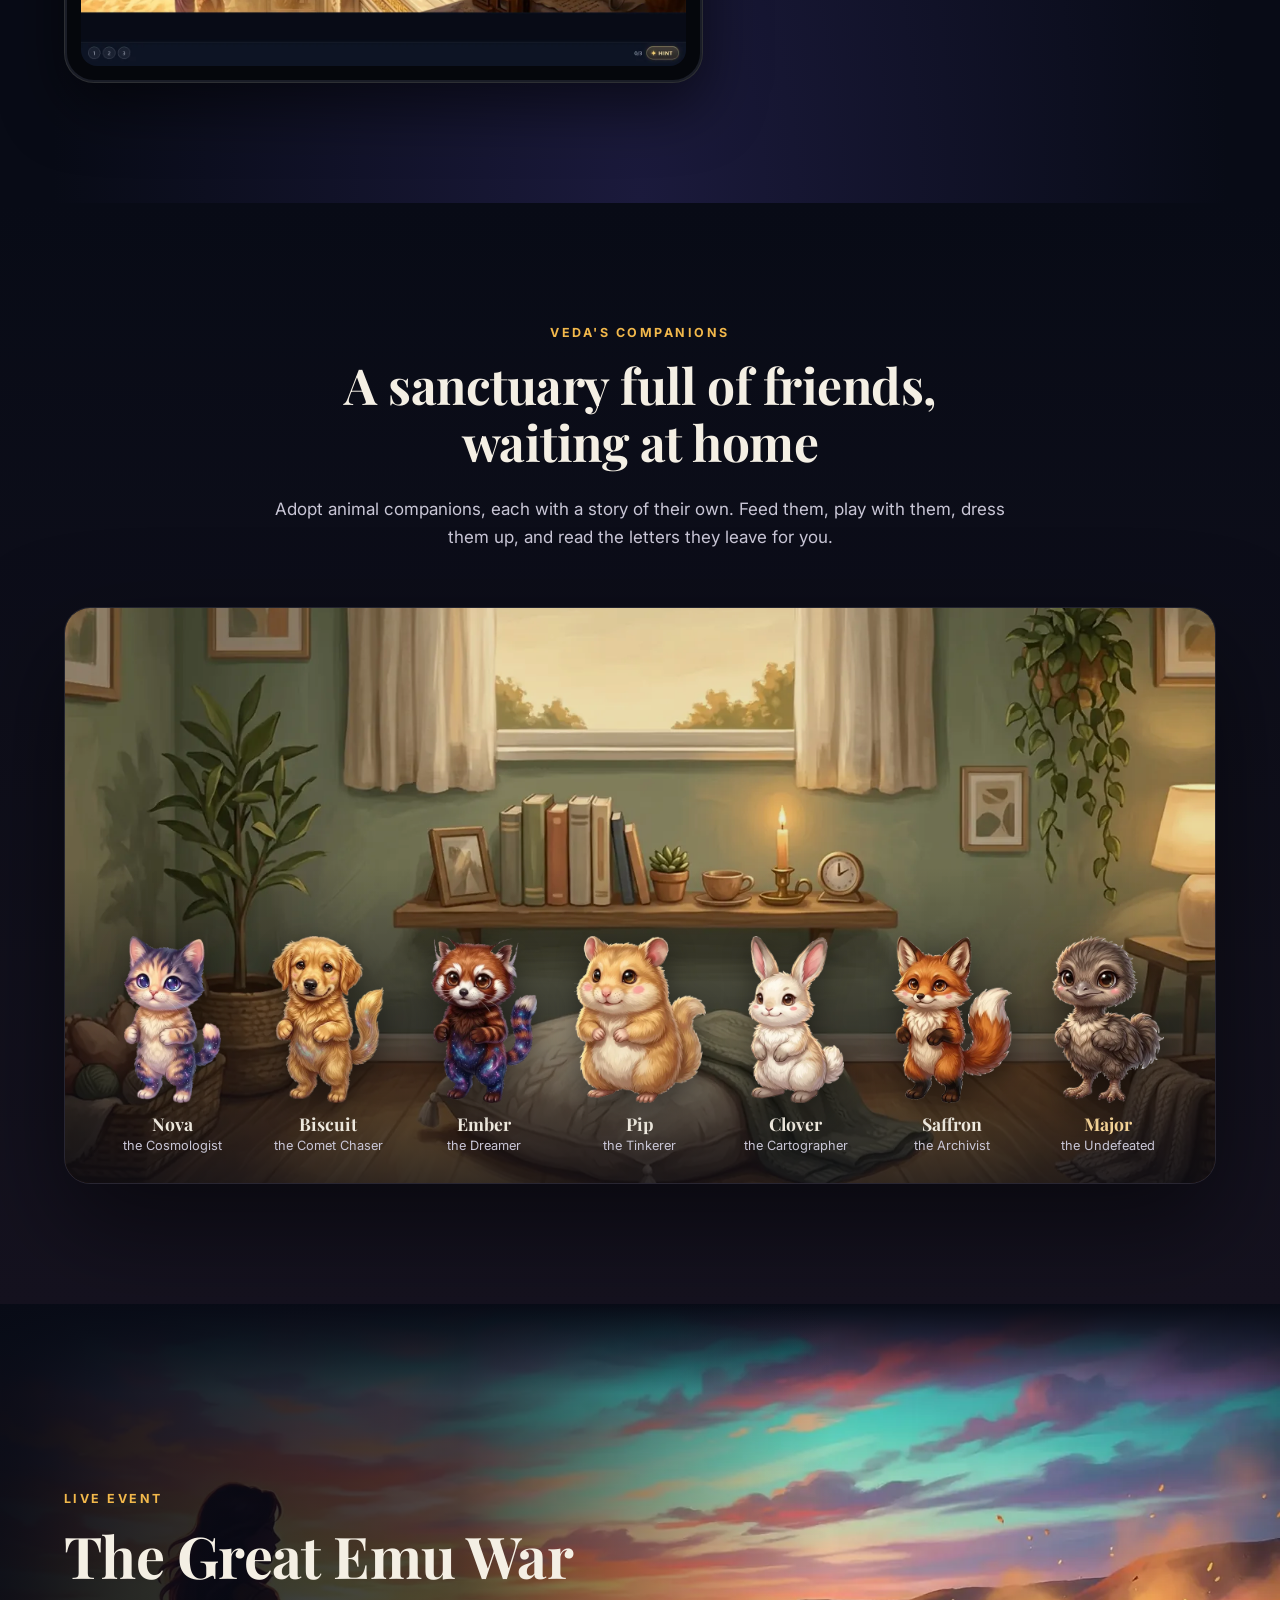
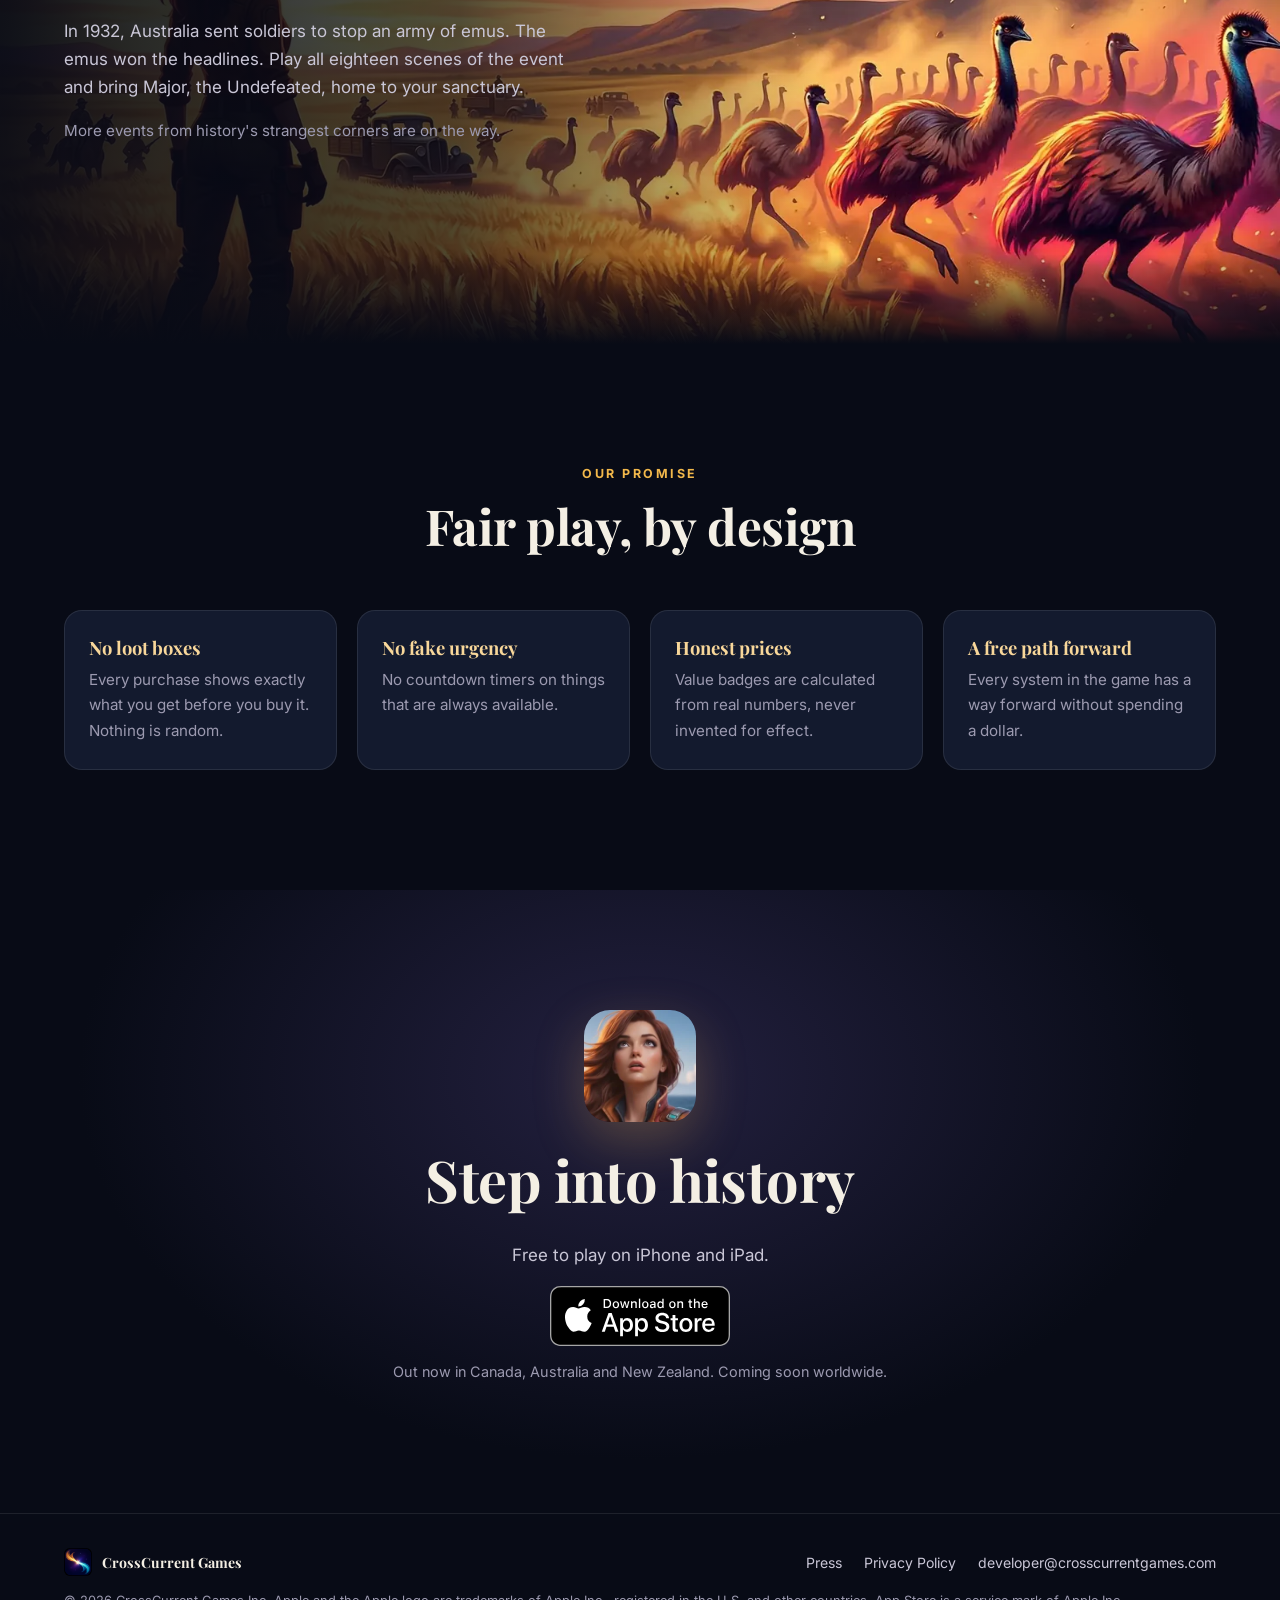
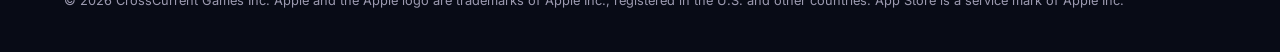
==== commit 3f319984: "Redesign the site as a player-first landing page (draft) Built from the game's own art: a full-scree" ====
--- a/index.html
+++ b/index.html
@@ -1,251 +1,350 @@
 <!doctype html>
-<html lang="en">
+<html lang="en" class="no-js">
 <head>
   <meta charset="utf-8" />
   <meta name="viewport" content="width=device-width, initial-scale=1" />
-  <title>CrossCurrent Games | Trapped in Time</title>
-  <meta name="description" content="CrossCurrent Games is the studio behind Trapped in Time, a premium historical puzzle adventure where you spot the object that doesn't belong and discover the true story behind it." />
+  <title>Trapped in Time | A hidden object adventure through history</title>
+  <meta name="description" content="Trapped in Time is a hidden object adventure through real history. Find the modern objects hiding in ancient Rome, learn why they don't belong, and help Dr. Veda Cross find her way home." />
   <link rel="canonical" href="https://crosscurrentgames.com/" />
 
-  <!-- Favicon -->
   <link rel="icon" type="image/png" sizes="32x32" href="assets/images/favicon-32.png" />
   <link rel="icon" type="image/png" sizes="192x192" href="assets/images/favicon-192.png" />
   <link rel="apple-touch-icon" sizes="180x180" href="assets/images/apple-touch-icon.png" />
 
-  <!-- Open Graph / social preview -->
   <meta property="og:type" content="website" />
   <meta property="og:site_name" content="CrossCurrent Games" />
-  <meta property="og:title" content="CrossCurrent Games | Trapped in Time" />
-  <meta property="og:description" content="An adventure through history. Find what doesn't belong, and discover why." />
+  <meta property="og:title" content="Trapped in Time | A hidden object adventure through history" />
+  <meta property="og:description" content="Find what doesn't belong in ancient Rome, and discover why. Now on the App Store." />
   <meta property="og:image" content="https://crosscurrentgames.com/assets/images/og-preview.jpg" />
   <meta property="og:url" content="https://crosscurrentgames.com/" />
   <meta name="twitter:card" content="summary_large_image" />
-  <meta name="twitter:title" content="CrossCurrent Games | Trapped in Time" />
-  <meta name="twitter:description" content="An adventure through history. Find what doesn't belong, and discover why." />
+  <meta name="twitter:title" content="Trapped in Time | A hidden object adventure through history" />
+  <meta name="twitter:description" content="Find what doesn't belong in ancient Rome, and discover why. Now on the App Store." />
   <meta name="twitter:image" content="https://crosscurrentgames.com/assets/images/og-preview.jpg" />
-  <meta name="theme-color" content="#0a0b16" />
+  <meta name="apple-itunes-app" content="app-id=6814600221" />
+  <meta name="theme-color" content="#080b16" />
 
   <link rel="preconnect" href="https://fonts.googleapis.com" />
   <link rel="preconnect" href="https://fonts.gstatic.com" crossorigin />
-  <link href="https://fonts.googleapis.com/css2?family=Inter:wght@400;500;600;700&family=Playfair+Display:wght@600;700&display=swap" rel="stylesheet" />
-
-  <link rel="stylesheet" href="assets/styles.css" />
+  <link href="https://fonts.googleapis.com/css2?family=Inter:wght@400;500;600;700&family=Playfair+Display:wght@600;700;800&display=swap" rel="stylesheet" />
+  <link rel="preload" as="image" href="assets/media/hero.webp" />
+  <link rel="stylesheet" href="assets/site.css" />
 </head>
 <body>
 
-  <header class="site-header">
-    <div class="wrap">
+  <header class="site-header" id="site-header">
+    <div class="wrap header-row">
       <a href="#top" class="brand">
-        <img src="assets/images/favicon-192.png" alt="CrossCurrent Games mark" width="32" height="32" />
-        CrossCurrent Games
+        <img src="assets/images/favicon-192.png" alt="" width="30" height="30" />
+        <span>CrossCurrent Games</span>
       </a>
-      <nav class="main-nav" id="main-nav">
-        <a href="#game">The Game</a>
-        <a href="#world">World</a>
-        <a href="#depth">Behind It</a>
-        <a href="#team">Team</a>
-        <a href="#contact">Contact</a>
+      <nav class="main-nav" id="main-nav" aria-label="Main">
+        <a href="#demo">Play a Scene</a>
+        <a href="#story">Story</a>
+        <a href="#chapters">Chapters</a>
+        <a href="#companions">Companions</a>
+        <a href="#events">Events</a>
+        <a href="press.html">Press</a>
         <a href="https://apps.apple.com/app/id6814600221" class="nav-cta">Get the Game</a>
       </nav>
-      <button class="nav-toggle" id="nav-toggle" aria-label="Toggle navigation" aria-expanded="false">☰</button>
+      <button class="nav-toggle" id="nav-toggle" aria-label="Open menu" aria-expanded="false" aria-controls="main-nav">
+        <span></span><span></span><span></span>
+      </button>
     </div>
   </header>
 
   <main id="top">
 
-    <!-- ===================== HERO ===================== -->
-    <section class="hero">
-      <div class="wrap hero-wrap">
-      <div class="hero-inner">
-        <span class="eyebrow">A CrossCurrent Games Production</span>
-        <h1>Trapped in Time</h1>
-        <p class="tagline">An adventure through history. Find what doesn't belong, and discover why.</p>
-        <p class="hero-lede">Dr. Veda Cross built a device to safely watch history unfold. During its final calibration, the device shattered, scattering fragments of the present across the past and pulling her in after them. Now she's trapped in ancient Rome, racing to find every anomaly she caused before history itself comes undone.</p>
-        <div class="btn-row">
+    <!-- ============ HERO ============ -->
+    <section class="hero" aria-label="Trapped in Time">
+      <div class="hero-media" aria-hidden="true">
+        <video class="hero-video" id="hero-video" autoplay muted loop playsinline preload="metadata" poster="assets/media/hero.webp">
+          <source src="assets/media/hero.mp4" type="video/mp4" />
+        </video>
+        <div class="hero-shade"></div>
+      </div>
+      <img class="hero-veda" src="assets/media/veda.webp" alt="Dr. Veda Cross" width="900" height="1248" />
+      <div class="wrap hero-content">
+        <p class="eyebrow">Now on the App Store</p>
+        <h1 class="title-gradient">Trapped in Time</h1>
+        <p class="hero-tagline">An adventure through history. Find what doesn't belong, and discover why.</p>
+        <p class="hero-lede">A failed experiment has scattered modern objects across ancient Rome, and pulled Dr. Veda Cross in after them. Find every one before history comes undone.</p>
+        <div class="cta-row">
           <a href="https://apps.apple.com/app/id6814600221" class="app-store-badge" aria-label="Download Trapped in Time on the App Store"><img src="assets/images/app-store-badge.svg" alt="Download on the App Store" width="162" height="54" /></a>
-          <a href="#game" class="btn btn-secondary">See How It Plays</a>
+          <a href="#demo" class="btn btn-ghost">Try a scene first</a>
         </div>
         <p class="availability-note">Out now in Canada, Australia and New Zealand. Coming soon worldwide.</p>
       </div>
-      </div>
-    </section>
-
-    <!-- ===================== ABOUT ===================== -->
-    <section id="about">
-      <div class="wrap">
-        <div class="about-split">
-          <div class="about-copy">
-            <span class="eyebrow">About Us</span>
-            <h2>About CrossCurrent Games</h2>
-            <p>CrossCurrent Games is an independent studio built around a simple belief: history is one of the richest, most underused playgrounds in entertainment, and mobile games are one of the best ways to put it back in people's hands. We're a small, focused team obsessed with craft. Every scene in our flagship title is hand directed and hand approved before it ever reaches a player, using a modern production pipeline that lets a small studio produce content with the visual polish of a much larger one, without cutting corners on quality control.</p>
-            <p>Our name comes from the idea at the center of our first game: two currents, the present and the past, crossing into one another, and the discoveries that happen at that intersection.</p>
-          </div>
-          <div class="about-visual">
-            <img src="assets/images/logo.jpg" alt="CrossCurrent Games logo with gold and cyan currents converging" loading="lazy" />
-          </div>
-        </div>
-      </div>
-    </section>
-
-    <!-- ===================== THE GAME ===================== -->
-    <section id="game" class="alt-bg">
-      <div class="wrap">
-        <div class="section-intro">
-          <span class="eyebrow">The Game</span>
-          <h2>Trapped in Time</h2>
-          <p class="tagline" style="color: var(--ink-muted); font-size:1.05rem;">An Adventure through History!</p>
-          <p>Trapped in Time is a premium mobile puzzle adventure built around a single, instantly satisfying idea: watch a beautifully illustrated historical scene, spot the one object that doesn't belong, and learn the real story behind why it's wrong. It's the calm, clever, endlessly replayable feeling of noticing something, wrapped around a time travel story with real emotional stakes.</p>
-          <p>Guided by Veda Cross, players journey through the most pivotal, dramatic moments in history: a fleet launching into the shadow of an erupting Mount Vesuvius, a legion humiliated at the Caudine Forks, a court gripped by poison and paranoia, an emperor's obsession with the arena. Every discovery repairs a little more of the timeline.</p>
-        </div>
-
-        <div class="feature-grid">
-          <div class="feature-card">
-            <h3>One clean core loop</h3>
-            <p>Watch. Spot. Learn. Every session resolves in seconds, and every win teaches a real historical fact.</p>
-          </div>
-          <div class="feature-card">
-            <h3>Museum quality art, game paced delivery</h3>
-            <p>Every scene is a fully painted historical tableau, not a stock photo and not a filter.</p>
-          </div>
-          <div class="feature-card">
-            <h3>A real story, not just a level list</h3>
-            <p>Veda Cross's journey home gives every chapter a reason to matter.</p>
-          </div>
-          <div class="feature-card">
-            <h3>A living world to come home to</h3>
-            <p>Veda's Companions, a sanctuary of adoptable animal allies, grows alongside the player's progress through history.</p>
-          </div>
-          <div class="feature-card">
-            <h3>Built to respect players</h3>
-            <p>A transparent, player first economy with no loot boxes, no randomized purchases, and no artificial urgency.</p>
-          </div>
-          <div class="feature-card">
-            <h3>Designed to scale</h3>
-            <p>The Roman Chronicles are chapter one of a much larger map of history.</p>
-          </div>
-        </div>
-      </div>
-    </section>
-
-    <!-- ===================== WORLD & STORY ===================== -->
-    <section id="world">
-      <div class="wrap">
-        <div class="section-intro">
-          <span class="eyebrow">World &amp; Story</span>
-          <h2>One World Down. History Left to Explore.</h2>
-          <p>Trapped in Time launches with <strong>the Roman Chronicles</strong>, a four act arc spanning the full sweep of Roman history:</p>
-        </div>
-
-        <ul class="era-list">
-          <li><strong>The Roman Republic</strong>The early trials that forged an empire.</li>
-          <li><strong>The Early Roman Empire</strong>Ambition, expansion, and the eruption of Vesuvius.</li>
-          <li><strong>The Peak of the Roman Empire</strong>The height of imperial power, and its darkest obsessions.</li>
-          <li><strong>The Decline of the Roman Empire</strong>The slow unraveling of the world Veda thought she understood.</li>
-        </ul>
-
-        <p>Rome is only the beginning. Trapped in Time is built on a content engine designed from day one to expand across history, with future Chronicles already mapped for:</p>
-
-        <div class="roadmap-strip">
-          <span class="roadmap-chip">Han China</span>
-          <span class="roadmap-chip">Mughal India</span>
-          <span class="roadmap-chip">Edo Japan</span>
-          <span class="roadmap-chip">American Frontier</span>
-          <span class="roadmap-chip">Ancient Egypt</span>
-          <span class="roadmap-chip">Versailles, France</span>
-        </div>
-
-        <p>Every new era plugs into the same core loop, the same production pipeline, and the same story engine, turning Trapped in Time from a single game into an open map of world history still waiting to be explored.</p>
-
-        <div class="gallery-grid">
-          <figure><img src="assets/images/gallery-01.jpg" alt="Roman ship crew bracing as Mount Vesuvius erupts in the distance" loading="lazy" /></figure>
-          <figure><img src="assets/images/gallery-02.jpg" alt="A Roman fleet launching from a torch lit dockyard" loading="lazy" /></figure>
-          <figure><img src="assets/images/gallery-03.jpg" alt="A Roman villa dinner scene at Stabiae under lightning skies" loading="lazy" /></figure>
-          <figure><img src="assets/images/gallery-04.jpg" alt="Soldiers at a forge preparing for the Caudine Forks" loading="lazy" /></figure>
-          <figure><img src="assets/images/gallery-05.jpg" alt="A sunlit gate leading into the Colosseum" loading="lazy" /></figure>
-          <figure><img src="assets/images/gallery-06.jpg" alt="Emperor Commodus in his private gladiatorial armory" loading="lazy" /></figure>
-          <figure><img src="assets/images/gallery-07.jpg" alt="A dramatic poison trial scene in a Roman hall" loading="lazy" /></figure>
-          <figure><img src="assets/images/gallery-08.jpg" alt="A bustling Roman street market" loading="lazy" /></figure>
-        </div>
-      </div>
-    </section>
-
-    <!-- ===================== DEPTH BEYOND THE PUZZLE ===================== -->
-    <section id="depth" class="alt-bg">
-      <div class="wrap">
-        <div class="section-intro">
-          <span class="eyebrow">More Than a Puzzle</span>
-          <h2>Depth Beyond the Puzzle</h2>
-          <p>Every discovery in Trapped in Time feeds a deeper world. Solve scenes to earn Gold Coins and Timeshards. Unlock <strong>Veda's Companions</strong>, a growing sanctuary of adoptable animal allies, each with their own personality, wardrobe, and daily letters home. Watch your progress compound into something worth returning to every day.</p>
-          <p>We built the entire in-game economy around one rule: <strong>respect the player.</strong> That means:</p>
-        </div>
-
-        <ul class="principle-list">
-          <li><span class="mark">✦</span><span><strong>No loot boxes. No randomized purchases, ever.</strong> Every purchase shows you exactly what you're getting before you buy it.</span></li>
-          <li><span class="mark">✦</span><span><strong>No fake urgency.</strong> We don't run countdown timers or "limited time" pressure on things that are actually always available.</span></li>
-          <li><span class="mark">✦</span><span><strong>Honest pricing.</strong> Value badges and "best rate" labels are calculated from real numbers, never invented for marketing effect.</span></li>
-          <li><span class="mark">✦</span><span><strong>A free path forward, always.</strong> Every system in the game, including help for players who go on vacation, has a way to progress without spending a dollar.</span></li>
-        </ul>
-
-        <p>It's the kind of monetization discipline you'd expect from a much larger studio, built in from the very first design document.</p>
-      </div>
-    </section>
-
-    <!-- ===================== WHY NOW ===================== -->
-    <section id="why-now">
-      <div class="wrap">
-        <div class="section-intro">
-          <span class="eyebrow">Why Now</span>
-          <h2>Why Now</h2>
-          <p>Casual puzzle games are one of the largest and most durable categories in mobile, and "edutainment" hybrids that teach something real are proving to have exceptional retention, because players don't just enjoy them, they feel good about the time they spend in them. Trapped in Time sits at the intersection of three proven, growing categories: hidden object puzzles, premium narrative mobile games, and casual collection and pet care loops. All of it is anchored by a genre with almost universal appeal and almost no competitive crowding: history itself.</p>
-          <p>With a production pipeline built to generate premium, hand approved art at a fraction of traditional cost, and a content roadmap that already spans seven historical worlds, CrossCurrent Games is positioned to do something rare in mobile gaming: ship a single, coherent, expanding universe rather than a single hit.</p>
-        </div>
-      </div>
-    </section>
-
-    <!-- ===================== TEAM ===================== -->
-    <section id="team" class="alt-bg">
-      <div class="wrap">
-        <div class="section-intro">
-          <span class="eyebrow">Our Team</span>
-          <h2>Our Team</h2>
-        </div>
-        <div class="team-block">
-          <div>
-            <p>CrossCurrent Games is a small, independent studio built around a simple discipline: every scene, every system, and every line of copy gets reviewed by a human before it reaches a player. We're builders first, a tight team spanning game design, historical research, and art direction, working with a modern production pipeline that lets a studio our size ship content with the polish of a much larger one.</p>
-            <p>The Roman Chronicles are out now on iOS, and we're already at work on what comes next. If you're a player, press, or partner who wants to know more about who's behind CrossCurrent Games, reach out below. We read every email ourselves.</p>
-          </div>
-        </div>
-      </div>
-    </section>
-
-    <!-- ===================== CONTACT ===================== -->
-    <section id="contact">
-      <div class="wrap">
-        <div class="section-intro">
-          <span class="eyebrow">Get in Touch</span>
-          <h2>Contact</h2>
-          <p>We're always happy to hear from players, press, and potential partners.</p>
-        </div>
-
-        <div class="contact-grid">
-          <div class="contact-card">
-            <p class="contact-note">Every inquiry reaches the same inbox, and we read each one ourselves.</p>
-            <a class="contact-email" href="mailto:developer@crosscurrentgames.com">developer@crosscurrentgames.com</a>
-            <ul class="contact-tags">
-              <li>Player Support</li>
-              <li>Press</li>
-              <li>Partnerships</li>
-              <li>Investment</li>
-            </ul>
-          </div>
-
-          <div>
-            <p style="font-size:0.92rem;">Standard boilerplate for press use:</p>
-            <blockquote>
-              CrossCurrent Games is an independent mobile game studio, creator of <em>Trapped in Time</em>, a premium historical puzzle adventure available on iOS. CrossCurrent Games is built around hand crafted, historically grounded art and player first game design. Learn more at crosscurrentgames.com.
-            </blockquote>
-          </div>
-        </div>
+      <a href="#demo" class="scroll-cue" aria-label="Scroll to the demo"><span></span></a>
+    </section>
+
+    <!-- ============ DEMO ============ -->
+    <section class="section demo-section" id="demo">
+      <div class="wrap">
+        <div class="section-head reveal">
+          <p class="eyebrow">Try it now</p>
+          <h2>Can you spot what doesn't belong?</h2>
+          <p>This is the very first scene of the game. Three things in Caligula's throne room are out of their time. Tap them.</p>
+        </div>
+
+        <div class="demo reveal" id="demo-game">
+          <div class="demo-bar">
+            <div class="demo-title">
+              <strong>Palatine throne room proclamation</strong>
+              <span>Rome, 40 AD</span>
+            </div>
+            <div class="demo-status"><span id="demo-count">0</span> of 3 found</div>
+          </div>
+          <div class="demo-stage" id="demo-stage" role="group" aria-label="Scene. Tap the objects that don't belong in ancient Rome.">
+            <picture>
+              <source media="(max-width: 700px)" srcset="assets/media/demo-throne-room-sm.webp" />
+              <img src="assets/media/demo-throne-room.webp" alt="Emperor Caligula addresses his court in a golden throne room, with three modern objects hidden in the crowd" width="1920" height="1080" draggable="false" />
+            </picture>
+            <div class="demo-marks" id="demo-marks"></div>
+          </div>
+          <ol class="demo-clues" id="demo-clues"></ol>
+          <div class="demo-actions">
+            <button type="button" class="btn btn-ghost btn-small" id="demo-hint">Show me a hint</button>
+            <button type="button" class="btn-link" id="demo-reveal">Reveal all three</button>
+          </div>
+
+          <div class="demo-card-backdrop" id="demo-card" hidden>
+            <div class="demo-card" role="dialog" aria-modal="true" aria-labelledby="demo-card-label">
+              <p class="demo-card-tag" id="demo-card-label"></p>
+              <h3>Why this doesn't belong</h3>
+              <p class="demo-card-short" id="demo-card-short"></p>
+              <p class="demo-card-detail" id="demo-card-detail"></p>
+              <button type="button" class="btn btn-gold" id="demo-card-close">Got it</button>
+            </div>
+          </div>
+
+          <div class="demo-done" id="demo-done" hidden>
+            <p class="demo-done-title">You found all three.</p>
+            <p>There are nearly 500 more waiting across 108 scenes, each with the real history behind it.</p>
+            <a href="https://apps.apple.com/app/id6814600221" class="app-store-badge" aria-label="Download Trapped in Time on the App Store"><img src="assets/images/app-store-badge.svg" alt="Download on the App Store" width="150" height="50" /></a>
+          </div>
+        </div>
+      </div>
+    </section>
+
+    <!-- ============ STORY ============ -->
+    <section class="section story-section" id="story">
+      <div class="wrap story-grid">
+        <div class="story-portrait reveal">
+          <img src="assets/media/veda.webp" alt="Dr. Veda Cross in her leather jacket, with a glowing gauntlet on one arm" width="900" height="1248" loading="lazy" />
+        </div>
+        <div class="story-copy reveal">
+          <p class="eyebrow">The story</p>
+          <h2>Meet Dr. Veda Cross</h2>
+          <p>Veda built a window into the past, a way to watch history unfold without ever touching it. During its final calibration the core destabilized. A rift tore open, the present began spilling into the past, and Veda was pulled in with it.</p>
+          <p>Now she is in Rome, 40 AD, surrounded by objects that should not exist yet. Every anomaly she finds and explains repairs a little more of the timeline, and brings her one step closer to home.</p>
+          <div class="comic-strip">
+            <figure>
+              <img src="assets/media/comic-1.webp" alt="Veda adjusting her time viewing device in a modern lab" width="1000" height="558" loading="lazy" />
+              <figcaption>"I thought I was just building a window into the past."</figcaption>
+            </figure>
+            <figure>
+              <img src="assets/media/comic-2.webp" alt="A glowing projection of an ancient Roman street above the device" width="1000" height="558" loading="lazy" />
+              <figcaption>"A revolution for archaeology."</figcaption>
+            </figure>
+            <figure>
+              <img src="assets/media/comic-7.webp" alt="Veda hiding behind a pillar in Caligula's throne room" width="1000" height="472" loading="lazy" />
+              <figcaption>"Now I'm trapped in 40 AD."</figcaption>
+            </figure>
+          </div>
+        </div>
+      </div>
+    </section>
+
+    <!-- ============ STATS ============ -->
+    <section class="stats-band" aria-label="The game in numbers">
+      <div class="wrap stats-row">
+        <div class="stat reveal"><strong>108</strong><span>illustrated scenes</span></div>
+        <div class="stat reveal"><strong>~500</strong><span>anomalies to find</span></div>
+        <div class="stat reveal"><strong>6</strong><span>chapters of Roman history</span></div>
+        <div class="stat reveal"><strong>1</strong><span>real story behind every find</span></div>
+      </div>
+    </section>
+
+    <!-- ============ CHAPTERS ============ -->
+    <section class="section chapters-section" id="chapters">
+      <div class="wrap">
+        <div class="section-head reveal">
+          <p class="eyebrow">The Roman Chronicles</p>
+          <h2>Six chapters. Six of Rome's strangest true stories.</h2>
+          <p>Every chapter follows a real event, told across six episodes and eighteen scenes.</p>
+        </div>
+        <div class="chapter-grid">
+          <article class="chapter-card reveal">
+            <picture>
+              <source media="(max-width: 700px)" srcset="assets/media/chapter-caligula-sm.webp" />
+              <img src="assets/media/chapter-caligula.webp" alt="Roman legionaries charging into the surf with swords and shields" width="1400" height="783" loading="lazy" />
+            </picture>
+            <div class="chapter-body">
+              <span class="chapter-num">Chapter I</span>
+              <h3>Caligula's War on the Sea</h3>
+              <p class="chapter-place">Rome and the coast of Gaul, 40 AD</p>
+              <p>An emperor declares war on Neptune, lines his legions up on the beach, and orders them to gather seashells as the spoils of war.</p>
+            </div>
+          </article>
+          <article class="chapter-card reveal">
+            <picture>
+              <source media="(max-width: 700px)" srcset="assets/media/chapter-geese-sm.webp" />
+              <img src="assets/media/chapter-geese.webp" alt="Gallic warriors climbing a moonlit cliff by torchlight" width="1400" height="783" loading="lazy" />
+            </picture>
+            <div class="chapter-body">
+              <span class="chapter-num">Chapter II</span>
+              <h3>The Sacred Geese Save Rome</h3>
+              <p class="chapter-place">Capitoline Hill, 390 BC</p>
+              <p>Gauls scale the cliffs in the dead of night, and the sacred geese of Juno raise the alarm that saves the citadel.</p>
+            </div>
+          </article>
+          <article class="chapter-card reveal">
+            <picture>
+              <source media="(max-width: 700px)" srcset="assets/media/chapter-commodus-sm.webp" />
+              <img src="assets/media/chapter-commodus.webp" alt="Emperor Commodus leaning over his box at the Colosseum" width="1400" height="783" loading="lazy" />
+            </picture>
+            <div class="chapter-body">
+              <span class="chapter-num">Chapter III</span>
+              <h3>Commodus, Emperor in the Arena</h3>
+              <p class="chapter-place">Rome, Colosseum, around 190 AD</p>
+              <p>An emperor walks away from ruling to fight as a gladiator, then renames Rome after himself.</p>
+            </div>
+          </article>
+          <article class="chapter-card reveal">
+            <picture>
+              <source media="(max-width: 700px)" srcset="assets/media/chapter-caudine-sm.webp" />
+              <img src="assets/media/chapter-caudine.webp" alt="A long column of Roman soldiers marching into a sunlit mountain gorge" width="1400" height="783" loading="lazy" />
+            </picture>
+            <div class="chapter-body">
+              <span class="chapter-num">Chapter IV</span>
+              <h3>The Caudine Forks Humiliation</h3>
+              <p class="chapter-place">Caudium, Samnium, 321 BC</p>
+              <p>A Roman army of 40,000 marches into a mountain pass, finds both ends sealed, and is forced to crawl beneath a yoke of spears.</p>
+            </div>
+          </article>
+          <article class="chapter-card reveal">
+            <picture>
+              <source media="(max-width: 700px)" srcset="assets/media/chapter-poisoning-sm.webp" />
+              <img src="assets/media/chapter-poisoning.webp" alt="Roman matrons standing trial in a crowded hall" width="1400" height="783" loading="lazy" />
+            </picture>
+            <div class="chapter-body">
+              <span class="chapter-num">Chapter V</span>
+              <h3>The Great Matron Poisoning</h3>
+              <p class="chapter-place">Rome, 331 BC</p>
+              <p>Rome's leading men are dying of a mysterious plague, until a slave girl reveals who is really behind it.</p>
+            </div>
+          </article>
+          <article class="chapter-card reveal">
+            <picture>
+              <source media="(max-width: 700px)" srcset="assets/media/chapter-vesuvius-sm.webp" />
+              <img src="assets/media/chapter-vesuvius.webp" alt="The Roman fleet launching from a torchlit harbor under an ash filled sky" width="1400" height="783" loading="lazy" />
+            </picture>
+            <div class="chapter-body">
+              <span class="chapter-num">Chapter VI</span>
+              <h3>The Eruption of Vesuvius</h3>
+              <p class="chapter-place">Bay of Naples, 79 AD</p>
+              <p>As the mountain erupts, Pliny the Elder launches the fleet into the ash cloud to rescue the people of the coast.</p>
+            </div>
+          </article>
+        </div>
+      </div>
+    </section>
+
+    <!-- ============ HOW IT PLAYS ============ -->
+    <section class="section play-section" id="how-it-plays">
+      <div class="wrap">
+        <div class="section-head reveal">
+          <p class="eyebrow">How it plays</p>
+          <h2>Find it. Learn why. Prove it.</h2>
+        </div>
+        <div class="play-grid">
+          <div class="play-step reveal">
+            <div class="device device-phone"><img src="assets/media/screen-iphone-search.webp" alt="A scene in progress on iPhone, with two of three anomalies found" width="1400" height="644" loading="lazy" /></div>
+            <h3>Find it</h3>
+            <p>Every scene hides several modern objects in plain sight. Numbered clues point the way, and hints are there when you're stuck.</p>
+          </div>
+          <div class="play-step reveal">
+            <div class="device device-phone"><img src="assets/media/screen-iphone-card.webp" alt="An explanation card about the smartphone found in Caligula's court" width="1400" height="644" loading="lazy" /></div>
+            <h3>Learn why</h3>
+            <p>Each find opens a card with the real history behind it, from Rome's horseback couriers to the very first eyeglasses.</p>
+          </div>
+          <div class="play-step reveal">
+            <div class="device device-phone"><img src="assets/media/screen-iphone-timerift.webp" alt="A Timerift question asking how Nero watched the games without eyeglasses" width="1400" height="644" loading="lazy" /></div>
+            <h3>Prove it</h3>
+            <p>Timerift questions test what you just learned. Miss one and a rift opens, with one more chance to seal it before the episode ends.</p>
+          </div>
+        </div>
+        <div class="ipad-showcase reveal">
+          <div class="device device-tablet"><img src="assets/media/screen-ipad-colosseum.webp" alt="The Colosseum scene on iPad" width="1400" height="1050" loading="lazy" /></div>
+          <div class="ipad-copy">
+            <h3>Made for every screen</h3>
+            <p>Play on iPhone, or spread out on iPad where every scene fills the display edge to edge.</p>
+          </div>
+        </div>
+      </div>
+    </section>
+
+    <!-- ============ COMPANIONS ============ -->
+    <section class="section companions-section" id="companions">
+      <div class="wrap">
+        <div class="section-head reveal">
+          <p class="eyebrow">Veda's Companions</p>
+          <h2>A sanctuary full of friends, waiting at home</h2>
+          <p>Adopt animal companions, each with a story of their own. Feed them, play with them, dress them up, and read the letters they leave for you.</p>
+        </div>
+        <div class="sanctuary reveal">
+          <img class="sanctuary-room" src="assets/media/sanctuary-room.webp" alt="" width="1600" height="900" loading="lazy" />
+          <ul class="companion-row">
+            <li><img src="assets/media/companion-cat.webp" alt="" width="245" height="420" loading="lazy" /><strong>Nova</strong><span>the Cosmologist</span></li>
+            <li><img src="assets/media/companion-dog.webp" alt="" width="282" height="420" loading="lazy" /><strong>Biscuit</strong><span>the Comet Chaser</span></li>
+            <li><img src="assets/media/companion-red-panda.webp" alt="" width="268" height="420" loading="lazy" /><strong>Ember</strong><span>the Dreamer</span></li>
+            <li><img src="assets/media/companion-hamster.webp" alt="" width="334" height="420" loading="lazy" /><strong>Pip</strong><span>the Tinkerer</span></li>
+            <li><img src="assets/media/companion-rabbit.webp" alt="" width="240" height="420" loading="lazy" /><strong>Clover</strong><span>the Cartographer</span></li>
+            <li><img src="assets/media/companion-fox.webp" alt="" width="305" height="420" loading="lazy" /><strong>Saffron</strong><span>the Archivist</span></li>
+            <li class="companion-major"><img src="assets/media/companion-emu.webp" alt="" width="283" height="420" loading="lazy" /><strong>Major</strong><span>the Undefeated</span></li>
+          </ul>
+        </div>
+      </div>
+    </section>
+
+    <!-- ============ EVENTS ============ -->
+    <section class="event-band" id="events">
+      <picture class="event-art">
+        <img src="assets/media/event-emu-war.webp" alt="Veda watching a flock of emus race across a wheat field at sunset as soldiers follow in trucks" width="1600" height="855" loading="lazy" />
+      </picture>
+      <div class="wrap event-content reveal">
+        <p class="eyebrow">Live event</p>
+        <h2>The Great Emu War</h2>
+        <p>In 1932, Australia sent soldiers to stop an army of emus. The emus won the headlines. Play all eighteen scenes of the event and bring Major, the Undefeated, home to your sanctuary.</p>
+        <p class="event-more">More events from history's strangest corners are on the way.</p>
+      </div>
+    </section>
+
+    <!-- ============ FAIR PLAY ============ -->
+    <section class="section fair-section" id="fair-play">
+      <div class="wrap">
+        <div class="section-head reveal">
+          <p class="eyebrow">Our promise</p>
+          <h2>Fair play, by design</h2>
+        </div>
+        <div class="fair-grid">
+          <div class="fair-item reveal"><h3>No loot boxes</h3><p>Every purchase shows exactly what you get before you buy it. Nothing is random.</p></div>
+          <div class="fair-item reveal"><h3>No fake urgency</h3><p>No countdown timers on things that are always available.</p></div>
+          <div class="fair-item reveal"><h3>Honest prices</h3><p>Value badges are calculated from real numbers, never invented for effect.</p></div>
+          <div class="fair-item reveal"><h3>A free path forward</h3><p>Every system in the game has a way forward without spending a dollar.</p></div>
+        </div>
+      </div>
+    </section>
+
+    <!-- ============ FINAL CTA ============ -->
+    <section class="final-cta">
+      <div class="wrap final-cta-inner reveal">
+        <img src="assets/media/app-icon.webp" alt="" width="112" height="112" class="final-icon" loading="lazy" />
+        <h2>Step into history</h2>
+        <p>Free to play on iPhone and iPad.</p>
+        <a href="https://apps.apple.com/app/id6814600221" class="app-store-badge" aria-label="Download Trapped in Time on the App Store"><img src="assets/images/app-store-badge.svg" alt="Download on the App Store" width="180" height="60" /></a>
+        <p class="availability-note">Out now in Canada, Australia and New Zealand. Coming soon worldwide.</p>
       </div>
     </section>
 
@@ -253,28 +352,19 @@
 
   <footer class="site-footer">
     <div class="wrap footer-row">
-      <p class="copyright">© <span id="year">2026</span> CrossCurrent Games. All rights reserved.</p>
-      <div class="footer-links">
+      <div class="footer-brand">
+        <img src="assets/images/favicon-192.png" alt="" width="28" height="28" />
+        <span>CrossCurrent Games</span>
+      </div>
+      <nav class="footer-links" aria-label="Footer">
+        <a href="press.html">Press</a>
         <a href="privacy.html">Privacy Policy</a>
-        <a href="#contact">Contact and Support</a>
-      </div>
+        <a href="mailto:developer@crosscurrentgames.com">developer@crosscurrentgames.com</a>
+      </nav>
+      <p class="copyright">© <span id="year">2026</span> CrossCurrent Games Inc. Apple and the Apple logo are trademarks of Apple Inc., registered in the U.S. and other countries. App Store is a service mark of Apple Inc.</p>
     </div>
   </footer>
 
-  <script>
-    document.getElementById("year").textContent = new Date().getFullYear();
-    var toggle = document.getElementById("nav-toggle");
-    var nav = document.getElementById("main-nav");
-    toggle.addEventListener("click", function () {
-      var isOpen = nav.classList.toggle("open");
-      toggle.setAttribute("aria-expanded", isOpen ? "true" : "false");
-    });
-    nav.querySelectorAll("a").forEach(function (link) {
-      link.addEventListener("click", function () {
-        nav.classList.remove("open");
-        toggle.setAttribute("aria-expanded", "false");
-      });
-    });
-  </script>
+  <script src="assets/site.js" defer></script>
 </body>
 </html>
--- a/assets/site.css
+++ b/assets/site.css
@@ -0,0 +1,526 @@
+/* CrossCurrent Games, Trapped in Time landing page (2026 redesign).
+   The palette follows the game: deep navy, gold, and a cool cyan accent. */
+
+:root {
+  --void: #080b16;
+  --void-2: #0d1222;
+  --panel: #131a2e;
+  --panel-2: #182039;
+  --line: rgba(255, 255, 255, 0.09);
+  --ink: #f4efe4;
+  --ink-soft: #c9c6d6;
+  --ink-mute: #9c9ab0;
+  --gold: #f2b84b;
+  --gold-deep: #e08a1e;
+  --gold-soft: #f8d79a;
+  --cyan: #5fd6dd;
+  --green: #3ccf91;
+  --max: 1200px;
+  --radius: 18px;
+  --serif: "Playfair Display", Georgia, "Times New Roman", serif;
+  --sans: "Inter", -apple-system, BlinkMacSystemFont, "Segoe UI", Roboto, sans-serif;
+}
+
+*,
+*::before,
+*::after { box-sizing: border-box; }
+
+/* Buttons set their own display, which would otherwise beat hidden. */
+[hidden] { display: none !important; }
+
+html { scroll-behavior: smooth; scroll-padding-top: 76px; }
+
+body {
+  margin: 0;
+  background: var(--void);
+  color: var(--ink-soft);
+  font-family: var(--sans);
+  font-size: 17px;
+  line-height: 1.65;
+  -webkit-font-smoothing: antialiased;
+  overflow-x: hidden;
+}
+
+/* height: auto lets aspect-ratio rules win over the width and height
+   attributes, which are there only to reserve space while images load. */
+img { max-width: 100%; height: auto; display: block; }
+a { color: var(--gold-soft); text-decoration: none; }
+a:hover { text-decoration: underline; }
+
+h1, h2, h3 { font-family: var(--serif); color: var(--ink); line-height: 1.15; margin: 0 0 0.5em; }
+h2 { font-size: clamp(2rem, 4.2vw, 3.1rem); letter-spacing: -0.01em; }
+h3 { font-size: 1.35rem; }
+p { margin: 0 0 1em; }
+
+.wrap { max-width: var(--max); margin: 0 auto; padding: 0 24px; }
+
+.eyebrow {
+  font-family: var(--sans);
+  font-size: 0.78rem;
+  font-weight: 700;
+  letter-spacing: 0.2em;
+  text-transform: uppercase;
+  color: var(--gold);
+  margin: 0 0 1em;
+}
+
+.title-gradient {
+  background: linear-gradient(180deg, #fff6e0 0%, #f8d79a 45%, #f0a43a 100%);
+  -webkit-background-clip: text;
+  background-clip: text;
+  color: transparent;
+}
+
+/* ---------- Buttons and badges ---------- */
+
+.btn {
+  display: inline-flex;
+  align-items: center;
+  justify-content: center;
+  gap: 8px;
+  padding: 14px 26px;
+  border-radius: 999px;
+  font-weight: 600;
+  font-size: 0.98rem;
+  font-family: var(--sans);
+  cursor: pointer;
+  border: 1px solid transparent;
+  transition: transform 0.15s ease, filter 0.15s ease, background 0.15s ease;
+}
+.btn:hover { text-decoration: none; transform: translateY(-1px); }
+.btn-gold { background: linear-gradient(135deg, #ffc65a 0%, var(--gold-deep) 100%); color: #1d1204; box-shadow: 0 8px 26px rgba(240, 160, 50, 0.32); }
+.btn-gold:hover { filter: brightness(1.06); }
+.btn-ghost { background: rgba(255, 255, 255, 0.06); color: var(--ink); border-color: rgba(255, 255, 255, 0.22); backdrop-filter: blur(6px); }
+.btn-ghost:hover { background: rgba(255, 255, 255, 0.12); }
+.btn-small { padding: 10px 18px; font-size: 0.9rem; }
+.btn-link { background: none; border: 0; color: var(--ink-mute); font: inherit; font-size: 0.9rem; cursor: pointer; text-decoration: underline; text-underline-offset: 3px; }
+.btn-link:hover { color: var(--ink); }
+
+/* Apple's badge, used unaltered. */
+.app-store-badge { display: inline-flex; line-height: 0; border-radius: 9px; }
+.app-store-badge img { height: 54px; width: auto; }
+
+.availability-note { font-size: 0.9rem; color: var(--ink-mute); margin: 14px 0 0; }
+
+/* ---------- Header ---------- */
+
+.site-header {
+  position: fixed;
+  inset: 0 0 auto 0;
+  z-index: 50;
+  transition: background 0.25s ease, border-color 0.25s ease;
+  border-bottom: 1px solid transparent;
+}
+.site-header.scrolled { background: rgba(8, 11, 22, 0.86); backdrop-filter: blur(12px); border-color: var(--line); }
+.header-row { display: flex; align-items: center; justify-content: space-between; height: 68px; }
+.brand { display: flex; align-items: center; gap: 10px; color: var(--ink); font-family: var(--serif); font-weight: 700; font-size: 1.1rem; }
+.brand:hover { text-decoration: none; }
+.brand img { border-radius: 7px; }
+.main-nav { display: flex; align-items: center; gap: 26px; }
+.main-nav a { color: var(--ink-soft); font-size: 0.92rem; font-weight: 500; }
+.main-nav a:hover { color: var(--gold-soft); text-decoration: none; }
+.main-nav .nav-cta { background: linear-gradient(135deg, #ffc65a 0%, var(--gold-deep) 100%); color: #1d1204; padding: 9px 18px; border-radius: 999px; font-weight: 700; }
+.main-nav .nav-cta:hover { color: #1d1204; filter: brightness(1.06); }
+.nav-toggle { display: none; background: none; border: 0; width: 44px; height: 44px; cursor: pointer; padding: 10px; }
+.nav-toggle span { display: block; height: 2px; background: var(--ink); margin: 5px 0; border-radius: 2px; transition: transform 0.2s ease, opacity 0.2s ease; }
+
+/* ---------- Hero ---------- */
+
+.hero {
+  position: relative;
+  min-height: 100vh;
+  min-height: 100svh;
+  display: flex;
+  align-items: center;
+  overflow: hidden;
+  isolation: isolate;
+}
+.hero-media { position: absolute; inset: 0; z-index: -2; }
+.hero-video { width: 100%; height: 100%; object-fit: cover; }
+.hero-shade {
+  position: absolute;
+  inset: 0;
+  background:
+    linear-gradient(90deg, rgba(8, 11, 22, 0.92) 0%, rgba(8, 11, 22, 0.72) 38%, rgba(8, 11, 22, 0.15) 70%, rgba(8, 11, 22, 0.35) 100%),
+    linear-gradient(180deg, rgba(8, 11, 22, 0.55) 0%, rgba(8, 11, 22, 0) 25%, rgba(8, 11, 22, 0) 70%, var(--void) 100%);
+}
+/* Veda stands in the scene, her dark backdrop melted away at the edges. */
+.hero-veda {
+  position: absolute;
+  z-index: -1;
+  right: max(2vw, calc((100vw - var(--max)) / 2 - 40px));
+  bottom: 0;
+  height: min(92vh, 900px);
+  width: auto;
+  -webkit-mask-image: radial-gradient(ellipse 48% 56% at 50% 46%, #000 62%, transparent 100%);
+  mask-image: radial-gradient(ellipse 48% 56% at 50% 46%, #000 62%, transparent 100%);
+  filter: drop-shadow(0 0 40px rgba(95, 214, 221, 0.18));
+  animation: veda-float 6s ease-in-out infinite;
+}
+@keyframes veda-float { 0%, 100% { transform: translateY(0); } 50% { transform: translateY(-10px); } }
+.hero-content { width: 100%; padding-top: 110px; padding-bottom: 90px; }
+.hero h1 { font-size: clamp(3rem, 8vw, 6.2rem); font-weight: 800; margin-bottom: 0.25em; letter-spacing: -0.02em; filter: drop-shadow(0 4px 24px rgba(0, 0, 0, 0.6)); }
+.hero-tagline { font-size: clamp(1.15rem, 2vw, 1.45rem); color: var(--ink); max-width: 560px; margin-bottom: 0.8em; }
+.hero-lede { max-width: 520px; color: var(--ink-soft); }
+.cta-row { display: flex; flex-wrap: wrap; align-items: center; gap: 14px; margin-top: 28px; }
+.scroll-cue { position: absolute; left: 50%; bottom: 26px; width: 26px; height: 42px; border: 2px solid rgba(255, 255, 255, 0.35); border-radius: 14px; transform: translateX(-50%); }
+.scroll-cue span { position: absolute; left: 50%; top: 8px; width: 4px; height: 8px; margin-left: -2px; border-radius: 2px; background: var(--gold); animation: cue 1.8s ease-in-out infinite; }
+@keyframes cue { 0% { opacity: 0; transform: translateY(0); } 40% { opacity: 1; } 100% { opacity: 0; transform: translateY(12px); } }
+
+/* ---------- Sections ---------- */
+
+.section { padding: 120px 0; position: relative; }
+.section-head { max-width: 760px; margin: 0 auto 56px; text-align: center; }
+.section-head p:last-child { margin-bottom: 0; }
+
+/* ---------- Demo ---------- */
+
+.demo-section { background: radial-gradient(ellipse at 50% 0%, #1a2242 0%, var(--void) 60%); }
+.demo {
+  position: relative;
+  max-width: 1080px;
+  margin: 0 auto;
+  background: linear-gradient(180deg, var(--panel-2), var(--panel));
+  border: 1px solid var(--line);
+  border-radius: 24px;
+  padding: 16px;
+  box-shadow: 0 40px 120px rgba(0, 0, 0, 0.55), 0 0 0 1px rgba(242, 184, 75, 0.06);
+}
+.demo-bar { display: flex; align-items: center; justify-content: space-between; gap: 12px; padding: 4px 6px 14px; }
+.demo-title strong { color: var(--ink); font-weight: 600; margin-right: 10px; }
+.demo-title span { color: var(--ink-mute); font-size: 0.9rem; }
+.demo-status { font-weight: 700; color: var(--gold); white-space: nowrap; font-size: 0.95rem; }
+.demo-stage {
+  position: relative;
+  border-radius: 14px;
+  overflow: hidden;
+  cursor: crosshair;
+  user-select: none;
+  -webkit-user-select: none;
+  touch-action: manipulation;
+  aspect-ratio: 16 / 9;
+  background: #000;
+}
+.demo-stage img { width: 100%; height: 100%; object-fit: cover; }
+.demo-marks { position: absolute; inset: 0; pointer-events: none; }
+.mark-found {
+  position: absolute;
+  border: 3px solid var(--green);
+  border-radius: 12px;
+  background: rgba(60, 207, 145, 0.14);
+  box-shadow: 0 0 0 4px rgba(60, 207, 145, 0.18), 0 0 24px rgba(60, 207, 145, 0.45);
+  animation: pop 0.35s ease-out;
+}
+.mark-miss {
+  position: absolute;
+  width: 46px;
+  height: 46px;
+  margin: -23px 0 0 -23px;
+  border-radius: 50%;
+  border: 2px solid rgba(255, 120, 120, 0.85);
+  animation: miss 0.6s ease-out forwards;
+}
+.mark-hint {
+  position: absolute;
+  border-radius: 50%;
+  border: 2px solid rgba(248, 215, 154, 0.85);
+  background: radial-gradient(ellipse, rgba(248, 215, 154, 0.22), rgba(248, 215, 154, 0) 70%);
+  animation: glow 1.4s ease-in-out 3;
+}
+@keyframes pop { from { transform: scale(1.35); opacity: 0; } to { transform: scale(1); opacity: 1; } }
+@keyframes miss { from { transform: scale(0.4); opacity: 1; } to { transform: scale(1.5); opacity: 0; } }
+@keyframes glow { 0%, 100% { opacity: 0.25; } 50% { opacity: 1; } }
+
+.demo-clues { list-style: none; margin: 14px 0 0; padding: 0; display: grid; grid-template-columns: repeat(3, 1fr); gap: 10px; }
+.demo-clues li {
+  display: flex;
+  gap: 10px;
+  align-items: flex-start;
+  padding: 12px 14px;
+  border-radius: 12px;
+  background: rgba(255, 255, 255, 0.03);
+  border: 1px solid var(--line);
+  font-size: 0.92rem;
+  line-height: 1.45;
+  color: var(--ink-soft);
+}
+.demo-clues .clue-num {
+  flex: none;
+  width: 26px;
+  height: 26px;
+  border-radius: 50%;
+  display: grid;
+  place-items: center;
+  font-weight: 700;
+  font-size: 0.85rem;
+  color: var(--gold);
+  border: 1.5px solid rgba(242, 184, 75, 0.6);
+}
+.demo-clues li.found { border-color: rgba(60, 207, 145, 0.45); background: rgba(60, 207, 145, 0.07); }
+.demo-clues li.found .clue-num { color: #06150e; background: var(--green); border-color: var(--green); }
+.demo-clues .clue-label { display: block; color: var(--ink); font-weight: 600; font-style: normal; }
+.demo-clues em { font-style: italic; }
+.demo-actions { display: flex; align-items: center; justify-content: center; gap: 18px; margin-top: 16px; }
+
+.demo-card-backdrop {
+  position: absolute;
+  inset: 0;
+  z-index: 5;
+  display: grid;
+  place-items: center;
+  padding: 16px;
+  background: rgba(5, 7, 15, 0.62);
+  backdrop-filter: blur(3px);
+  border-radius: 24px;
+}
+.demo-card-backdrop[hidden], .demo-done[hidden] { display: none; }
+.demo-card {
+  width: min(560px, 100%);
+  max-height: 100%;
+  overflow: auto;
+  text-align: center;
+  padding: 28px 30px 26px;
+  border-radius: 20px;
+  background: linear-gradient(180deg, #1b2442, #121a31);
+  border: 1px solid rgba(255, 255, 255, 0.12);
+  box-shadow: 0 30px 80px rgba(0, 0, 0, 0.6);
+  animation: pop 0.25s ease-out;
+}
+.demo-card-tag {
+  display: inline-block;
+  margin: 0 0 12px;
+  padding: 5px 14px;
+  border-radius: 999px;
+  font-size: 0.78rem;
+  font-weight: 700;
+  letter-spacing: 0.14em;
+  text-transform: uppercase;
+  color: var(--green);
+  background: rgba(60, 207, 145, 0.12);
+  border: 1px solid rgba(60, 207, 145, 0.35);
+}
+.demo-card h3 { font-family: var(--sans); font-size: 1.2rem; margin-bottom: 14px; }
+.demo-card-short { color: var(--ink); }
+.demo-card-detail { font-size: 0.93rem; color: var(--ink-mute); border-top: 1px solid var(--line); padding-top: 14px; }
+.demo-done {
+  margin-top: 16px;
+  padding: 22px;
+  border-radius: 16px;
+  text-align: center;
+  background: linear-gradient(135deg, rgba(242, 184, 75, 0.12), rgba(95, 214, 221, 0.08));
+  border: 1px solid rgba(242, 184, 75, 0.35);
+  animation: pop 0.35s ease-out;
+}
+.demo-done-title { font-family: var(--serif); font-size: 1.6rem; color: var(--ink); margin-bottom: 6px; }
+
+/* ---------- Story ---------- */
+
+.story-section { background: linear-gradient(180deg, var(--void) 0%, #10102a 50%, var(--void) 100%); }
+.story-grid { display: grid; grid-template-columns: minmax(260px, 0.8fr) 1.2fr; gap: 64px; align-items: center; }
+.story-portrait img {
+  width: 100%;
+  -webkit-mask-image: radial-gradient(ellipse 50% 55% at 50% 45%, #000 60%, transparent 100%);
+  mask-image: radial-gradient(ellipse 50% 55% at 50% 45%, #000 60%, transparent 100%);
+}
+.comic-strip { display: grid; grid-template-columns: repeat(3, 1fr); gap: 14px; margin-top: 30px; }
+.comic-strip figure { margin: 0; }
+.comic-strip img { border-radius: 10px; border: 1px solid var(--line); aspect-ratio: 16 / 10; object-fit: cover; width: 100%; }
+.comic-strip figcaption { font-size: 0.84rem; font-style: italic; color: var(--ink-mute); margin-top: 8px; line-height: 1.4; }
+
+/* ---------- Stats ---------- */
+
+.stats-band { border-top: 1px solid var(--line); border-bottom: 1px solid var(--line); background: var(--void-2); }
+.stats-row { display: grid; grid-template-columns: repeat(4, 1fr); text-align: center; }
+.stat { padding: 40px 12px; }
+.stat + .stat { border-left: 1px solid var(--line); }
+.stat strong { display: block; font-family: var(--serif); font-size: clamp(2.2rem, 4vw, 3rem); color: var(--gold-soft); line-height: 1.1; }
+.stat span { font-size: 0.92rem; color: var(--ink-mute); }
+
+/* ---------- Chapters ---------- */
+
+.chapter-grid { display: grid; grid-template-columns: repeat(2, 1fr); gap: 26px; }
+.chapter-card {
+  position: relative;
+  border-radius: var(--radius);
+  overflow: hidden;
+  background: var(--panel);
+  border: 1px solid var(--line);
+  isolation: isolate;
+}
+.chapter-card img { width: 100%; aspect-ratio: 16 / 9; object-fit: cover; transition: transform 0.6s ease; }
+.chapter-card:hover img { transform: scale(1.04); }
+.chapter-body { padding: 22px 26px 26px; }
+.chapter-num { font-size: 0.75rem; font-weight: 700; letter-spacing: 0.2em; text-transform: uppercase; color: var(--gold); }
+.chapter-body h3 { font-size: 1.6rem; margin: 6px 0 2px; }
+.chapter-place { font-size: 0.86rem; color: var(--cyan); margin-bottom: 8px; }
+.chapter-body p:last-child { margin: 0; font-size: 0.95rem; color: var(--ink-soft); max-width: 520px; }
+
+/* ---------- How it plays ---------- */
+
+.play-section { background: radial-gradient(ellipse at 50% 100%, #1b1a3c 0%, var(--void) 65%); }
+.play-grid { display: grid; grid-template-columns: repeat(3, 1fr); gap: 34px; }
+.play-step h3 { margin-top: 22px; }
+.play-step p { color: var(--ink-mute); margin: 0; }
+/* Device frames drawn in CSS, so no product imagery is needed. */
+.device { background: #05070c; border: 1px solid rgba(255, 255, 255, 0.16); box-shadow: 0 24px 60px rgba(0, 0, 0, 0.55), inset 0 0 0 2px #1a1d27; }
+.device img { width: 100%; height: auto; }
+.device-phone { border-radius: 26px; padding: 9px; }
+.device-phone img { border-radius: 18px; }
+.device-tablet { border-radius: 30px; padding: 16px; }
+.device-tablet img { border-radius: 16px; }
+.ipad-showcase { display: grid; grid-template-columns: 1.4fr 1fr; gap: 56px; align-items: center; margin-top: 90px; }
+.ipad-copy p { color: var(--ink-mute); }
+
+/* ---------- Companions ---------- */
+
+.companions-section { background: linear-gradient(180deg, var(--void) 0%, #15121f 100%); }
+.sanctuary { position: relative; border-radius: 26px; overflow: hidden; border: 1px solid var(--line); box-shadow: 0 40px 100px rgba(0, 0, 0, 0.5); }
+.sanctuary-room { width: 100%; aspect-ratio: 16 / 8; object-fit: cover; filter: saturate(1.05) brightness(0.92); }
+.sanctuary::after { content: ""; position: absolute; inset: 0; background: linear-gradient(180deg, rgba(8, 11, 22, 0) 45%, rgba(8, 11, 22, 0.78) 100%); pointer-events: none; }
+.companion-row {
+  position: absolute;
+  inset: auto 0 0 0;
+  z-index: 1;
+  list-style: none;
+  margin: 0;
+  padding: 0 3% 2.5%;
+  display: grid;
+  grid-template-columns: repeat(7, 1fr);
+  gap: 1%;
+  align-items: end;
+}
+.companion-row li { text-align: center; }
+.companion-row img { height: clamp(80px, 13vw, 170px); width: auto; margin: 0 auto 6px; filter: drop-shadow(0 10px 14px rgba(0, 0, 0, 0.45)); transition: transform 0.25s ease; }
+.companion-row li:hover img { transform: translateY(-6px) rotate(-2deg); }
+.companion-row strong { display: block; color: var(--ink); font-family: var(--serif); font-size: clamp(0.85rem, 1.4vw, 1.1rem); }
+.companion-row span { display: block; color: var(--ink-soft); font-size: clamp(0.68rem, 1vw, 0.82rem); line-height: 1.3; }
+.companion-major strong { color: var(--gold-soft); }
+
+/* ---------- Event ---------- */
+
+.event-band { position: relative; min-height: 640px; display: flex; align-items: center; overflow: hidden; isolation: isolate; }
+.event-art { position: absolute; inset: 0; z-index: -2; }
+.event-art img { width: 100%; height: 100%; object-fit: cover; object-position: 60% 50%; }
+.event-band::before {
+  content: "";
+  position: absolute;
+  inset: 0;
+  z-index: -1;
+  background: linear-gradient(90deg, rgba(8, 11, 22, 0.94) 0%, rgba(8, 11, 22, 0.7) 36%, rgba(8, 11, 22, 0) 65%), linear-gradient(180deg, var(--void) 0%, rgba(8, 11, 22, 0) 14%, rgba(8, 11, 22, 0) 86%, var(--void) 100%);
+}
+.event-content { width: 100%; }
+.event-content > * { max-width: 520px; }
+.event-content h2 { font-size: clamp(2.4rem, 5vw, 3.6rem); }
+.event-more { color: var(--ink-mute); font-size: 0.95rem; }
+
+/* ---------- Fair play ---------- */
+
+.fair-grid { display: grid; grid-template-columns: repeat(4, 1fr); gap: 20px; }
+.fair-item { padding: 26px 24px; border-radius: var(--radius); background: var(--panel); border: 1px solid var(--line); }
+.fair-item h3 { font-size: 1.15rem; color: var(--gold-soft); }
+.fair-item p { margin: 0; color: var(--ink-mute); font-size: 0.95rem; }
+
+/* ---------- Final call to action ---------- */
+
+.final-cta { padding: 120px 0 130px; text-align: center; background: radial-gradient(ellipse at 50% 30%, #23203f 0%, var(--void) 62%); }
+.final-cta-inner { display: flex; flex-direction: column; align-items: center; }
+.final-icon { border-radius: 26px; box-shadow: 0 18px 50px rgba(242, 184, 75, 0.25); margin-bottom: 24px; }
+.final-cta h2 { font-size: clamp(2.4rem, 5vw, 3.6rem); }
+.final-cta .app-store-badge img { height: 60px; }
+
+/* ---------- Footer ---------- */
+
+.site-footer { border-top: 1px solid var(--line); padding: 34px 0 40px; font-size: 0.88rem; }
+.footer-row { display: grid; grid-template-columns: auto 1fr; gap: 14px 30px; align-items: center; }
+.footer-brand { display: flex; align-items: center; gap: 10px; color: var(--ink); font-family: var(--serif); font-weight: 700; }
+.footer-brand img { border-radius: 6px; }
+.footer-links { display: flex; flex-wrap: wrap; justify-content: flex-end; gap: 22px; }
+.footer-links a { color: var(--ink-soft); }
+.copyright { grid-column: 1 / -1; color: var(--ink-mute); font-size: 0.8rem; margin: 0; }
+
+/* ---------- Scroll reveal ---------- */
+
+.reveal { opacity: 0; transform: translateY(26px); transition: opacity 0.8s ease, transform 0.8s ease; }
+.reveal.in { opacity: 1; transform: none; }
+.no-js .reveal { opacity: 1; transform: none; }
+
+/* ---------- Responsive ---------- */
+
+@media (max-width: 1020px) {
+  .main-nav { gap: 18px; }
+  .fair-grid { grid-template-columns: repeat(2, 1fr); }
+  .story-grid { grid-template-columns: 1fr; gap: 20px; }
+  .story-portrait { max-width: 360px; margin: 0 auto; }
+  .ipad-showcase { grid-template-columns: 1fr; gap: 30px; }
+}
+
+@media (max-width: 860px) {
+  .nav-toggle { display: block; }
+  .main-nav {
+    position: fixed;
+    inset: 68px 0 auto 0;
+    flex-direction: column;
+    align-items: stretch;
+    gap: 0;
+    padding: 8px 24px 22px;
+    background: rgba(8, 11, 22, 0.97);
+    border-bottom: 1px solid var(--line);
+    transform: translateY(-120%);
+    transition: transform 0.25s ease;
+  }
+  .main-nav.open { transform: none; }
+  .main-nav a { padding: 13px 0; border-bottom: 1px solid var(--line); font-size: 1rem; }
+  .main-nav .nav-cta { margin-top: 14px; text-align: center; border-bottom: 0; }
+  .nav-toggle[aria-expanded="true"] span:nth-child(1) { transform: translateY(7px) rotate(45deg); }
+  .nav-toggle[aria-expanded="true"] span:nth-child(2) { opacity: 0; }
+  .nav-toggle[aria-expanded="true"] span:nth-child(3) { transform: translateY(-7px) rotate(-45deg); }
+  .site-header { background: rgba(8, 11, 22, 0.86); backdrop-filter: blur(12px); }
+
+  .play-grid { grid-template-columns: 1fr; gap: 46px; max-width: 520px; margin: 0 auto; }
+  .chapter-grid { grid-template-columns: 1fr; }
+  .stats-row { grid-template-columns: repeat(2, 1fr); }
+  .stat:nth-child(3) { border-left: 0; }
+  .stat:nth-child(n + 3) { border-top: 1px solid var(--line); }
+  .demo-clues { grid-template-columns: 1fr; }
+}
+
+@media (max-width: 700px) {
+  body { font-size: 16px; }
+  .section { padding: 84px 0; }
+  .section-head { margin-bottom: 36px; }
+  .hero { align-items: flex-end; }
+  .hero-shade { background: linear-gradient(180deg, rgba(8, 11, 22, 0.4) 0%, rgba(8, 11, 22, 0.25) 30%, rgba(8, 11, 22, 0.85) 62%, var(--void) 100%); }
+  /* On a phone Veda stands above the title instead of behind it, so the
+     words stay readable. */
+  .hero { flex-direction: column; align-items: stretch; }
+  .hero-veda { position: relative; right: auto; top: auto; bottom: auto; height: auto; width: min(76vw, 340px); margin: 76px auto -36px; }
+  .hero-content { padding-top: 0; padding-bottom: 70px; }
+  .story-portrait { display: none; }
+  .scroll-cue { display: none; }
+  .demo { padding: 10px; border-radius: 18px; }
+  .demo-bar { flex-direction: column; align-items: flex-start; gap: 2px; }
+  .demo-title strong { display: block; }
+  .demo-card { padding: 22px 18px; }
+  .demo-card-backdrop { position: fixed; border-radius: 0; z-index: 60; }
+  .comic-strip { grid-template-columns: 1fr; }
+  .chapter-body { padding: 18px 20px 22px; }
+  .chapter-body h3 { font-size: 1.35rem; }
+  .sanctuary-room { aspect-ratio: 4 / 3; }
+  .companion-row { position: static; grid-template-columns: repeat(4, 1fr); gap: 16px 8px; padding: 22px 14px 24px; background: var(--panel); }
+  .sanctuary::after { display: none; }
+  .event-band { min-height: 0; flex-direction: column; align-items: stretch; }
+  .event-art { position: static; }
+  .event-art img { aspect-ratio: 16 / 10; }
+  .event-band::before { display: none; }
+  .event-content { padding-top: 30px; padding-bottom: 70px; }
+  .fair-grid { grid-template-columns: 1fr; }
+  .footer-row { grid-template-columns: 1fr; }
+  .footer-links { justify-content: flex-start; }
+}
+
+@media (prefers-reduced-motion: reduce) {
+  html { scroll-behavior: auto; }
+  .reveal { opacity: 1; transform: none; transition: none; }
+  .hero-veda, .scroll-cue span { animation: none; }
+  .chapter-card img { transition: none; }
+}
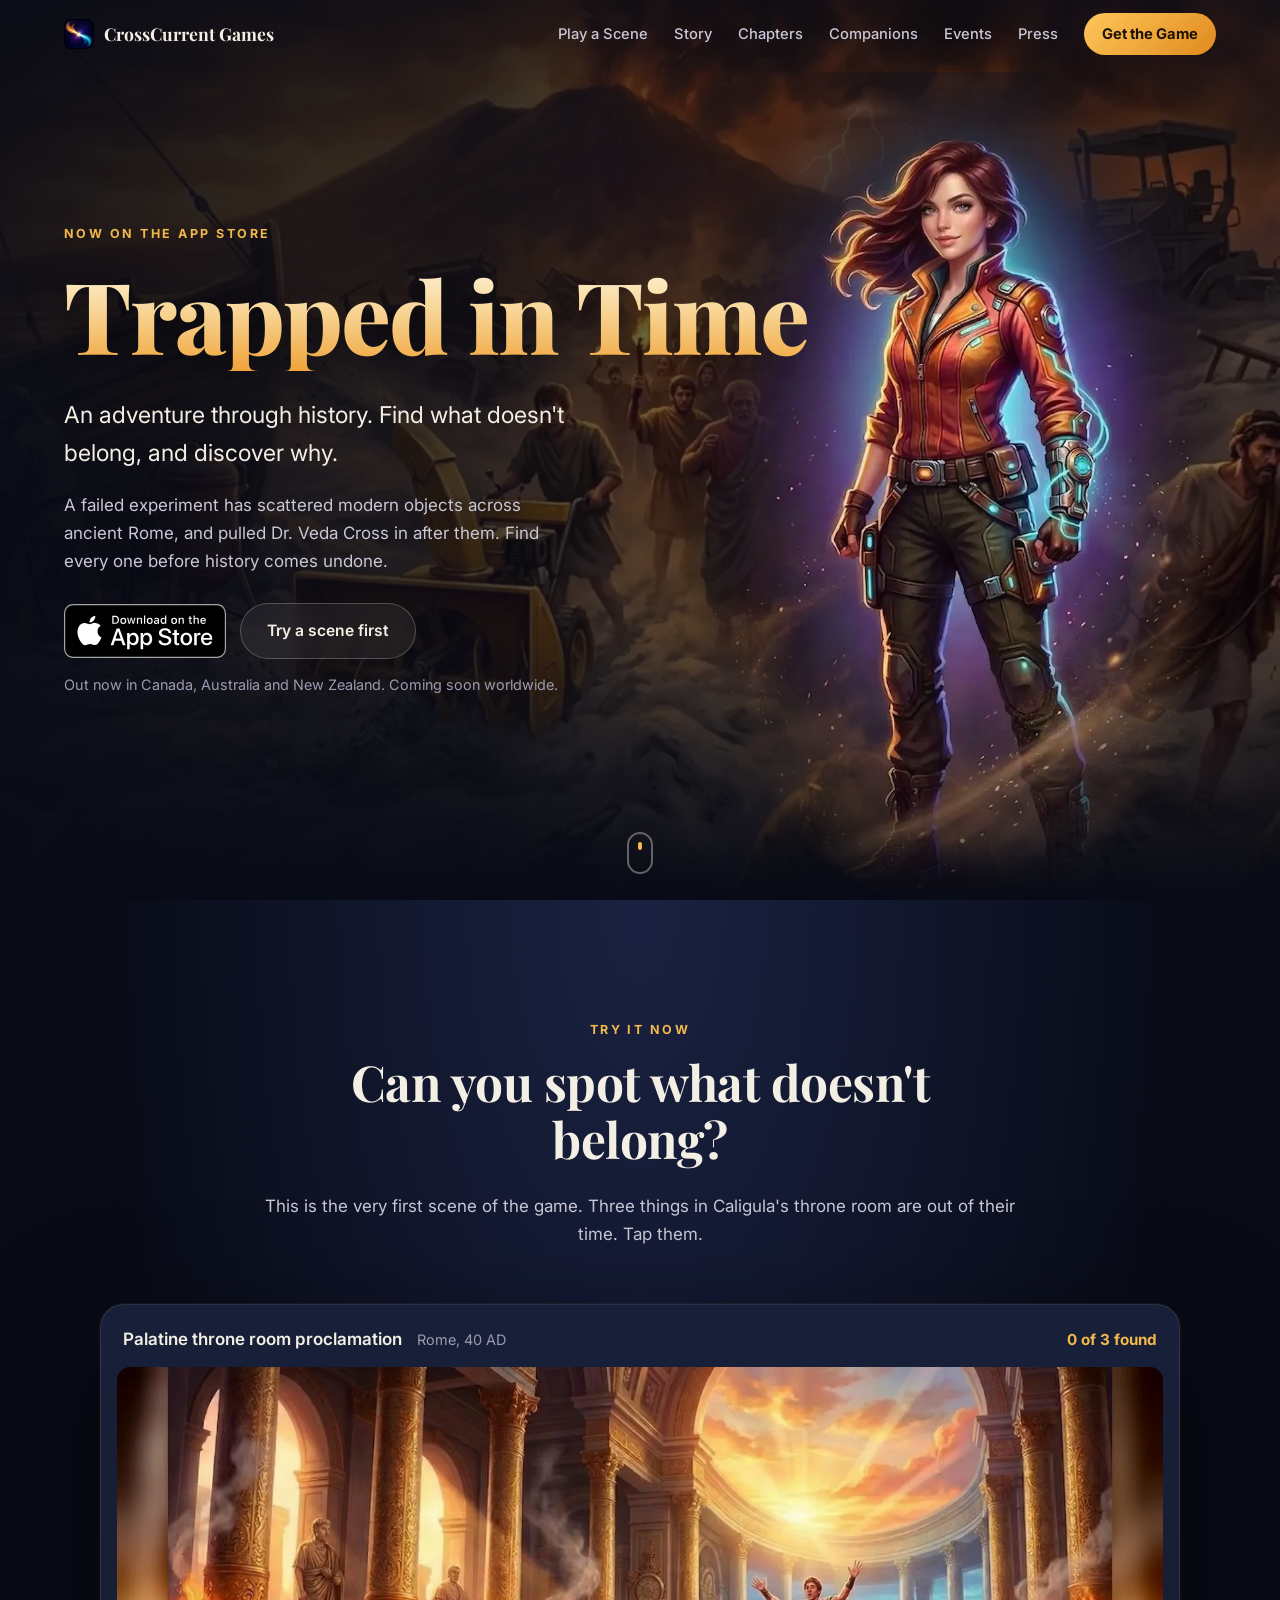
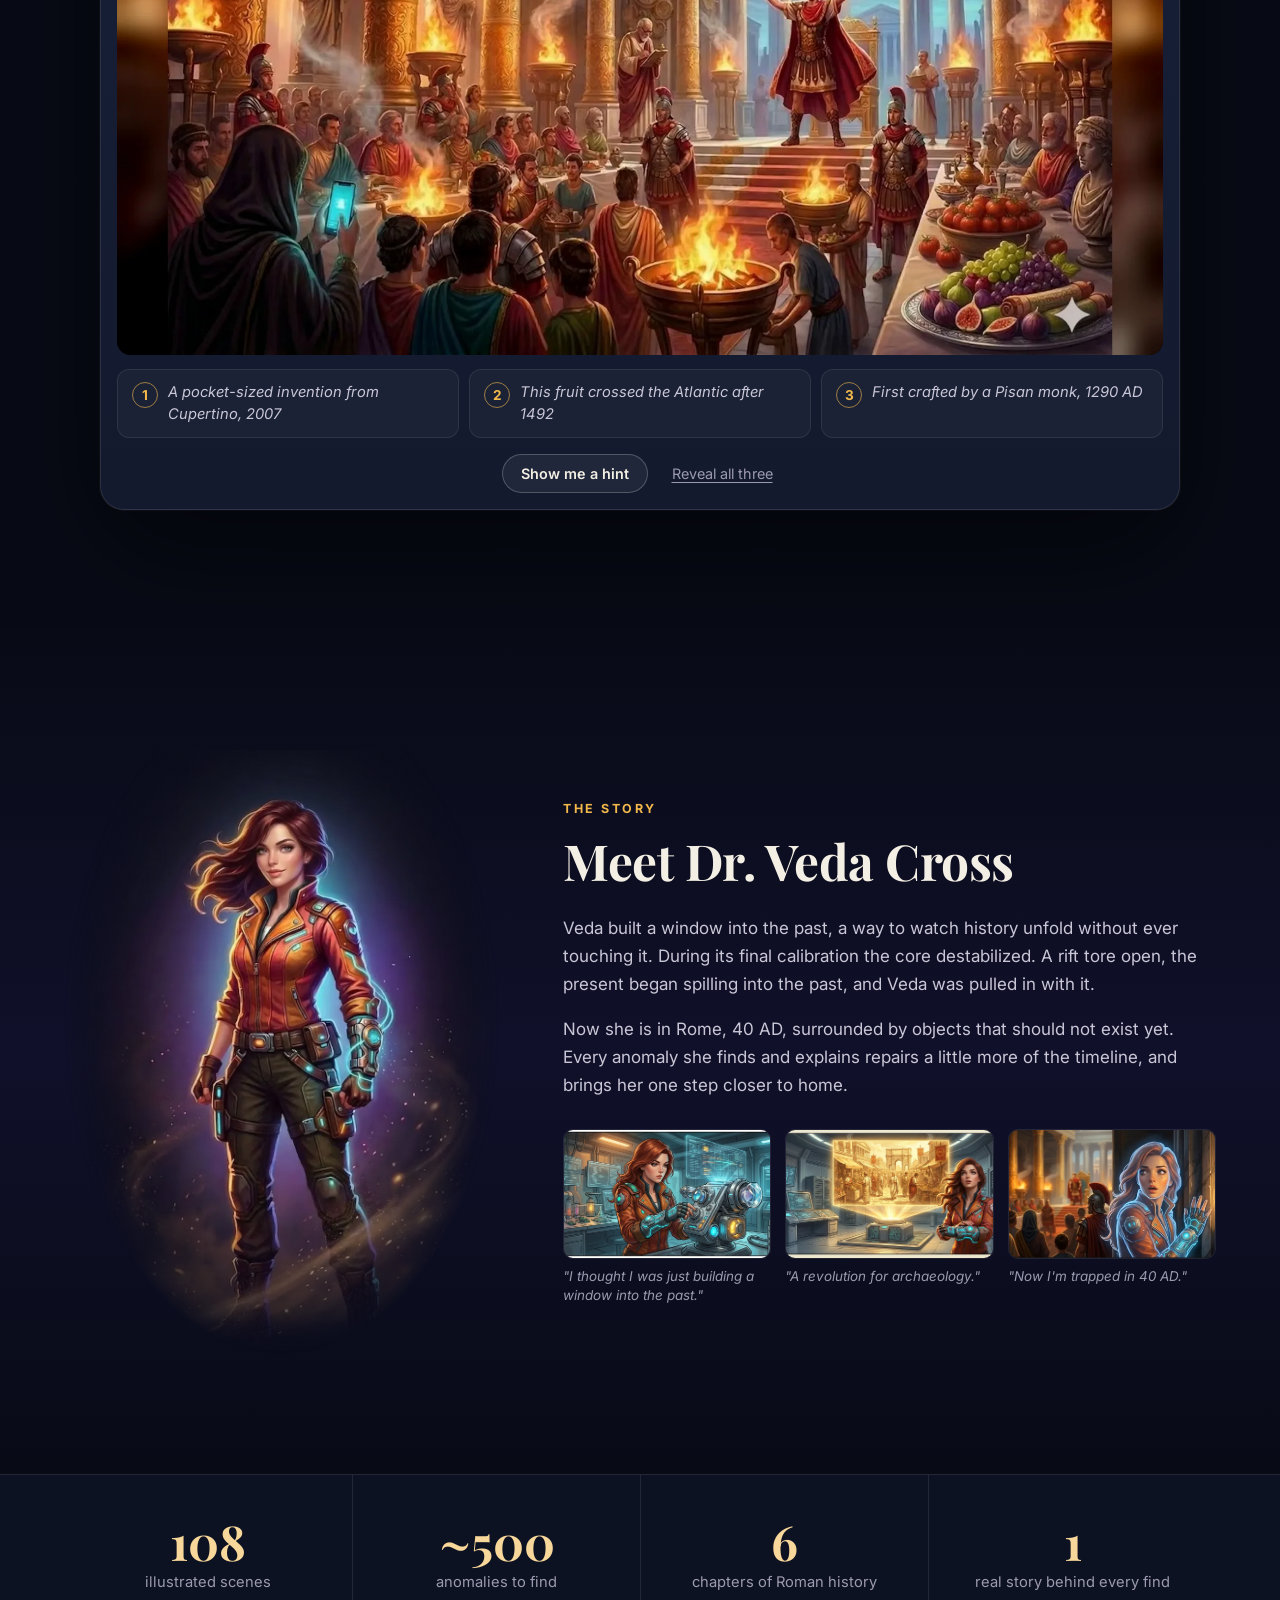
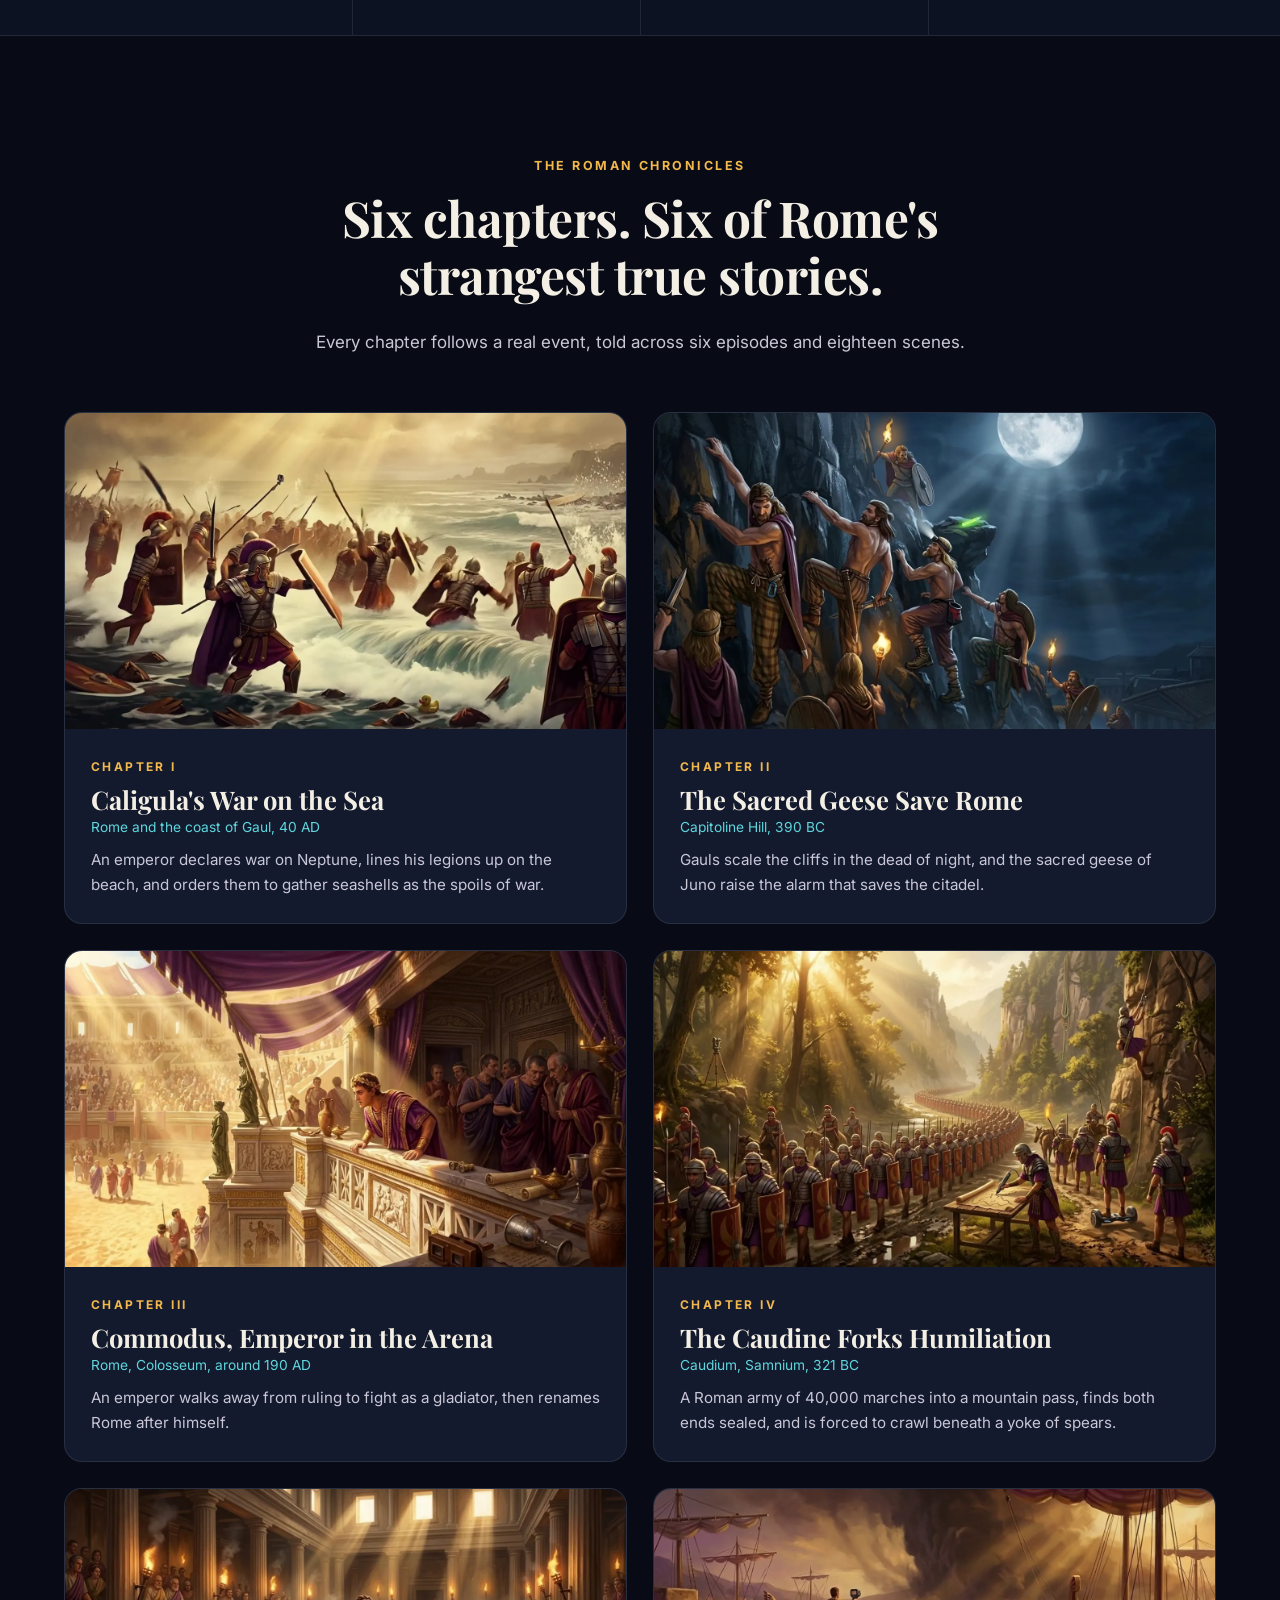
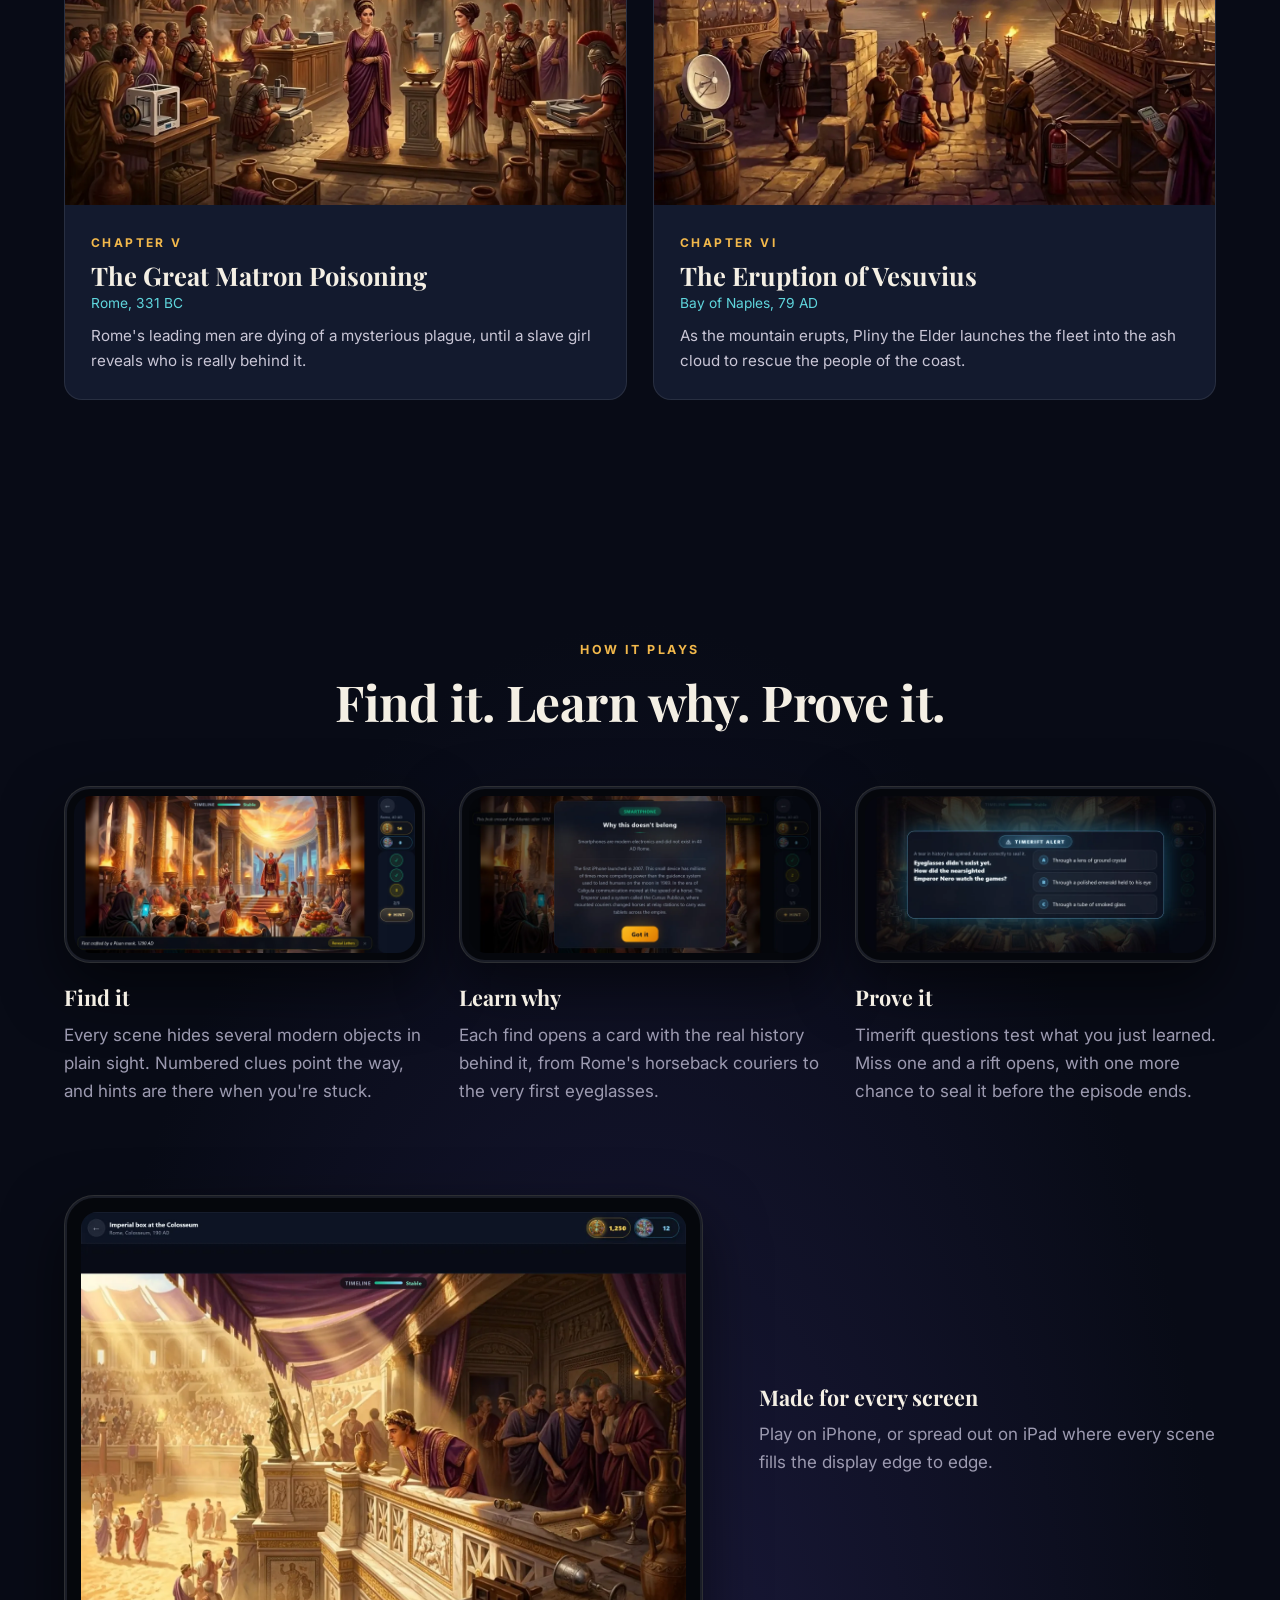
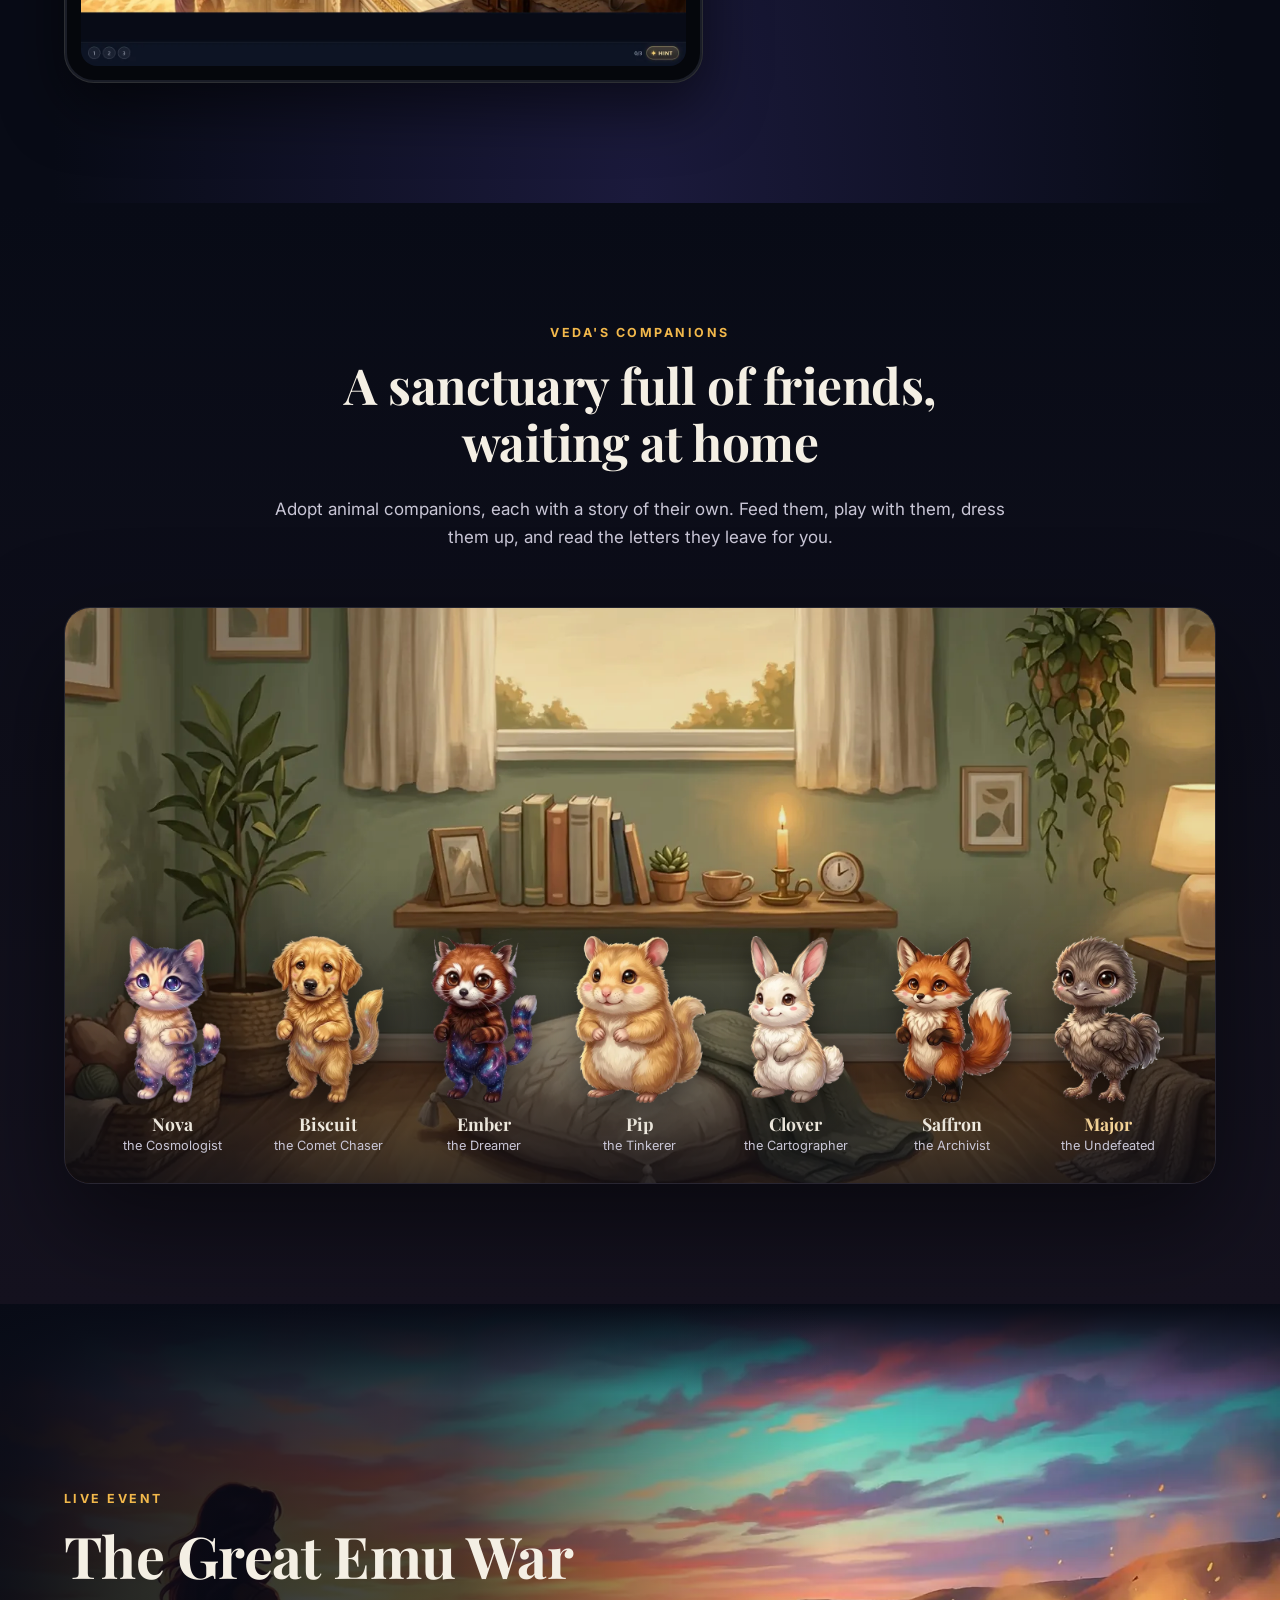
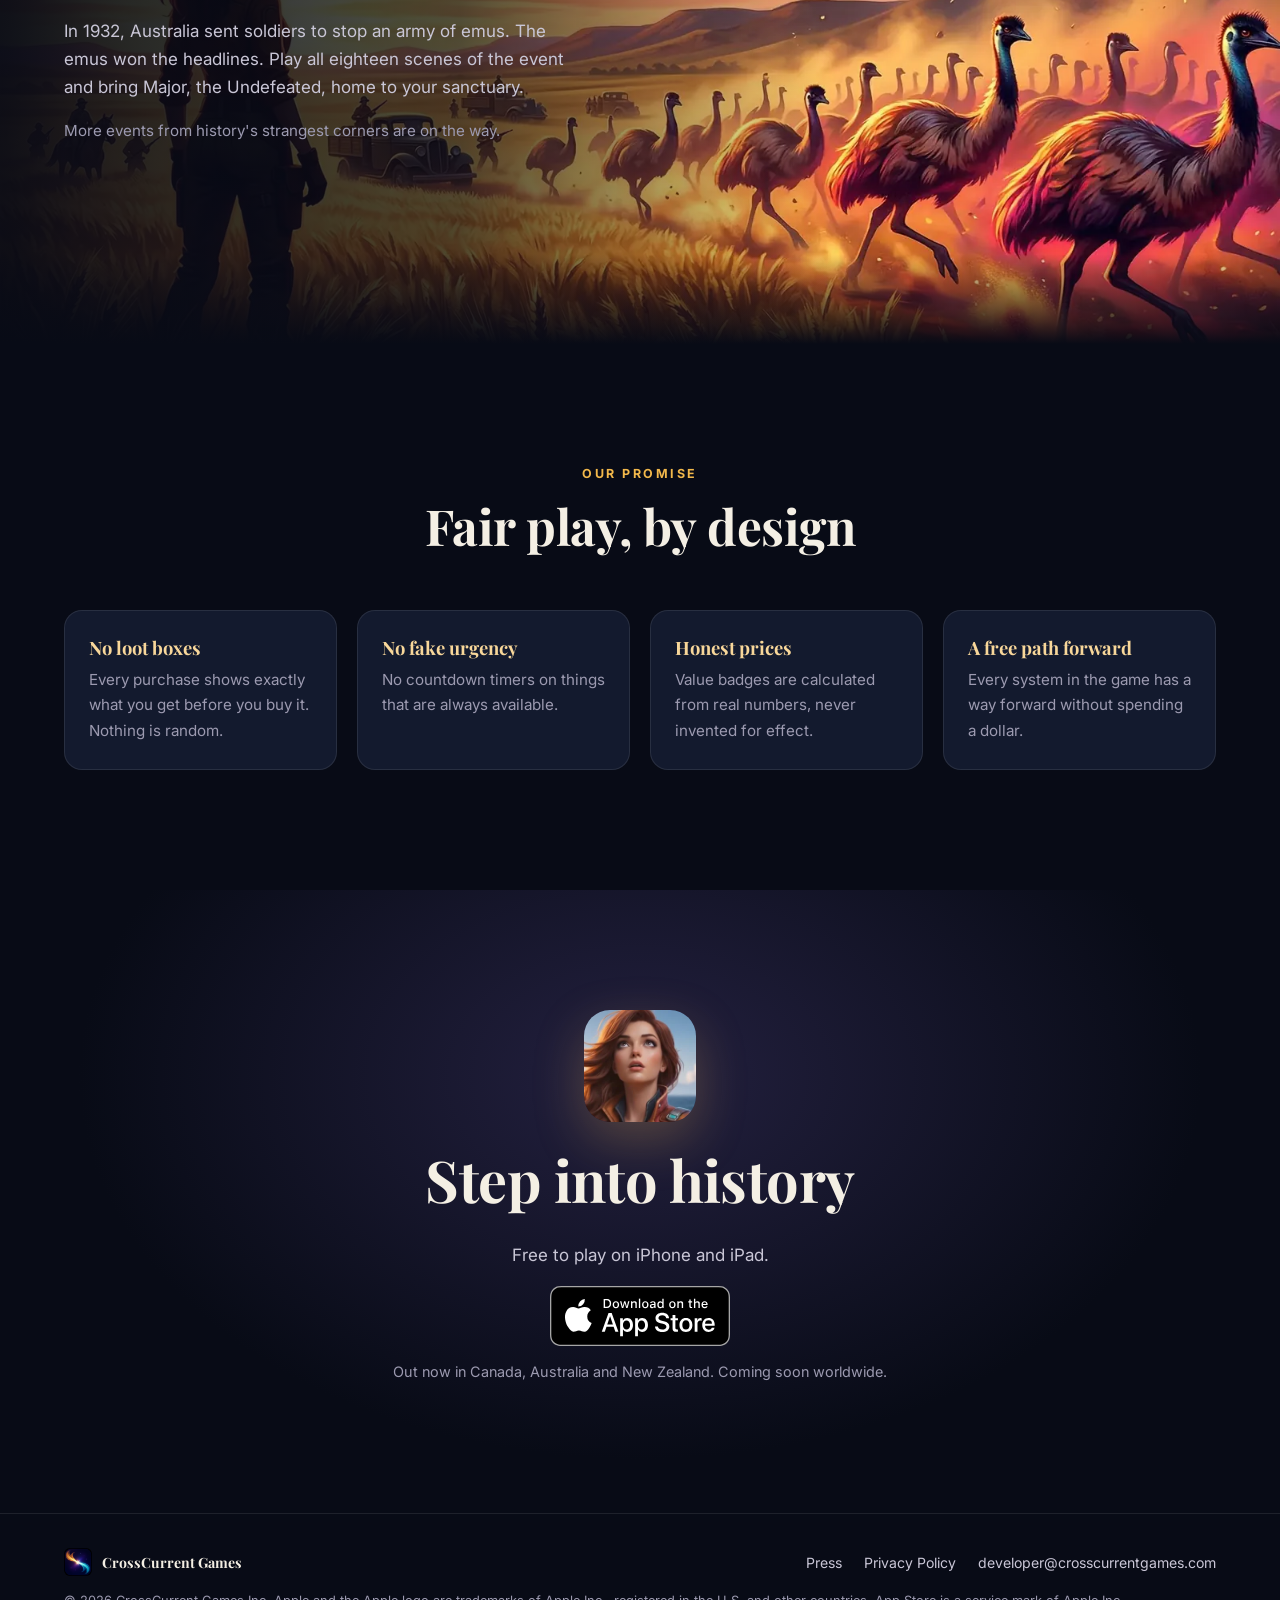
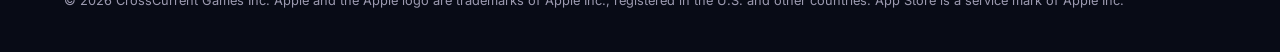
==== commit d736d8aa: "Animate the demo scene, with tap areas that follow the footage The demo showed a still of the throne" ====
--- a/index.html
+++ b/index.html
@@ -100,6 +100,7 @@
               <source media="(max-width: 700px)" srcset="assets/media/demo-throne-room-sm.webp" />
               <img src="assets/media/demo-throne-room.webp" alt="Emperor Caligula addresses his court in a golden throne room, with three modern objects hidden in the crowd" width="1920" height="1080" draggable="false" />
             </picture>
+            <video class="demo-video" id="demo-video" muted loop playsinline preload="none" aria-hidden="true" data-src="assets/media/demo-throne-room.mp4" data-src-small="assets/media/demo-throne-room-sm.mp4"></video>
             <div class="demo-marks" id="demo-marks"></div>
           </div>
           <ol class="demo-clues" id="demo-clues"></ol>
--- a/assets/site.css
+++ b/assets/site.css
@@ -202,6 +202,10 @@
   background: #000;
 }
 .demo-stage img { width: 100%; height: 100%; object-fit: cover; }
+/* The scene loop plays over its own first frame, so the still shows at once
+   and the motion fades in when the video is ready. */
+.demo-video { position: absolute; inset: 0; width: 100%; height: 100%; object-fit: cover; opacity: 0; transition: opacity 0.5s ease; pointer-events: none; }
+.demo-video.playing { opacity: 1; }
 .demo-marks { position: absolute; inset: 0; pointer-events: none; }
 .mark-found {
   position: absolute;
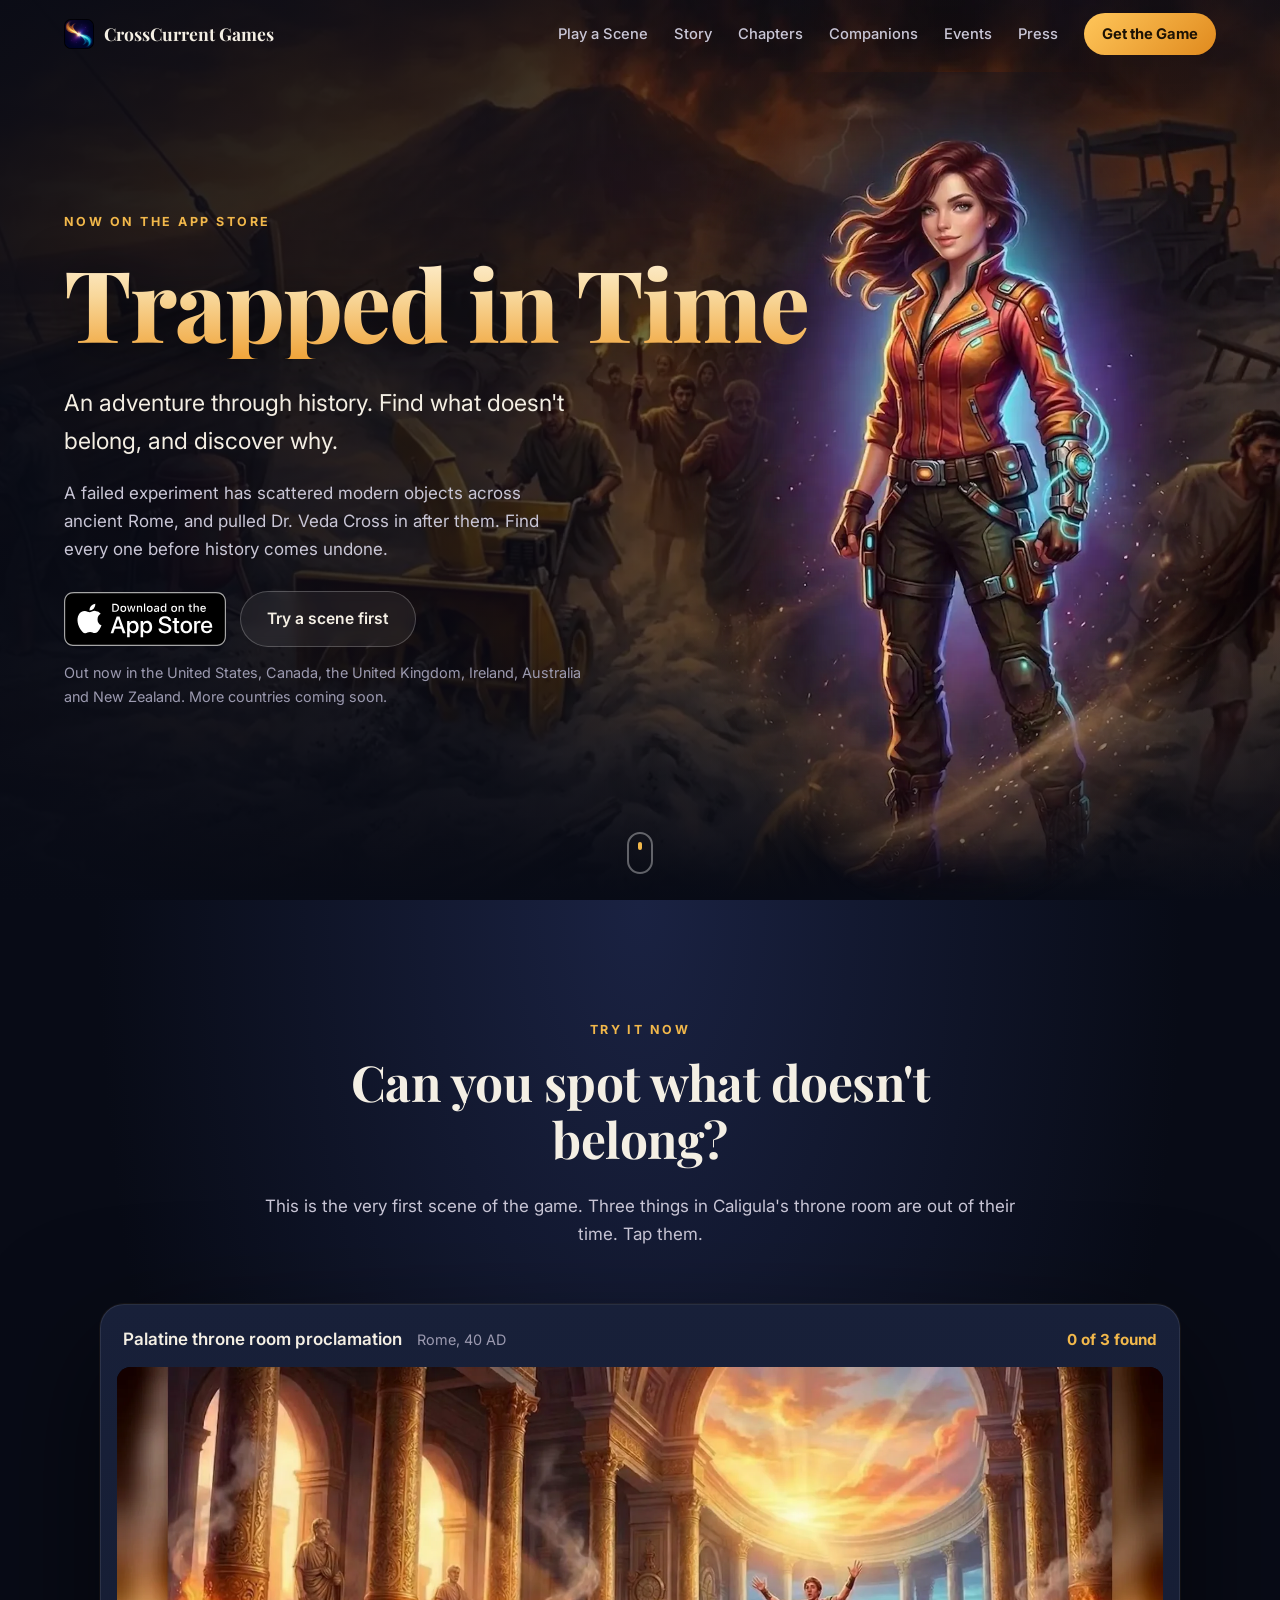
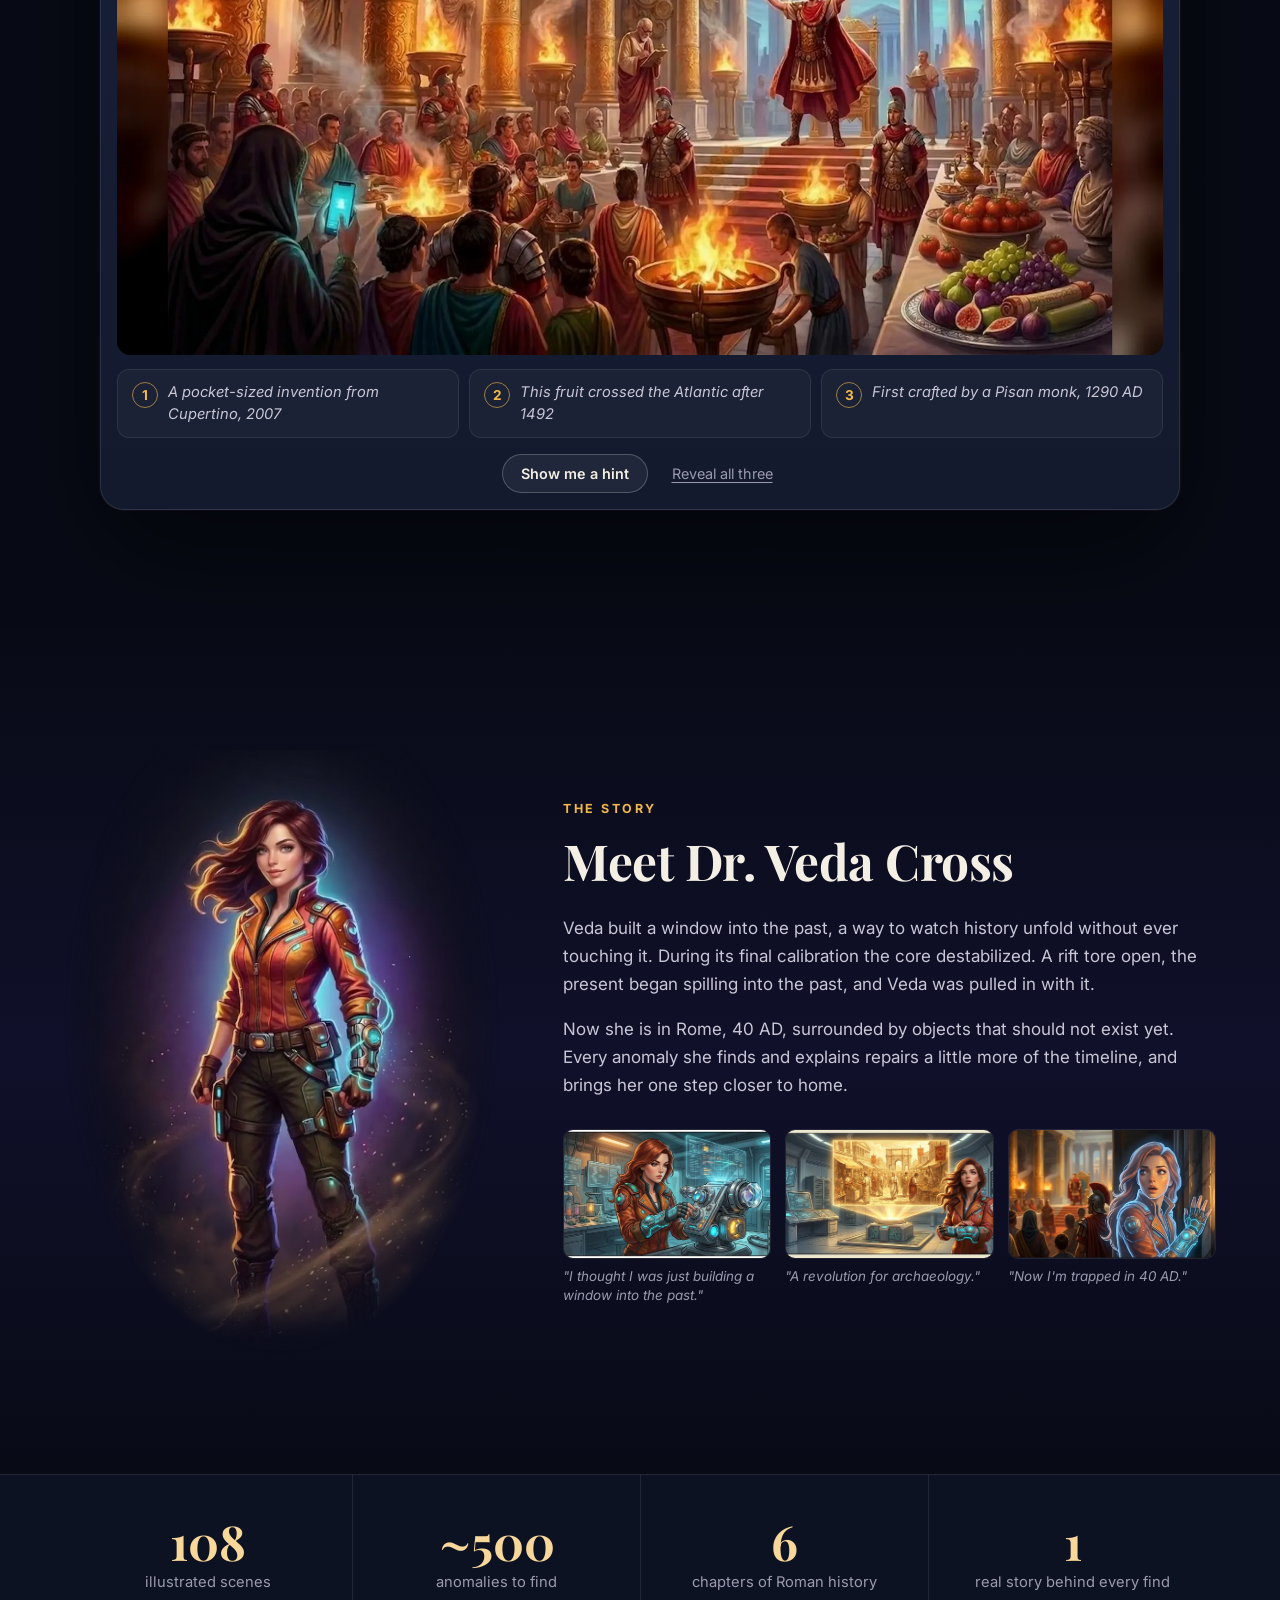
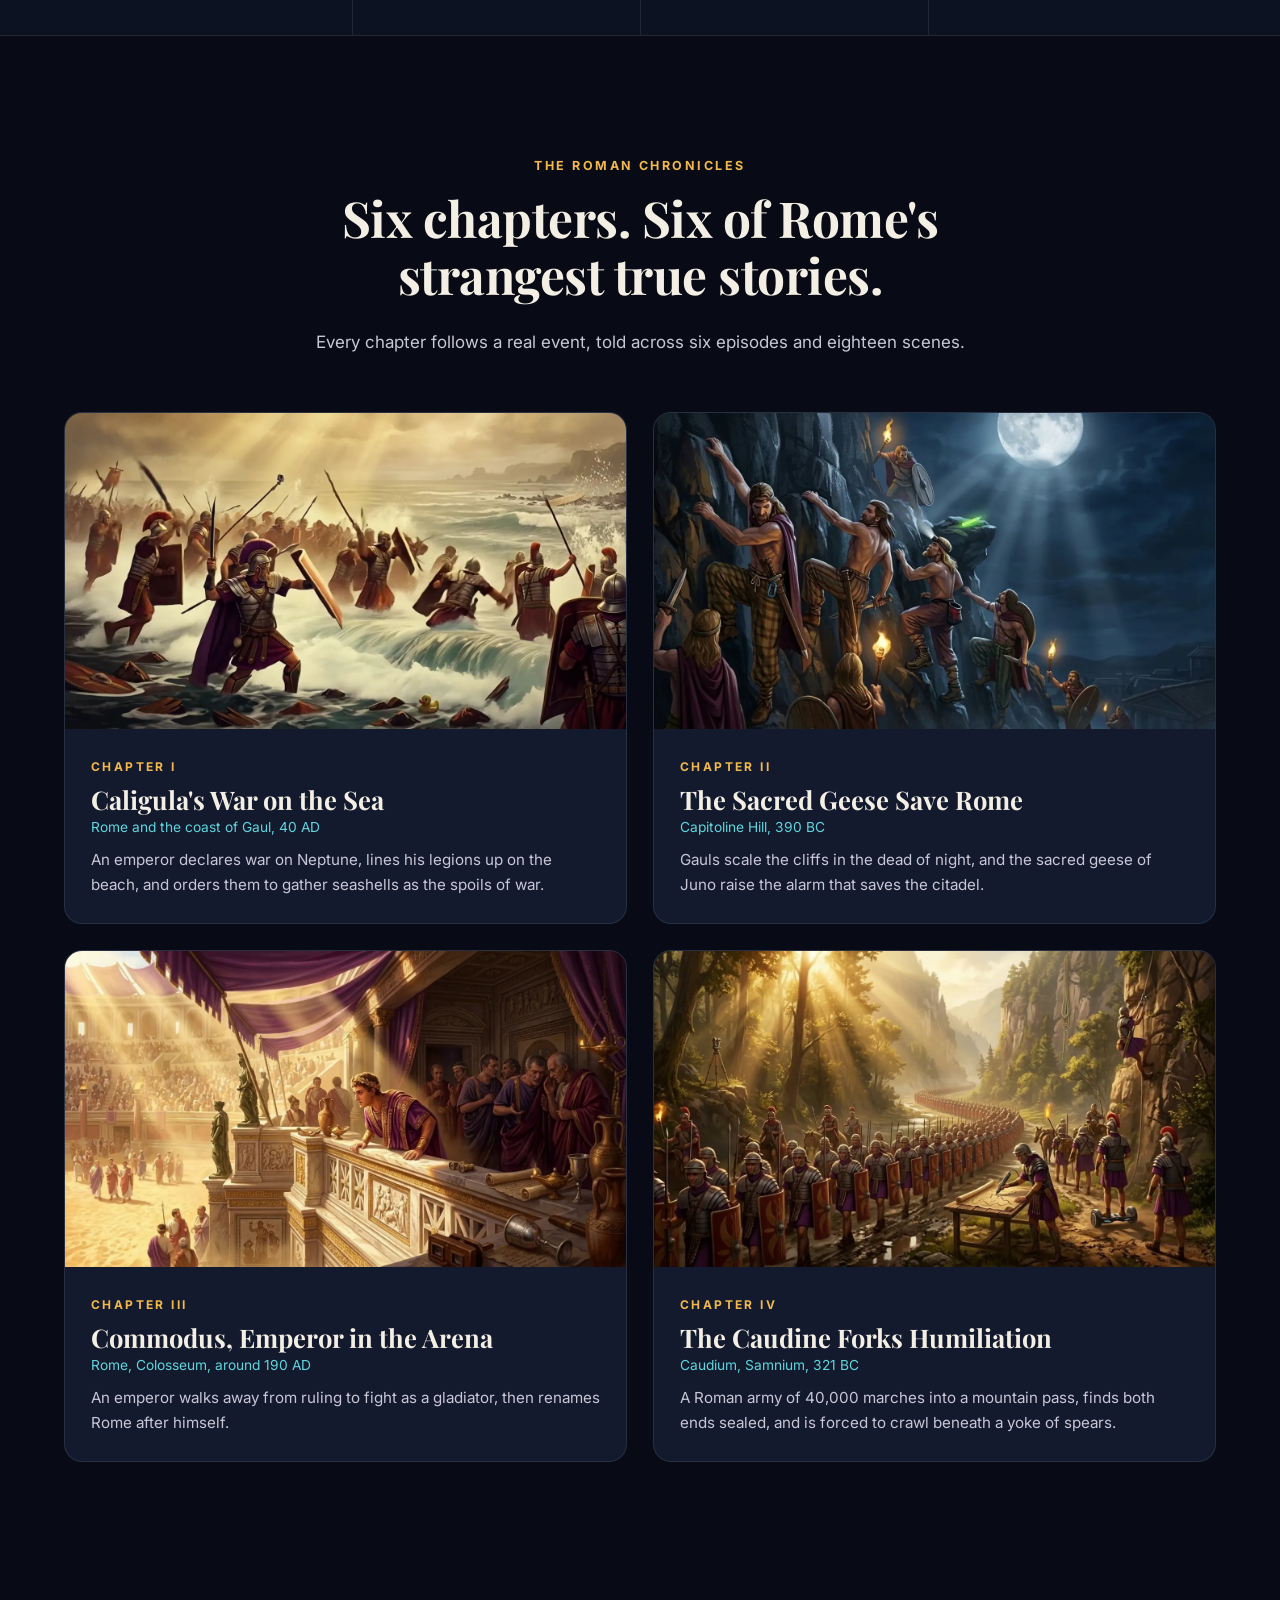
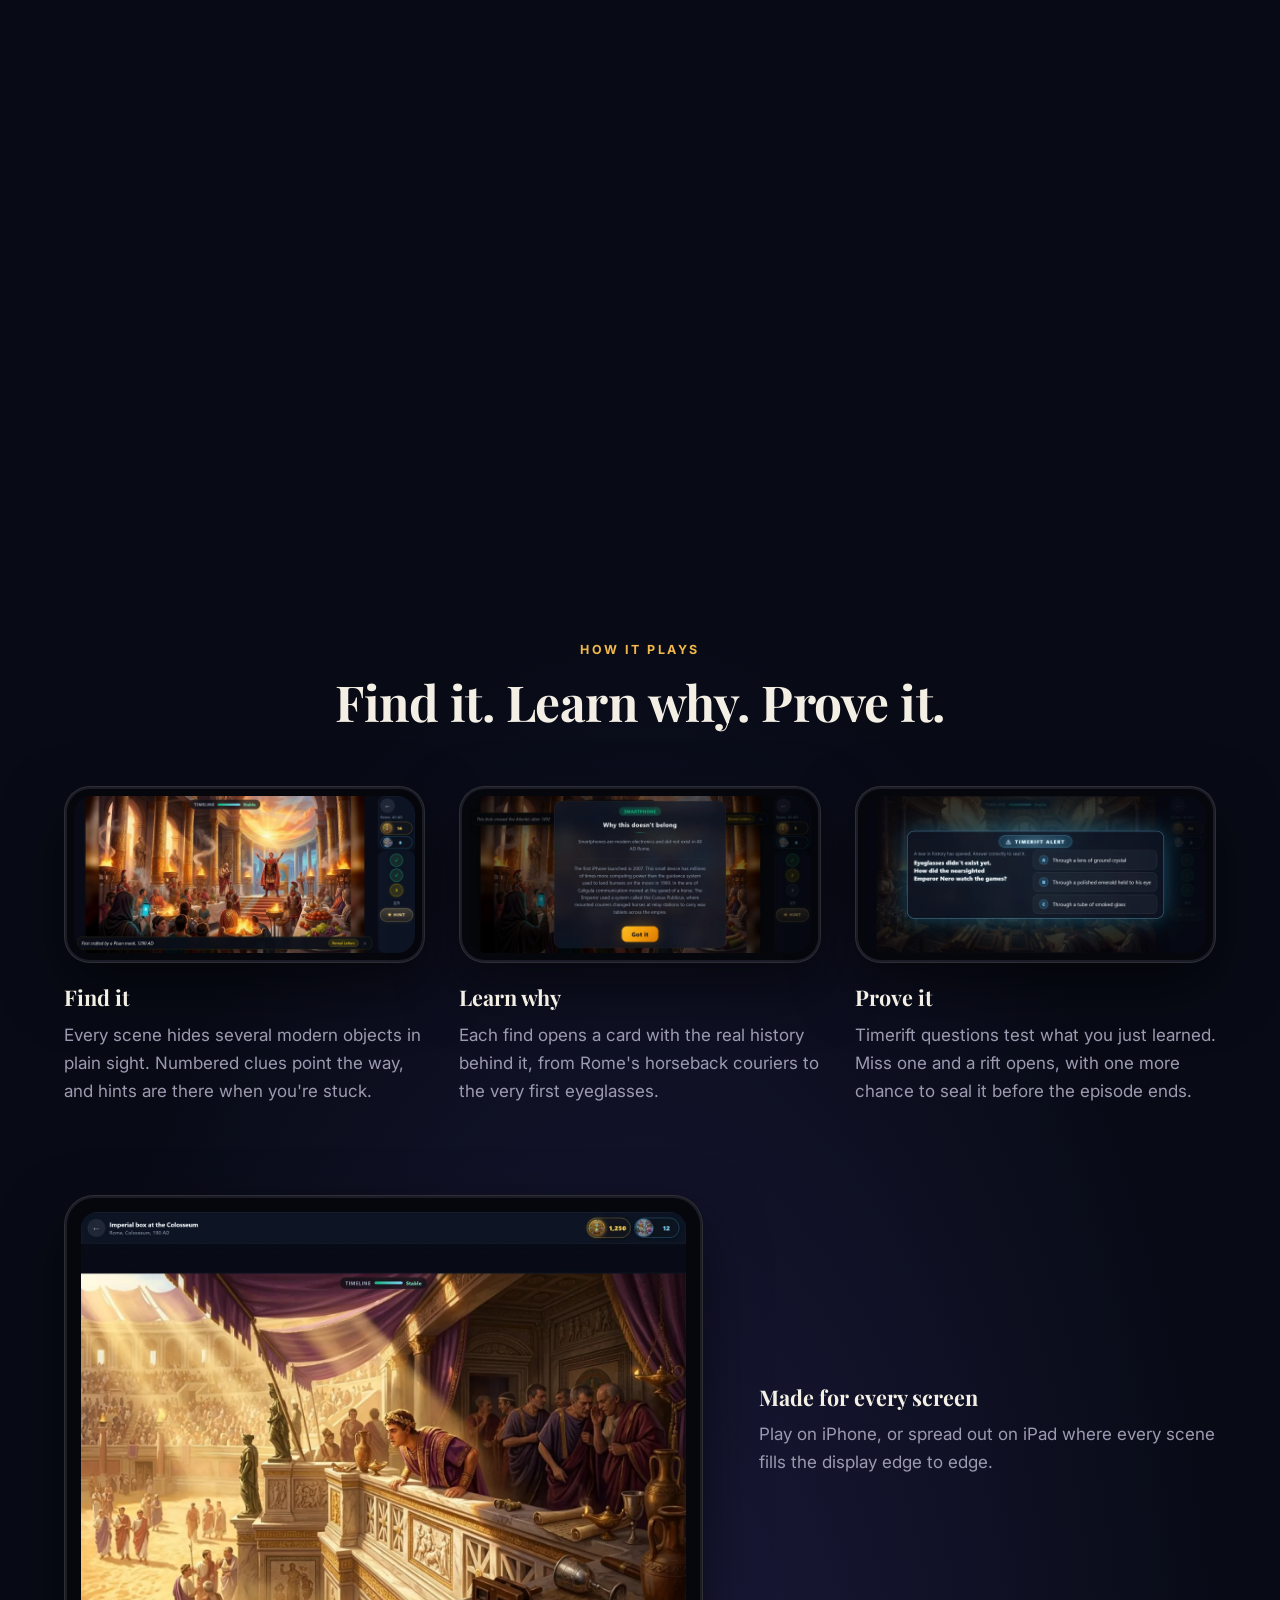
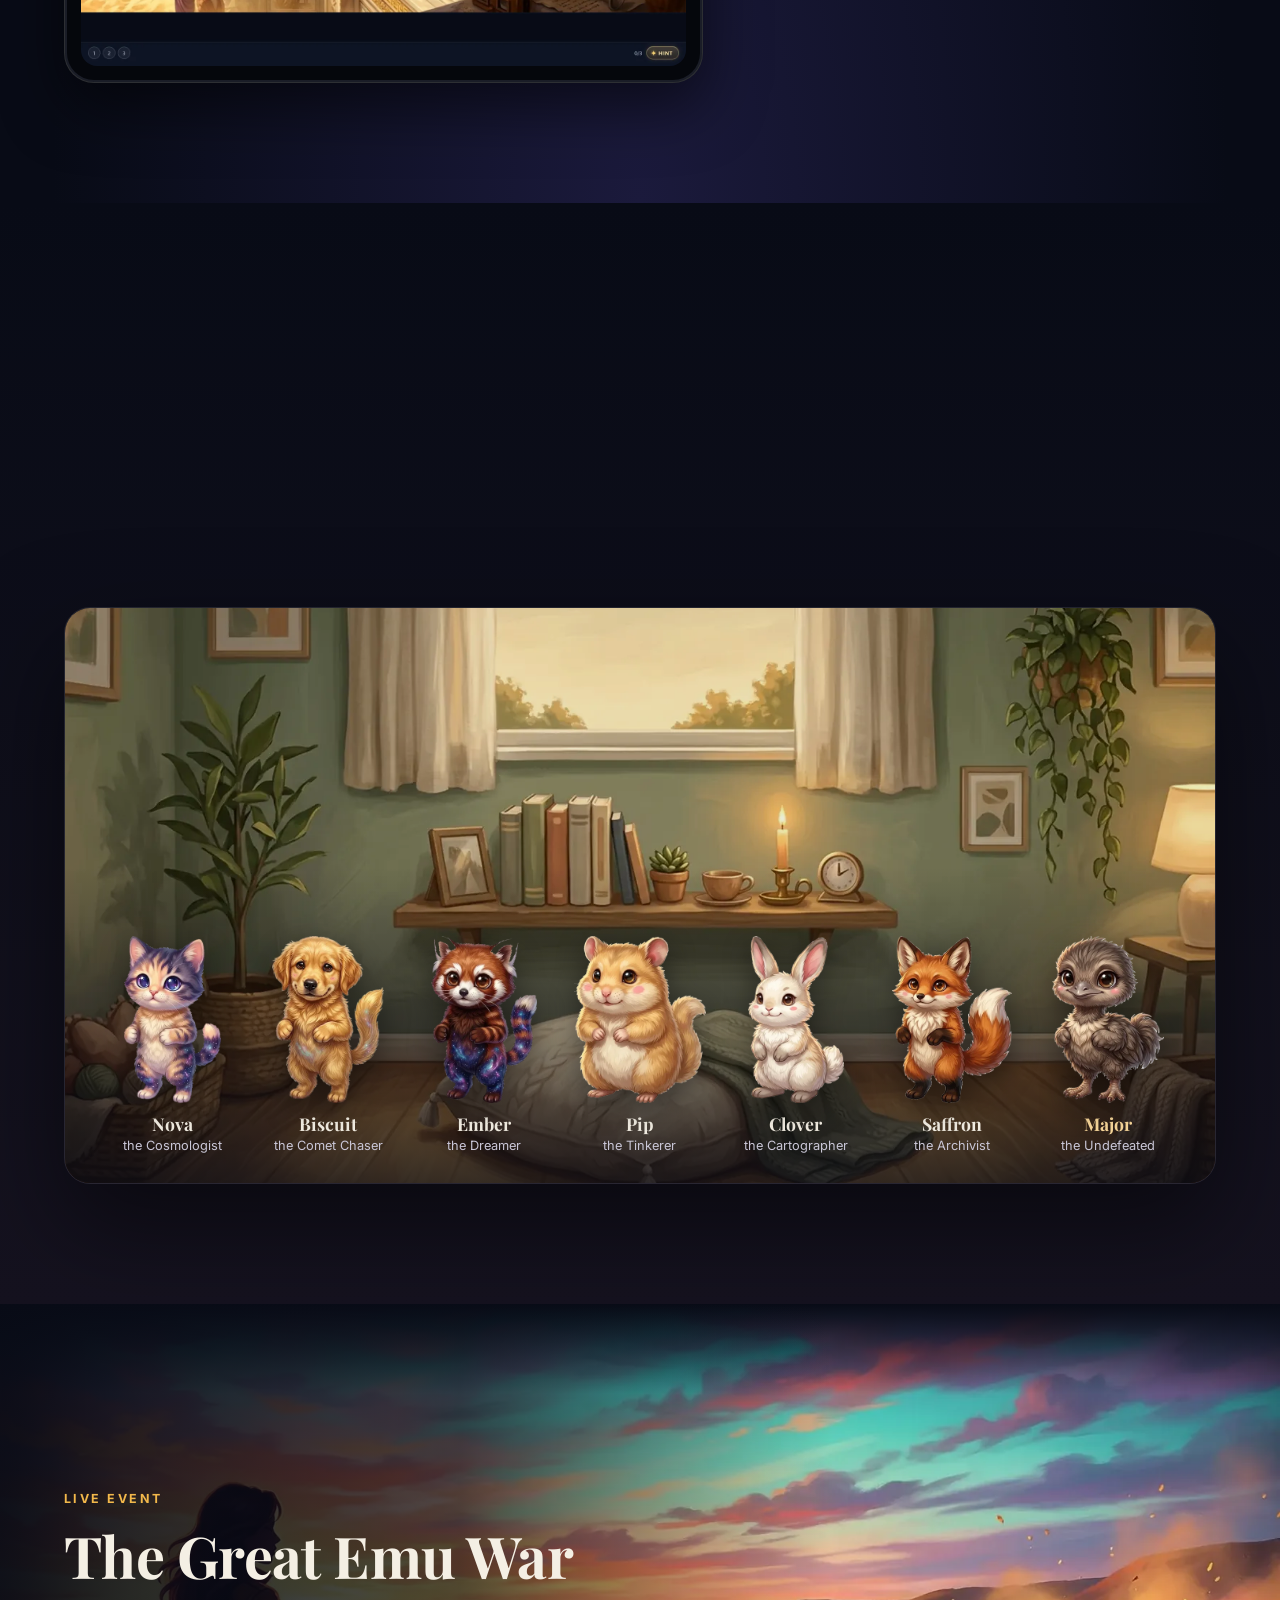
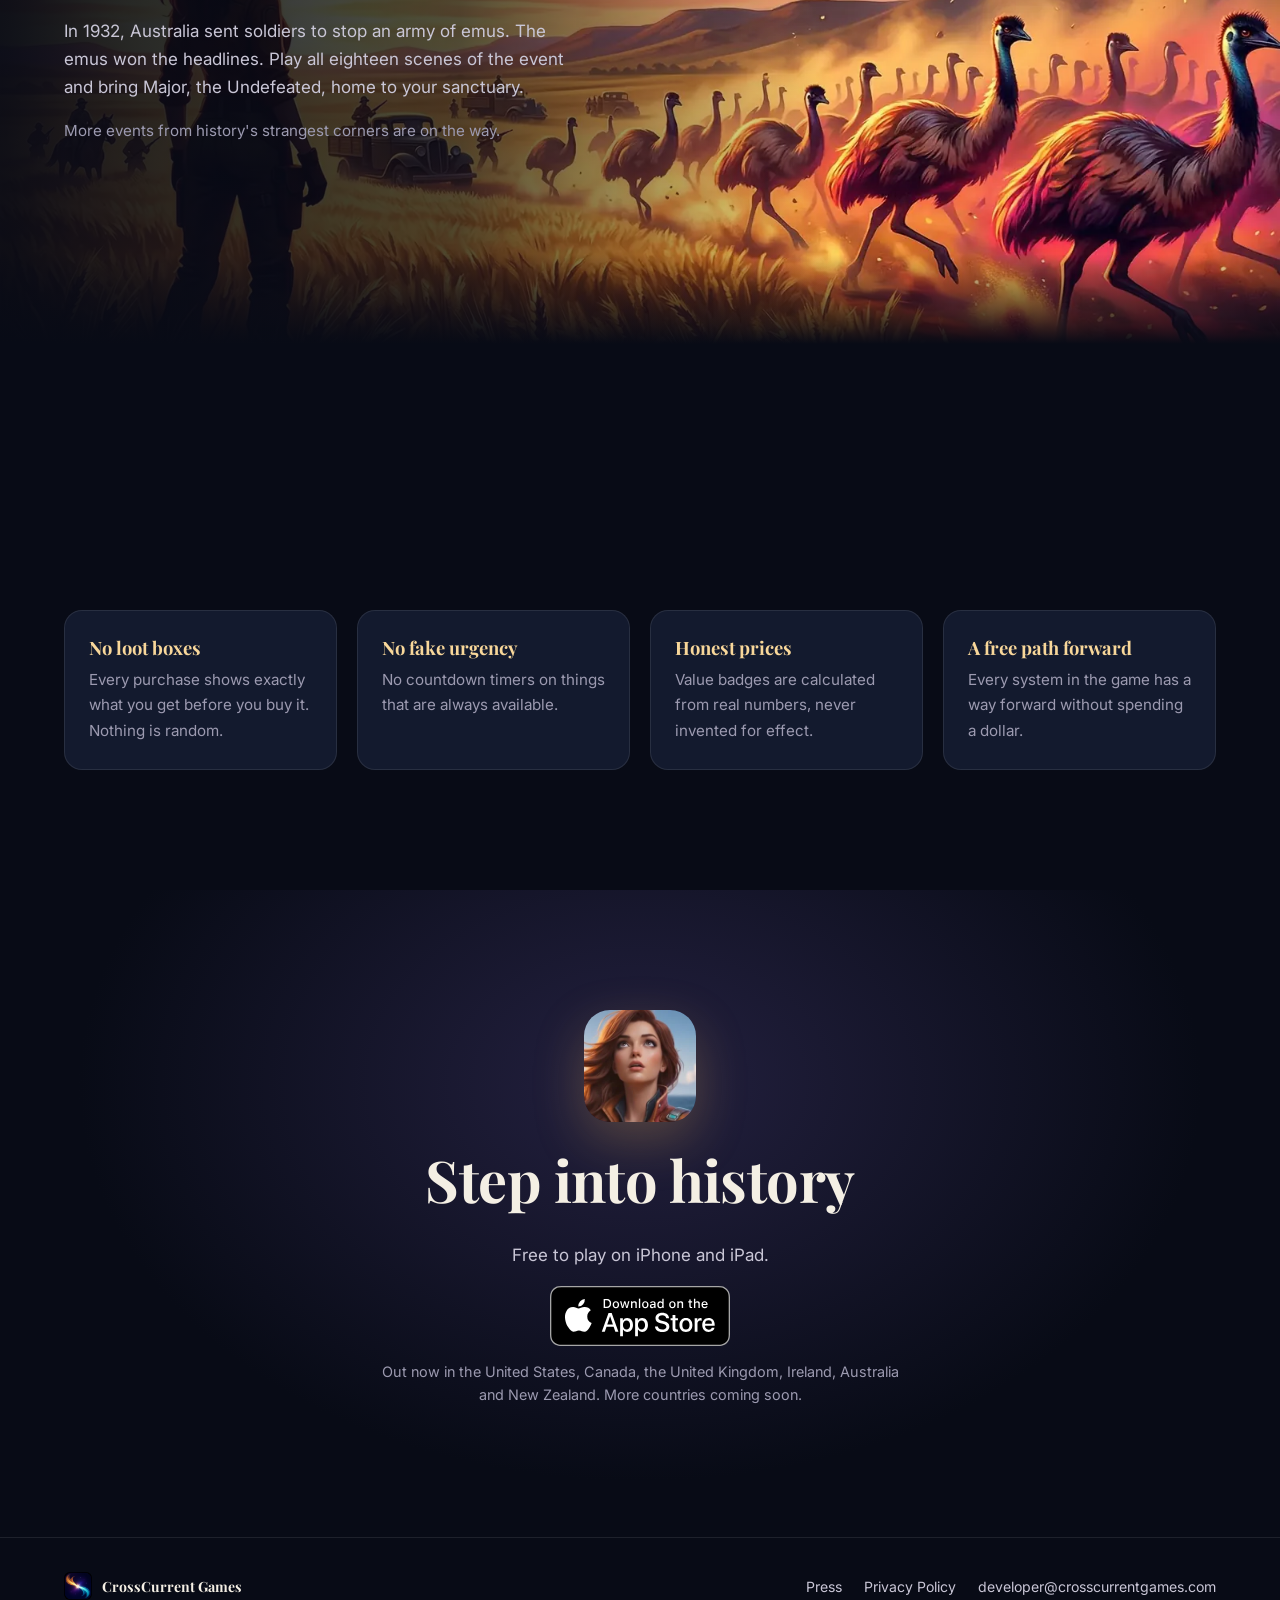
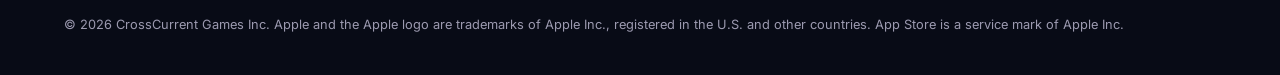
==== commit 51c1acbe: "Availability: out now in six countries (US, CA, GB, IE, AU, NZ) The hero and closing notes and the p" ====
--- a/index.html
+++ b/index.html
@@ -73,7 +73,7 @@
           <a href="https://apps.apple.com/app/id6814600221" class="app-store-badge" aria-label="Download Trapped in Time on the App Store"><img src="assets/images/app-store-badge.svg" alt="Download on the App Store" width="162" height="54" /></a>
           <a href="#demo" class="btn btn-ghost">Try a scene first</a>
         </div>
-        <p class="availability-note">Out now in Canada, Australia and New Zealand. Coming soon worldwide.</p>
+        <p class="availability-note">Out now in the United States, Canada, the United Kingdom, Ireland, Australia and New Zealand. More countries coming soon.</p>
       </div>
       <a href="#demo" class="scroll-cue" aria-label="Scroll to the demo"><span></span></a>
     </section>
@@ -345,7 +345,7 @@
         <h2>Step into history</h2>
         <p>Free to play on iPhone and iPad.</p>
         <a href="https://apps.apple.com/app/id6814600221" class="app-store-badge" aria-label="Download Trapped in Time on the App Store"><img src="assets/images/app-store-badge.svg" alt="Download on the App Store" width="180" height="60" /></a>
-        <p class="availability-note">Out now in Canada, Australia and New Zealand. Coming soon worldwide.</p>
+        <p class="availability-note">Out now in the United States, Canada, the United Kingdom, Ireland, Australia and New Zealand. More countries coming soon.</p>
       </div>
     </section>
 
--- a/assets/site.css
+++ b/assets/site.css
@@ -100,7 +100,7 @@
 .app-store-badge { display: inline-flex; line-height: 0; border-radius: 9px; }
 .app-store-badge img { height: 54px; width: auto; }
 
-.availability-note { font-size: 0.9rem; color: var(--ink-mute); margin: 14px 0 0; }
+.availability-note { font-size: 0.9rem; color: var(--ink-mute); margin: 14px 0 0; max-width: 520px; }
 
 /* ---------- Header ---------- */
 
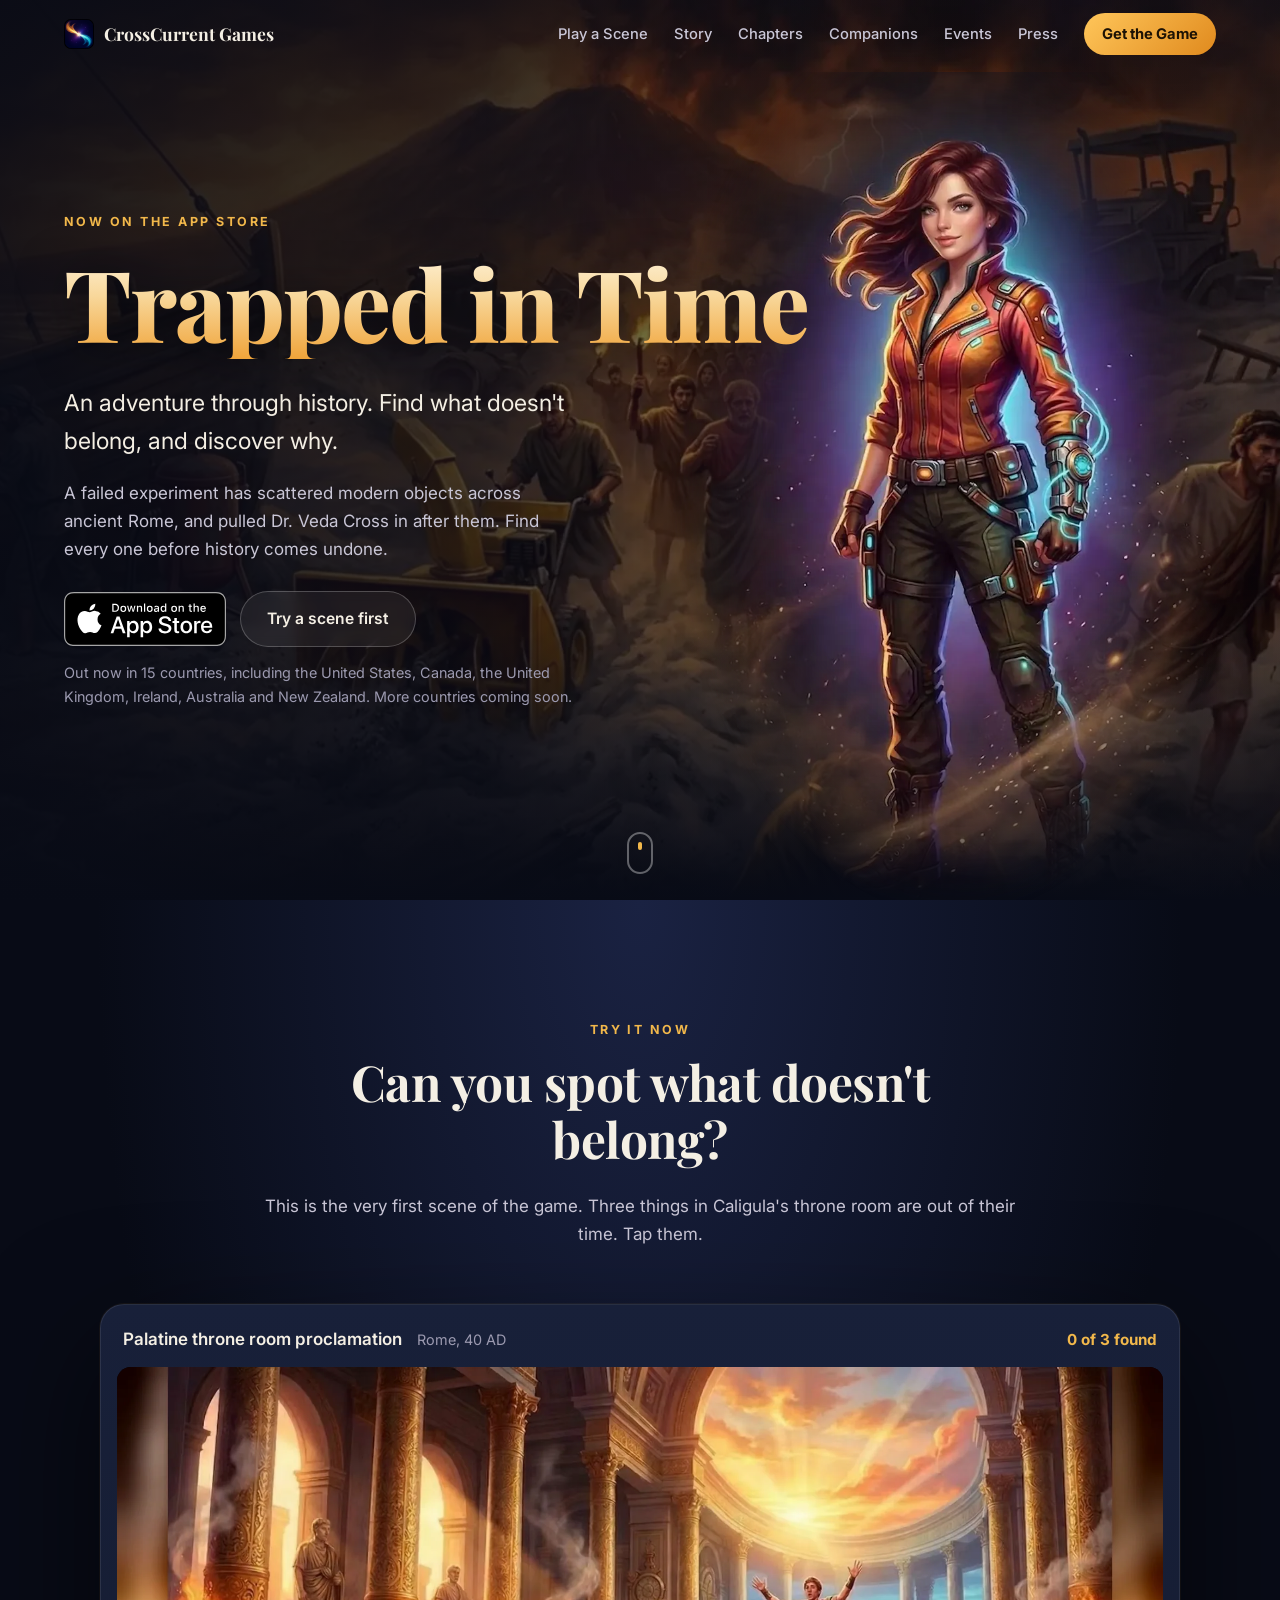
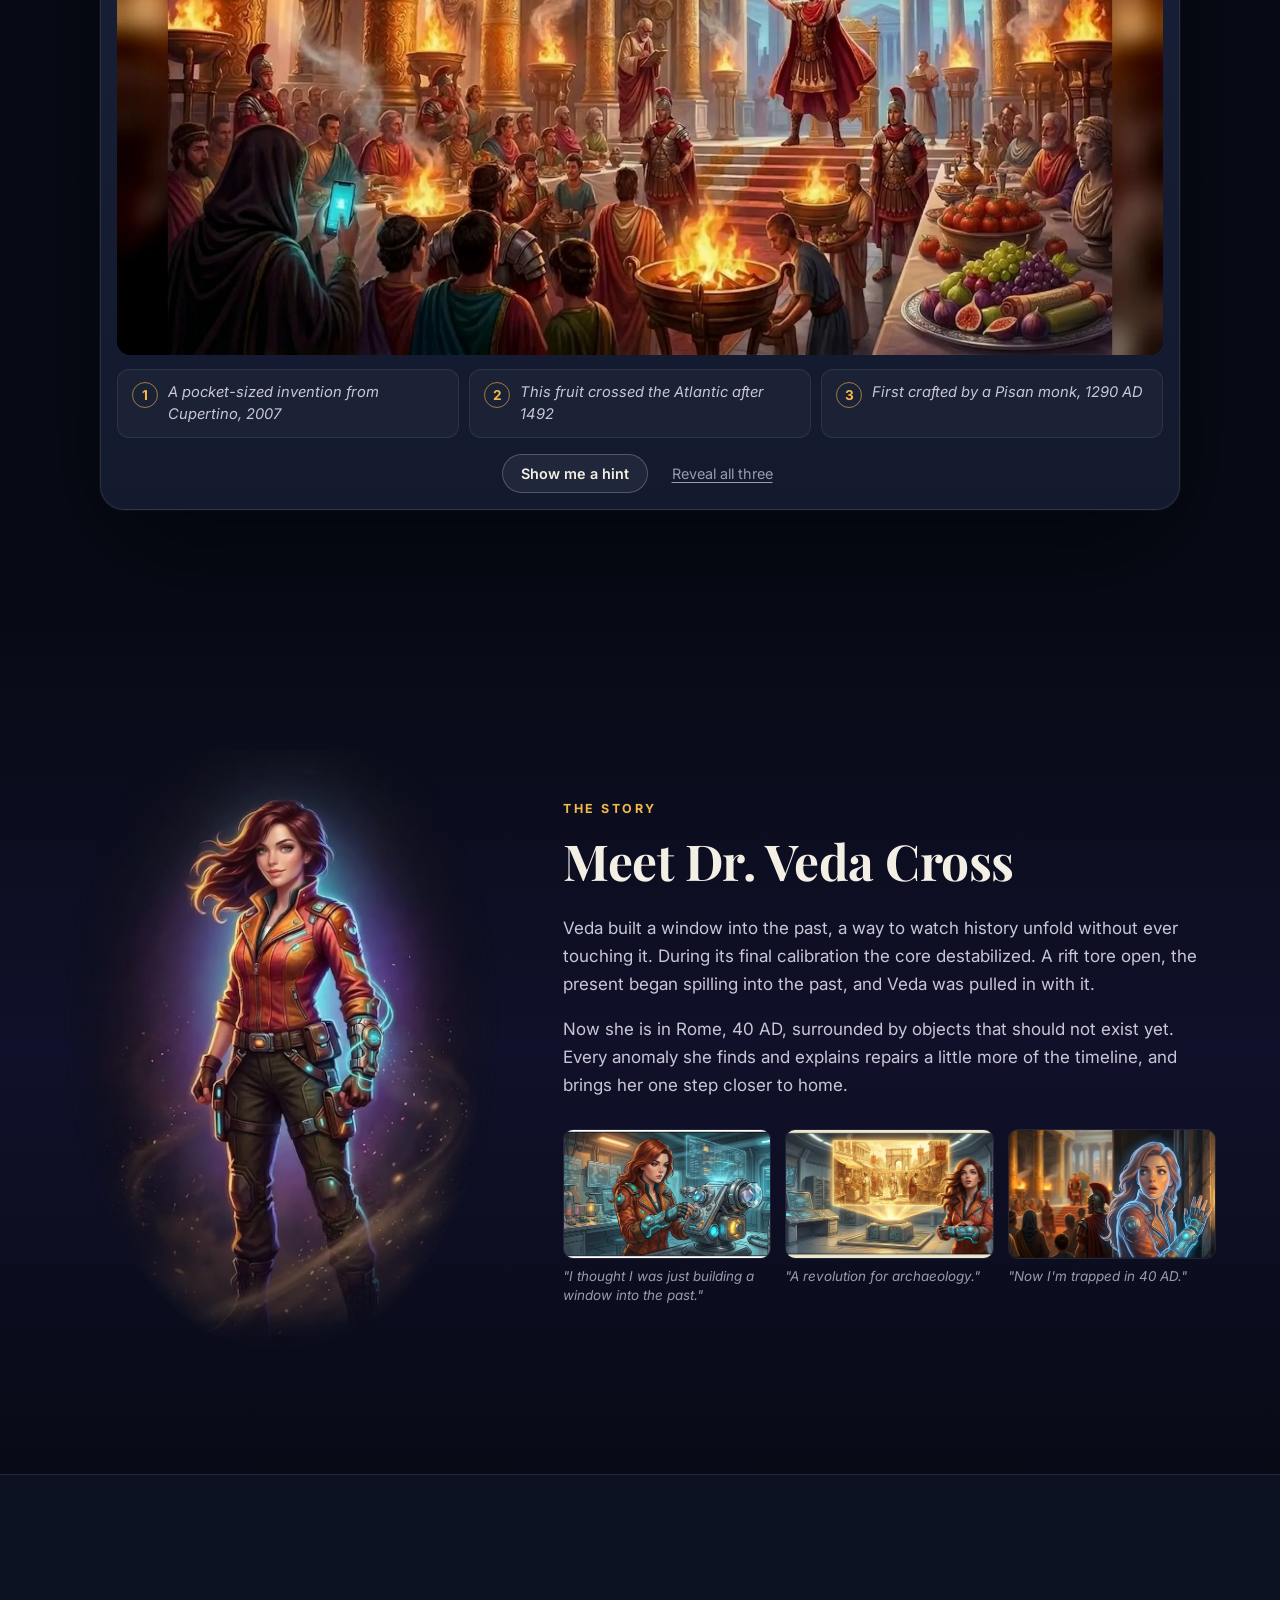
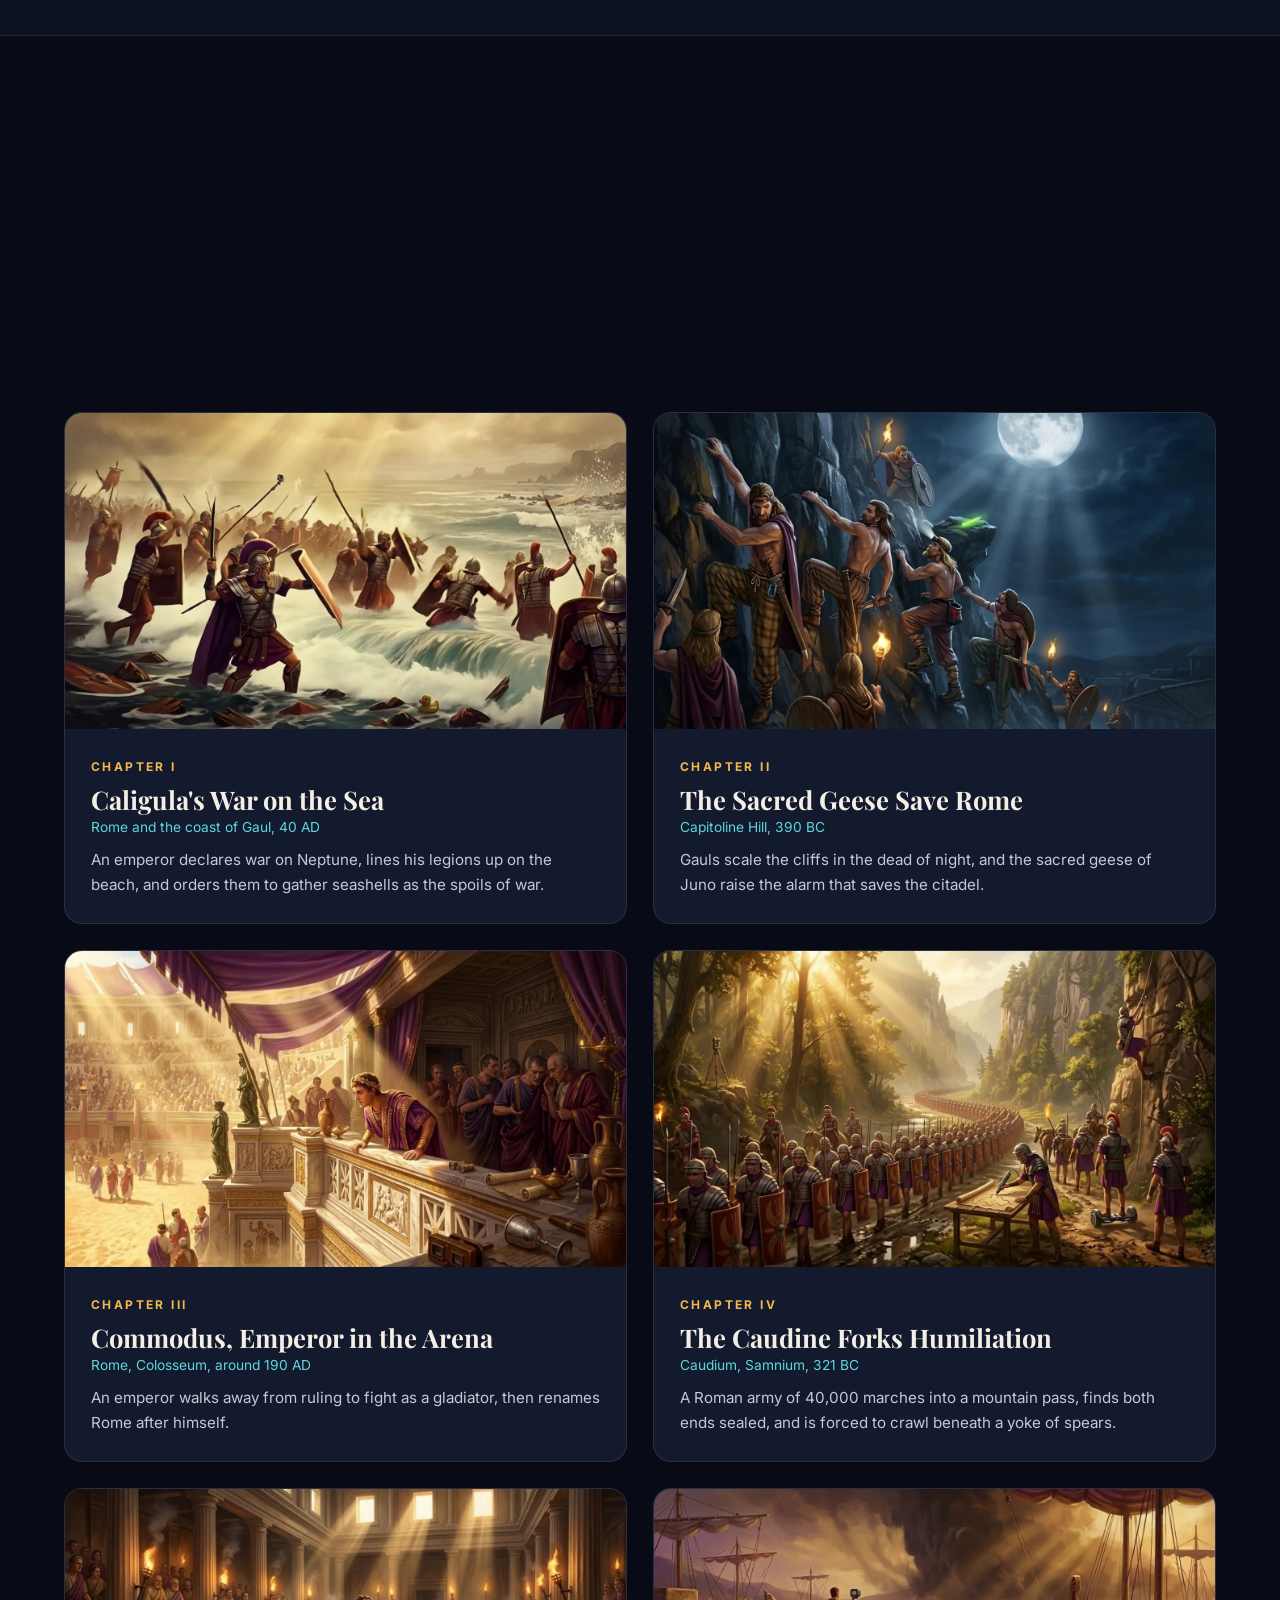
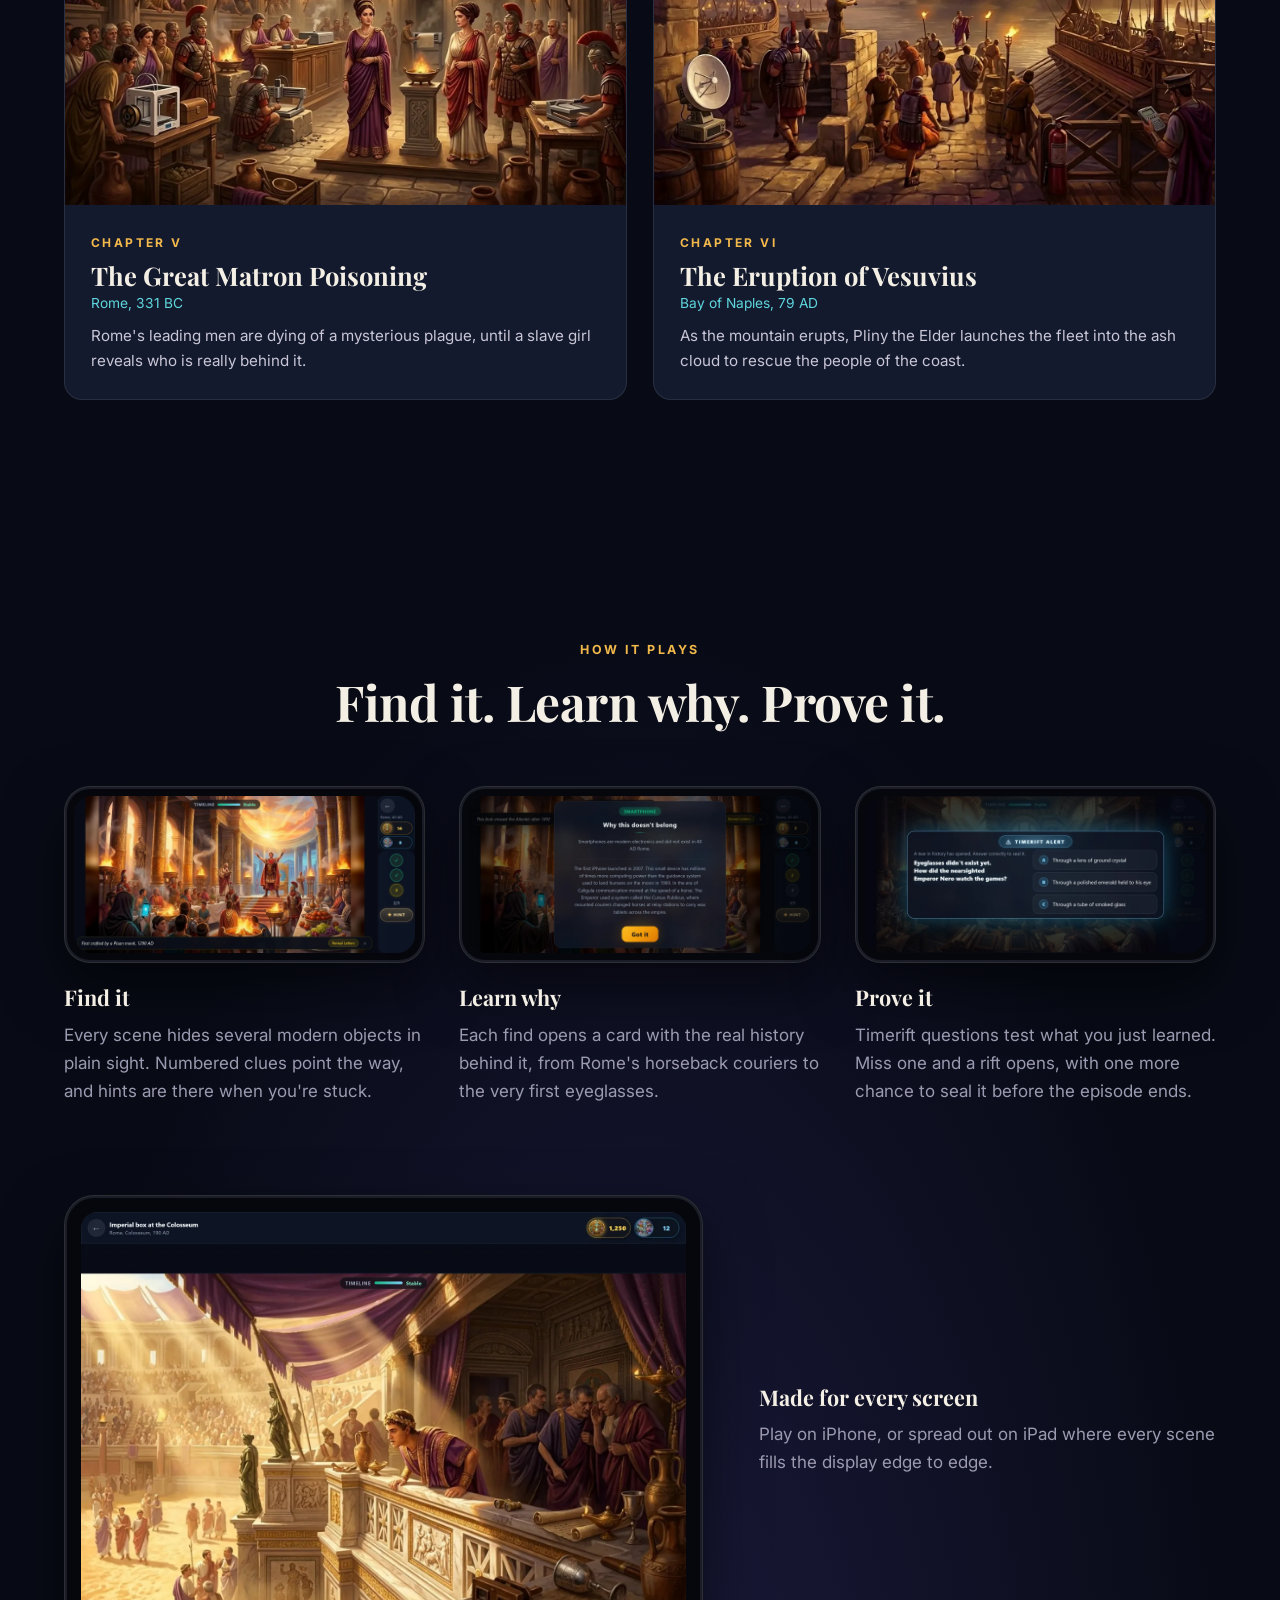
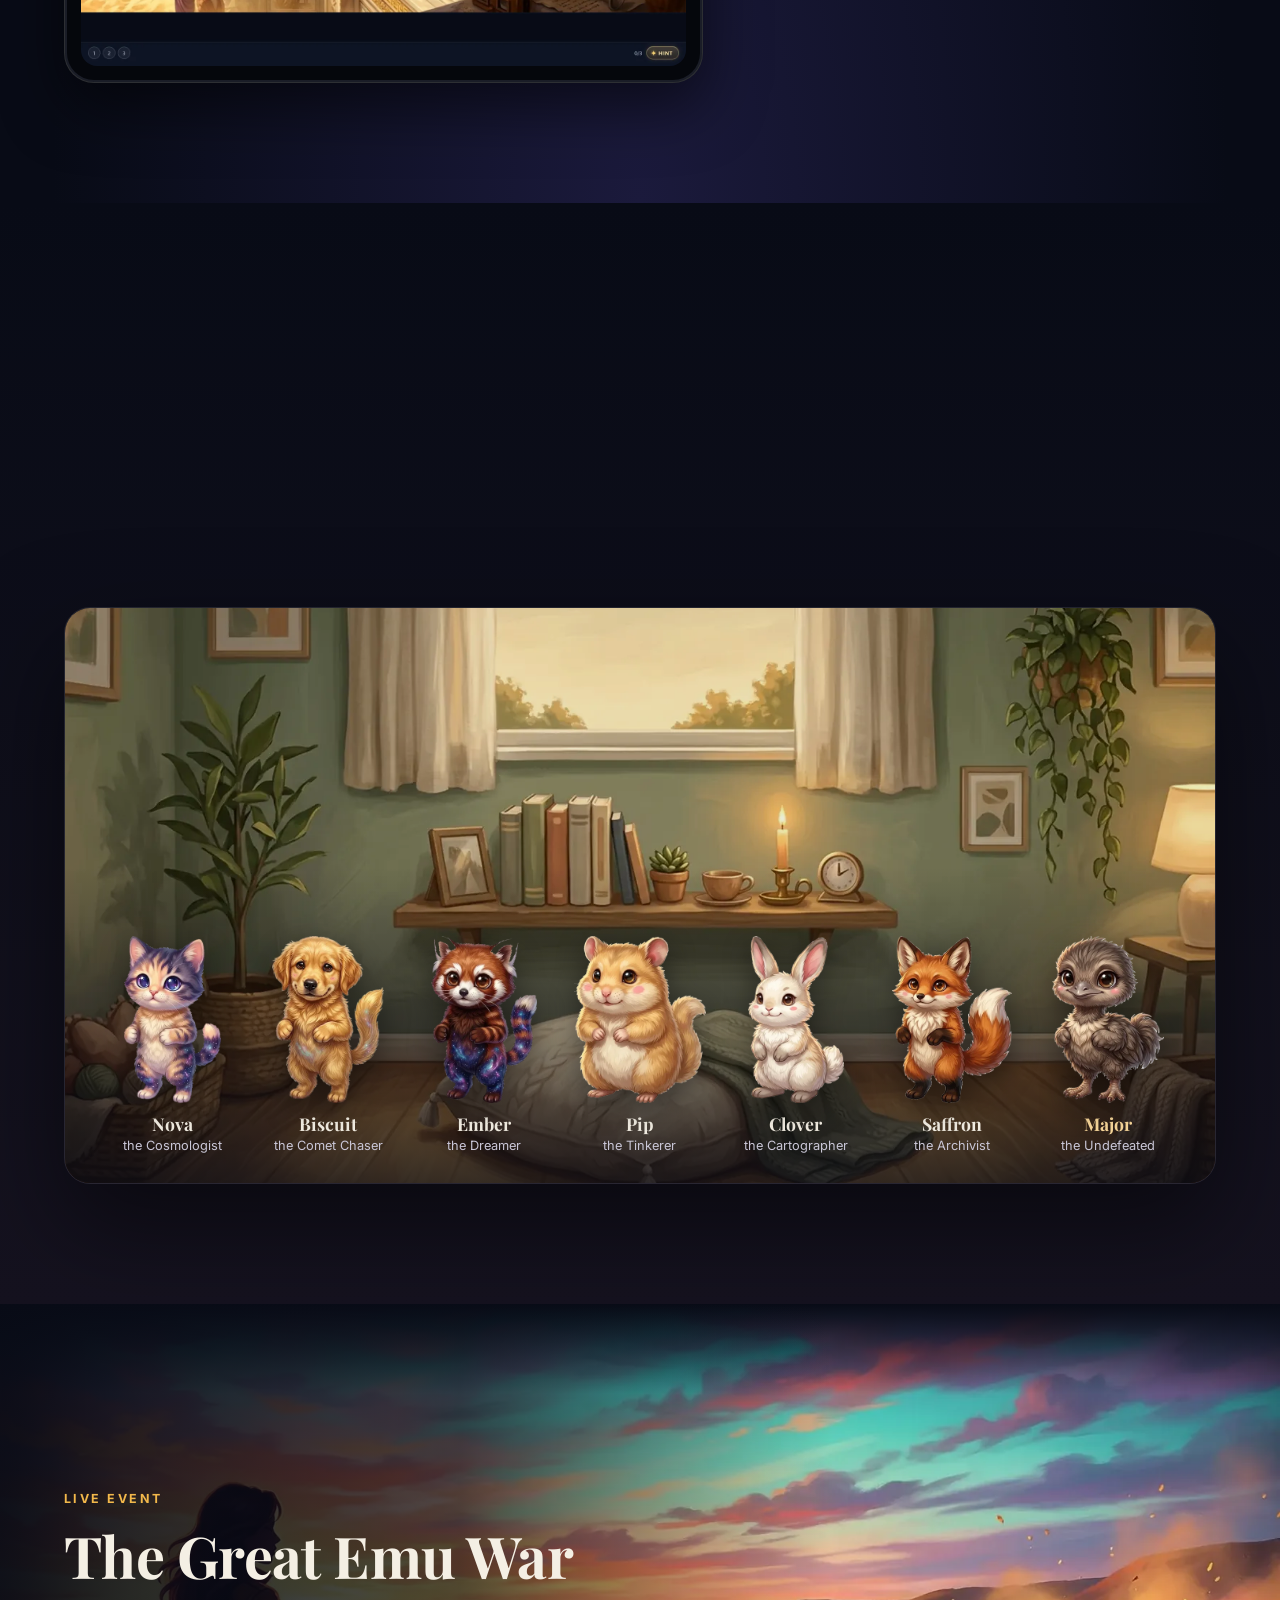
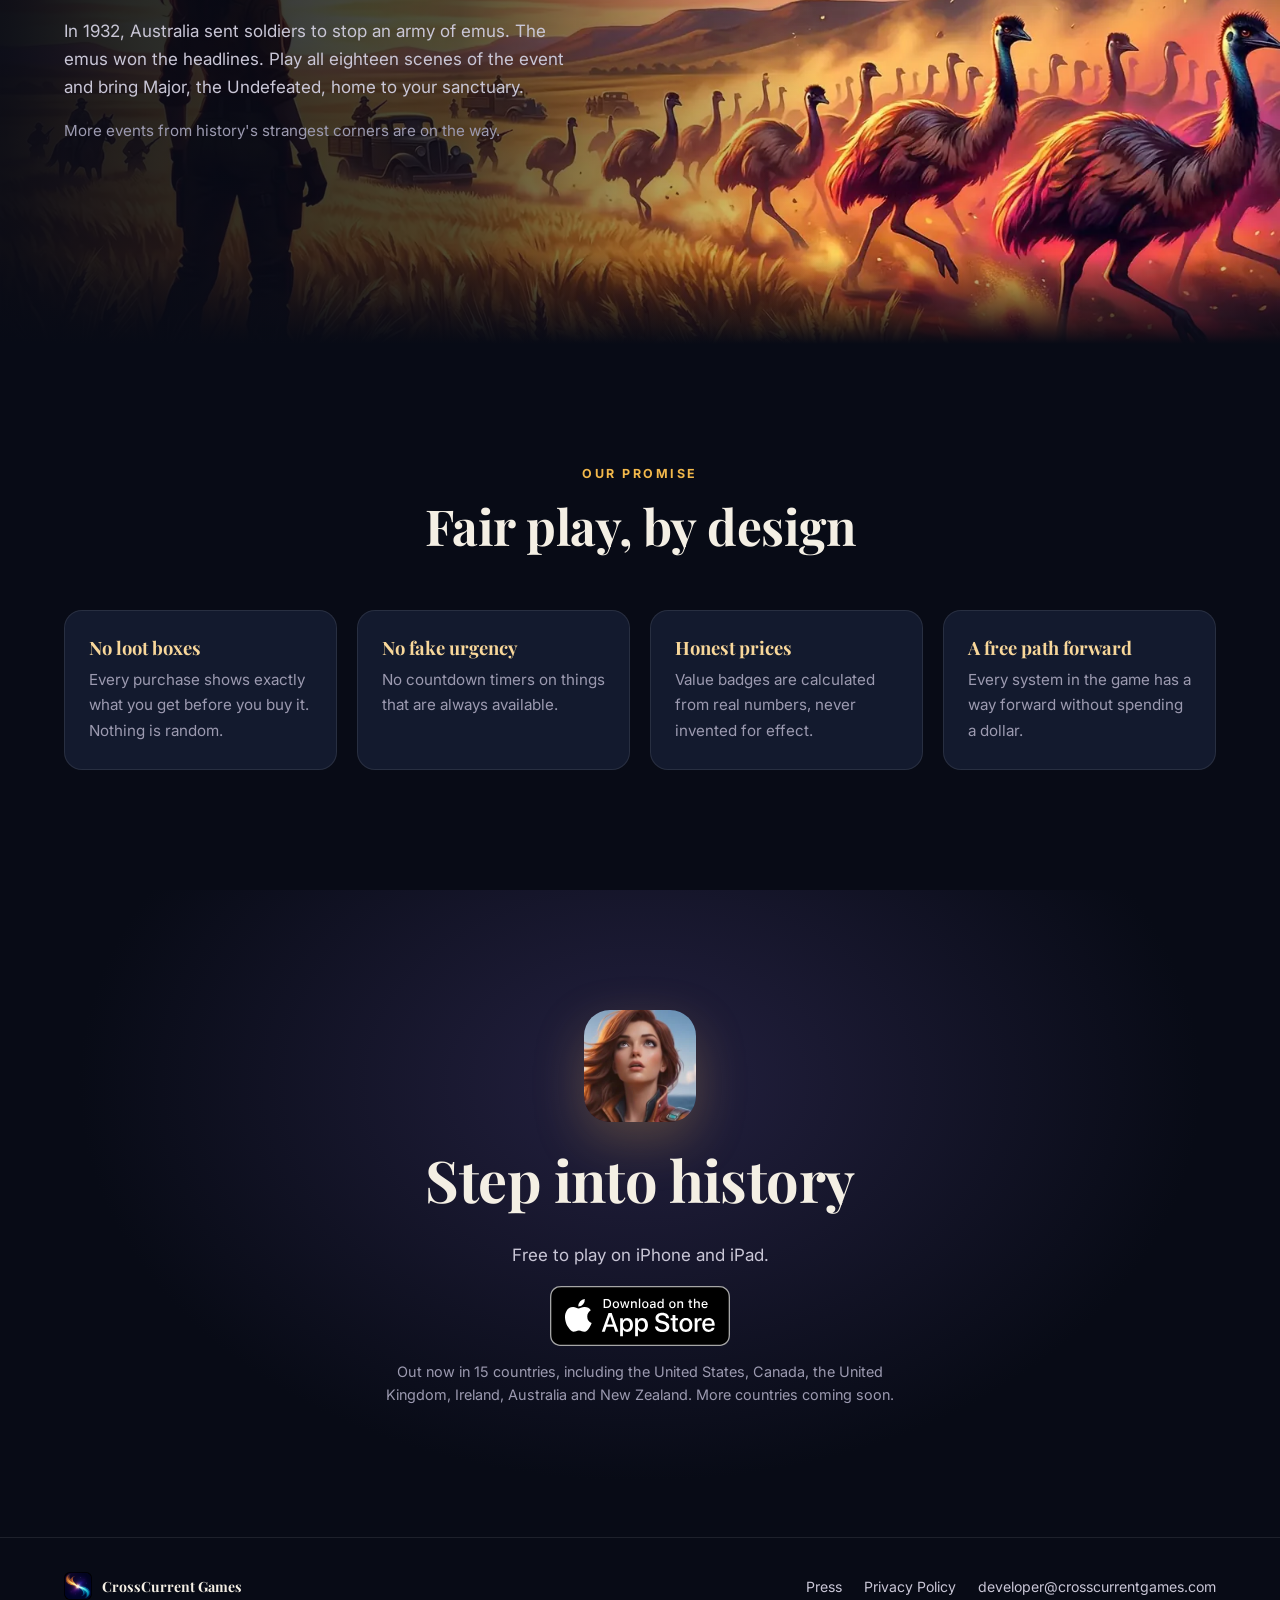
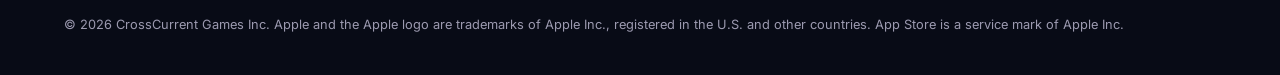
==== commit 2fd9bdfa: "Availability: 15 countries since November 20 The home page's two availability lines read "Out now in" ====
--- a/index.html
+++ b/index.html
@@ -73,7 +73,7 @@
           <a href="https://apps.apple.com/app/id6814600221" class="app-store-badge" aria-label="Download Trapped in Time on the App Store"><img src="assets/images/app-store-badge.svg" alt="Download on the App Store" width="162" height="54" /></a>
           <a href="#demo" class="btn btn-ghost">Try a scene first</a>
         </div>
-        <p class="availability-note">Out now in the United States, Canada, the United Kingdom, Ireland, Australia and New Zealand. More countries coming soon.</p>
+        <p class="availability-note">Out now in 15 countries, including the United States, Canada, the United Kingdom, Ireland, Australia and New Zealand. More countries coming soon.</p>
       </div>
       <a href="#demo" class="scroll-cue" aria-label="Scroll to the demo"><span></span></a>
     </section>
@@ -345,7 +345,7 @@
         <h2>Step into history</h2>
         <p>Free to play on iPhone and iPad.</p>
         <a href="https://apps.apple.com/app/id6814600221" class="app-store-badge" aria-label="Download Trapped in Time on the App Store"><img src="assets/images/app-store-badge.svg" alt="Download on the App Store" width="180" height="60" /></a>
-        <p class="availability-note">Out now in the United States, Canada, the United Kingdom, Ireland, Australia and New Zealand. More countries coming soon.</p>
+        <p class="availability-note">Out now in 15 countries, including the United States, Canada, the United Kingdom, Ireland, Australia and New Zealand. More countries coming soon.</p>
       </div>
     </section>
 
